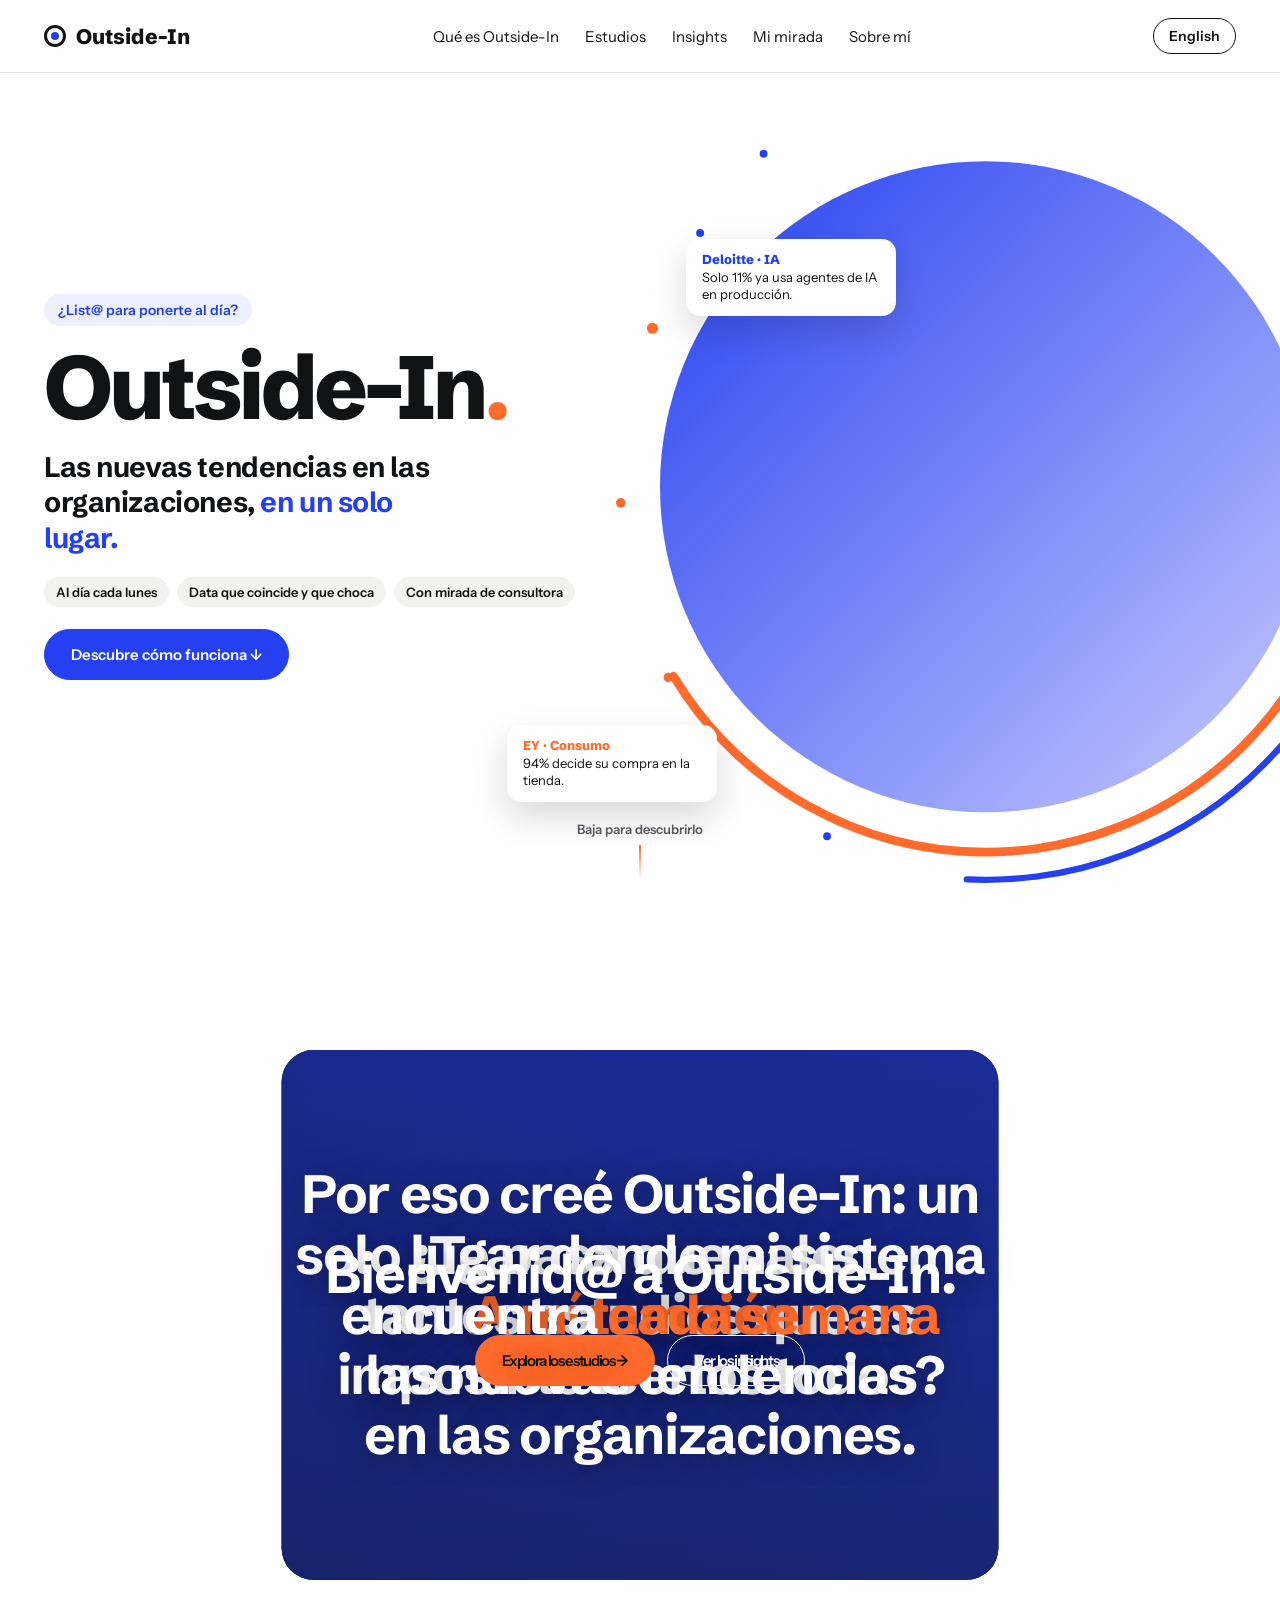
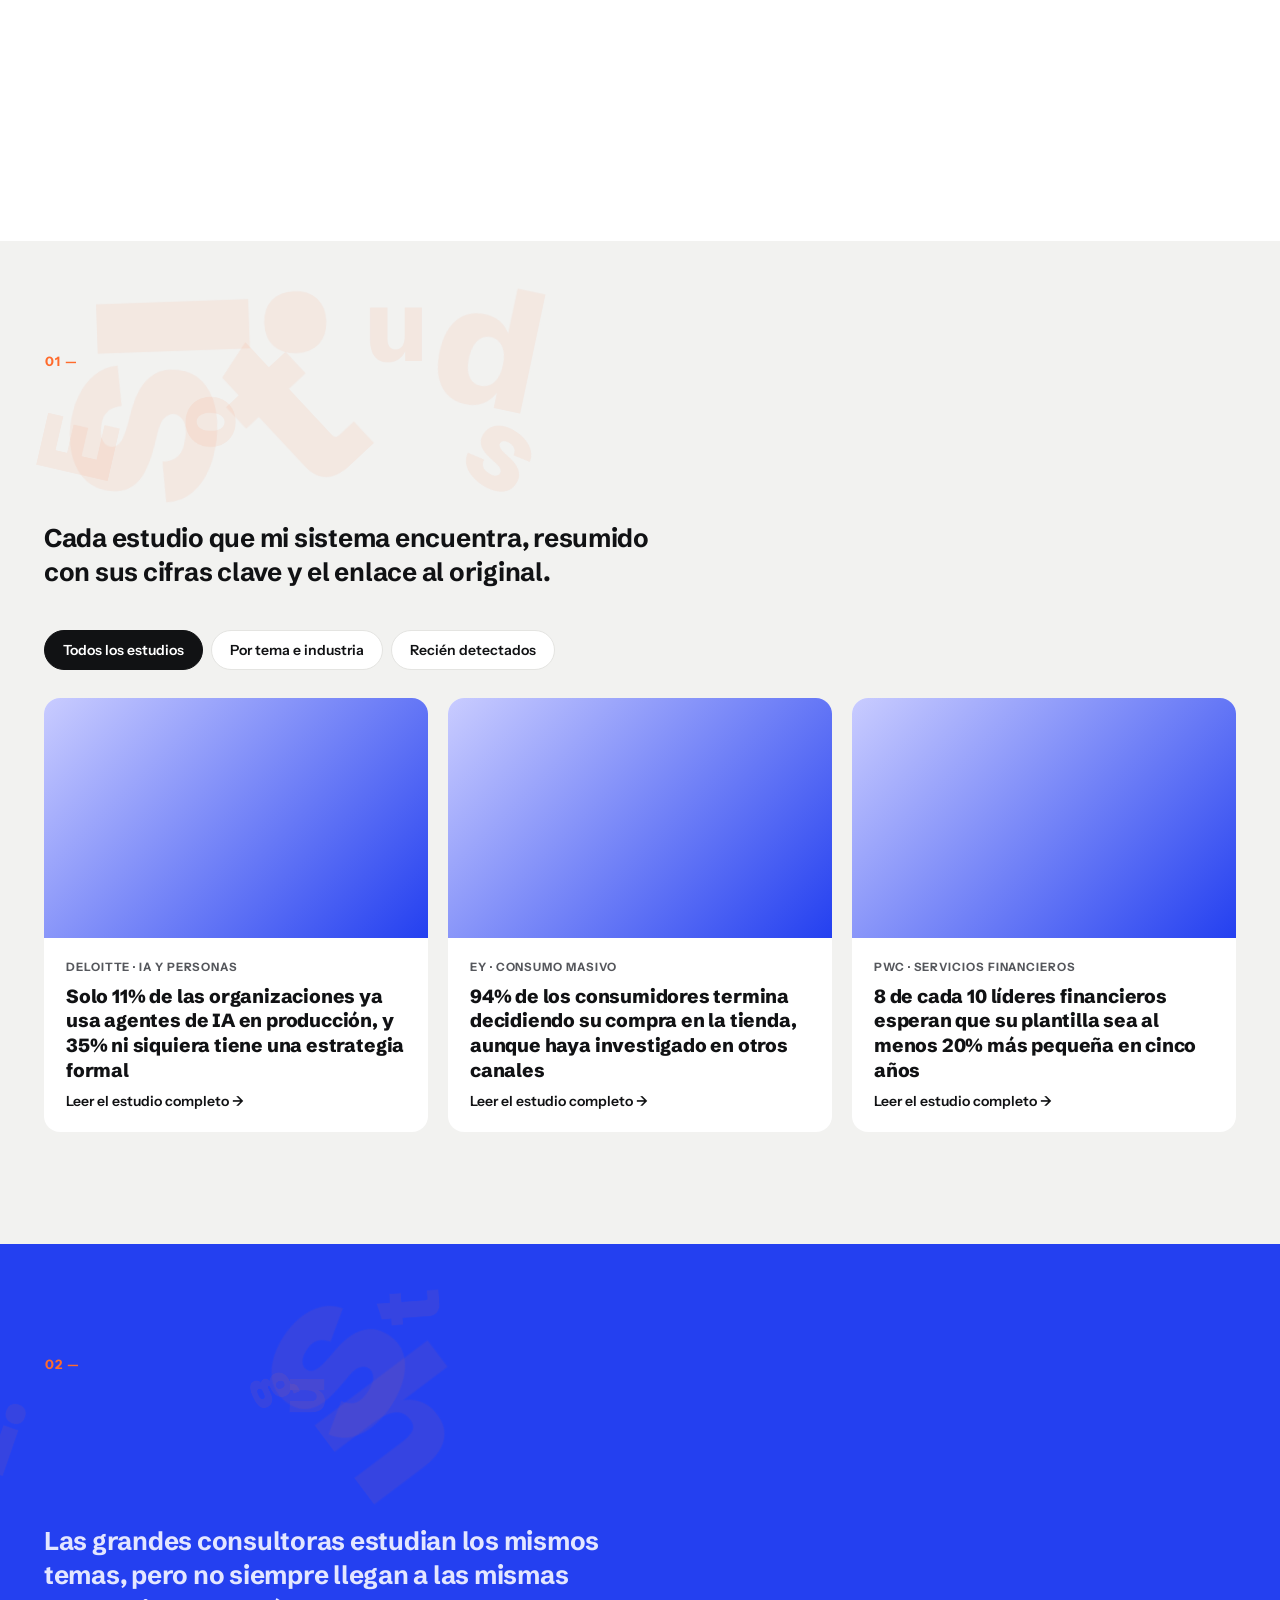
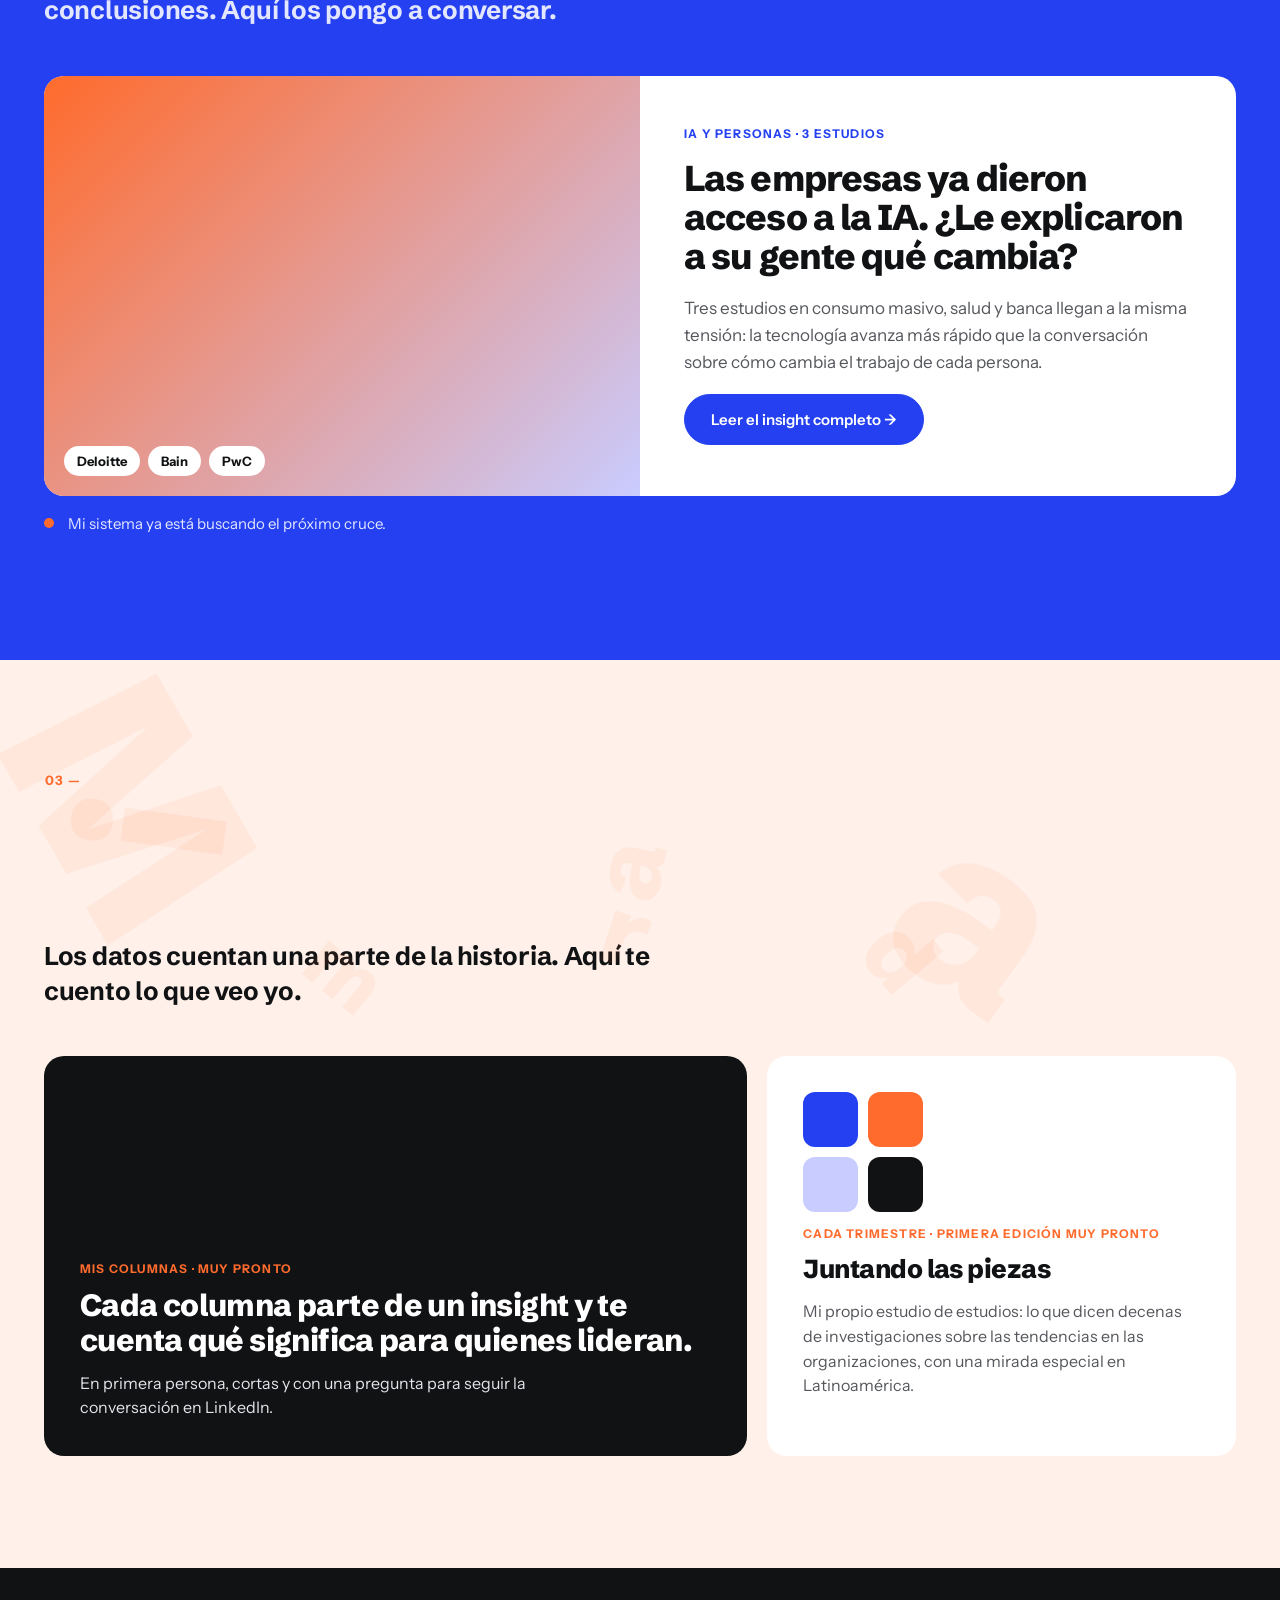
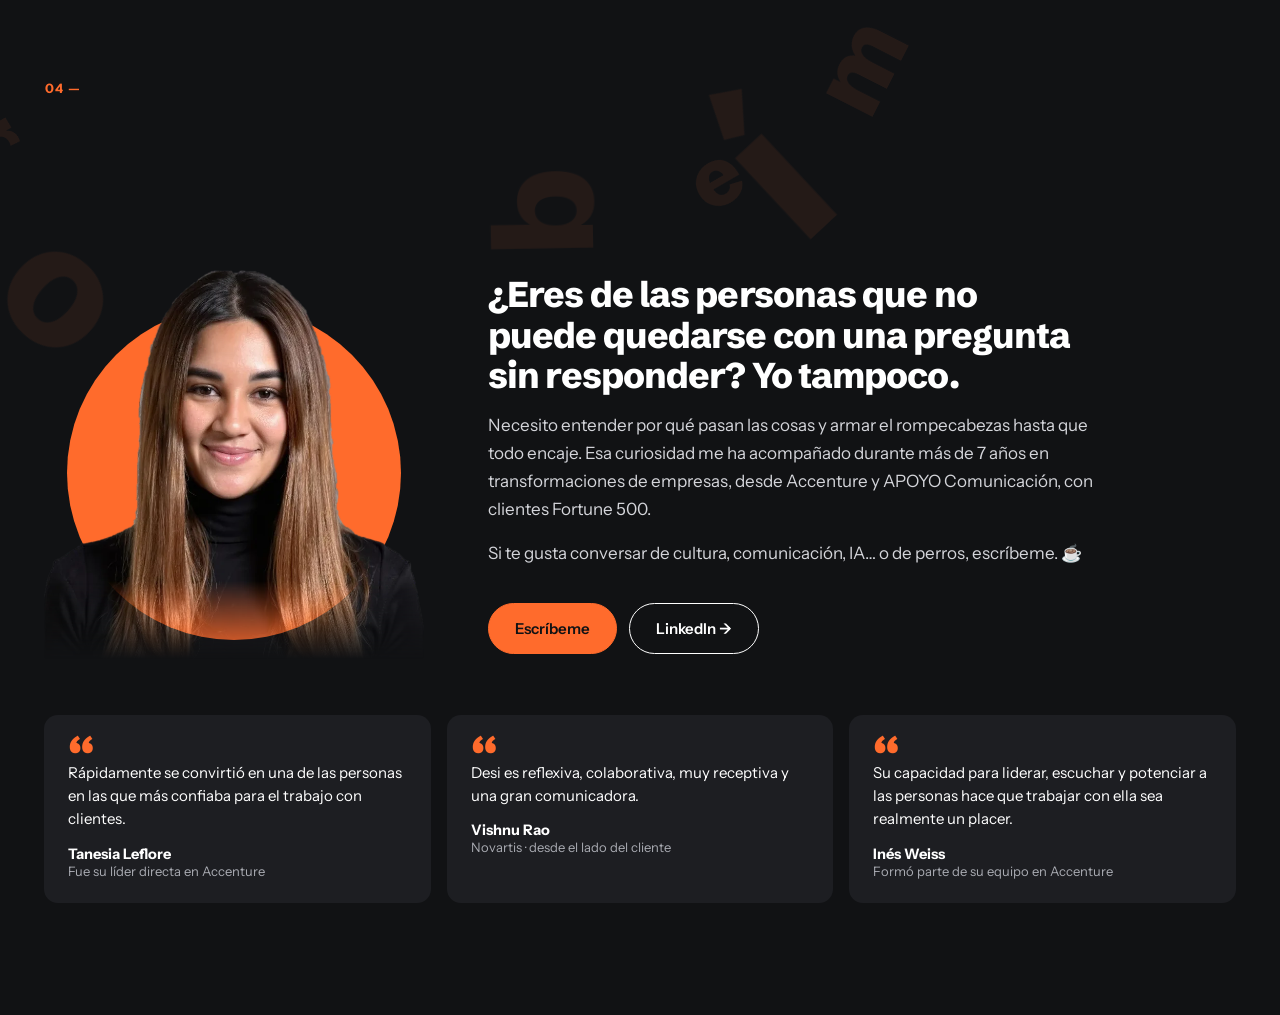
==== propuesta/index.html @ 36b150d9 "Propuesta de rediseño en /propuesta (historia que se construye al bajar) Co-Authored-By: Claude Opus" ====
<!doctype html>
<html lang="es">
<head>
<meta charset="UTF-8" />
<meta name="viewport" content="width=device-width, initial-scale=1.0" />
<meta name="robots" content="noindex, nofollow" />
<title>Propuesta · Outside-In</title>
<link rel="icon" href="../img/favicon.svg" type="image/svg+xml" />
<link rel="preconnect" href="https://fonts.googleapis.com" />
<link href="https://fonts.googleapis.com/css2?family=Schibsted+Grotesk:wght@500;700;800&family=Instrument+Sans:wght@400;500;600;700&display=swap" rel="stylesheet" />
<style>
/* Propuesta de rediseño. Bloques de color + una historia que se construye al bajar. */
:root{
  --azul:#2440F0;--negro:#111214;--naranja:#FF6B2C;--lila:#C9CCFF;--blanco:#FFFFFF;
  --alt:#F2F2F0;--borde:#E4E4E1;--gris:#55575C;--durazno:#FFF1EA;
  --t:"Schibsted Grotesk","Helvetica Neue",Arial,sans-serif;
  --x:"Instrument Sans","Helvetica Neue",Arial,sans-serif;
  color-scheme:light;
}
*{box-sizing:border-box}
html{scroll-behavior:smooth}
html,body{overflow-x:clip}
body{margin:0;background:var(--blanco);color:var(--negro);font-family:var(--x)}
img{max-width:100%;display:block}
.envoltura{max-width:1240px;margin:0 auto;padding-left:max(24px,env(safe-area-inset-left,0px));padding-right:max(24px,env(safe-area-inset-right,0px))}
.btn{display:inline-flex;align-items:center;gap:8px;padding:15px 26px;border-radius:999px;font:600 15px var(--x);border:1.5px solid currentColor;color:inherit;text-decoration:none;transition:transform .2s ease,background .2s ease}
.btn:hover{transform:translateY(-2px)}
.btn.p{background:var(--azul);border-color:var(--azul);color:var(--blanco)}
.btn.n{background:var(--naranja);border-color:var(--naranja);color:var(--negro)}

/* Encabezado */
.cab{position:sticky;top:0;z-index:50;background:rgba(255,255,255,.92);backdrop-filter:blur(10px);border-bottom:1px solid var(--borde)}
.cab .envoltura{display:flex;align-items:center;justify-content:space-between;gap:20px;height:72px}
.logo{display:flex;align-items:center;gap:10px;font:800 21px var(--t);white-space:nowrap;color:var(--negro);text-decoration:none}
.logo i{width:22px;height:22px;border:3.5px solid var(--negro);border-radius:50%;display:grid;place-items:center}
.logo i::after{content:"";width:8px;height:8px;border-radius:50%;background:var(--azul)}
.cab nav{display:flex;gap:26px;font-size:15px}
.cab nav a{color:var(--negro);text-decoration:none}
.cab nav a:hover{color:var(--azul)}
.cab .idioma{border:1.5px solid var(--negro);border-radius:999px;padding:8px 15px;font-weight:600;font-size:14px}

/* 1 · Portada: texto a la izquierda, imagen en un anillo a la derecha */
.portada{position:relative;overflow:hidden;min-height:calc(100svh - 72px);display:flex;align-items:center}
.portada .envoltura{position:relative;z-index:2;width:100%}
.portada-txt{max-width:560px;display:flex;flex-direction:column;gap:22px;padding-block:56px}
.pill{align-self:flex-start;margin:0;font:600 14px var(--x);color:var(--azul);background:#EEF0FF;padding:7px 14px;border-radius:999px}
.marca{margin:0;font:800 clamp(56px,7vw,112px)/.88 var(--t);letter-spacing:-.05em;white-space:nowrap}
.marca b{color:var(--naranja)}
.lema{margin:0;font:700 clamp(22px,2.2vw,30px)/1.25 var(--t);letter-spacing:-.015em;max-width:22ch}
.lema span{color:var(--azul)}
.sellos{list-style:none;margin:0;padding:0;display:flex;flex-wrap:wrap;gap:8px}
.sellos li{font:600 13px var(--x);padding:7px 12px;border-radius:999px;background:var(--alt)}
.anillo{position:absolute;right:-8vw;top:50%;width:min(62vw,820px);aspect-ratio:1;transform:translateY(-50%);z-index:1}
.anillo .foto{position:absolute;inset:9%;border-radius:50%;overflow:hidden;background:linear-gradient(135deg,var(--azul),var(--lila))}
.anillo .foto img{width:100%;height:100%;object-fit:cover;animation:respira 18s ease-in-out infinite alternate}
@keyframes respira{to{transform:scale(1.12)}}
.anillo svg{position:absolute;inset:0;width:100%;height:100%;overflow:visible}
.arco{fill:none;stroke-width:10;stroke-linecap:round;transform-origin:50% 50%}
.arco.a1{stroke:var(--naranja);animation:gira 26s linear infinite}
.arco.a2{stroke:var(--azul);animation:gira 34s linear infinite reverse}
.chispa{fill:var(--naranja);animation:titila 3s ease-in-out infinite}
.chispa:nth-child(even){fill:var(--azul);animation-delay:-1.5s}
@keyframes gira{to{transform:rotate(360deg)}}
@keyframes titila{50%{opacity:.2}}
.dato-flota{position:absolute;z-index:3;background:var(--blanco);border-radius:14px;padding:12px 16px;box-shadow:0 14px 34px rgba(17,18,20,.16);font-size:13px;line-height:1.35;max-width:210px;animation:flota 7s ease-in-out infinite}
.dato-flota b{display:block;font:800 13px var(--t);color:var(--azul);margin-bottom:2px}
.dato-flota.d1{left:6%;top:20%}
.dato-flota.d2{left:-2%;bottom:16%;animation-delay:-3.5s}
.dato-flota.d2 b{color:var(--naranja)}
@keyframes flota{50%{transform:translateY(-12px)}}
.bajar{position:absolute;left:50%;bottom:22px;transform:translateX(-50%);z-index:3;font:600 13px var(--x);color:var(--gris);display:flex;flex-direction:column;align-items:center;gap:8px}
.bajar::after{content:"";width:2px;height:34px;background:linear-gradient(var(--naranja),transparent);animation:baja 1.8s ease-in-out infinite}
@keyframes baja{0%{transform:scaleY(0);transform-origin:top}50%{transform:scaleY(1);transform-origin:top}51%{transform-origin:bottom}100%{transform:scaleY(0);transform-origin:bottom}}

/* 2 · La historia: una ventana que se agranda y cuenta qué es Outside-In */
.historia{position:relative;height:460vh;background:var(--blanco)}
.historia-fija{position:sticky;top:72px;height:calc(100svh - 72px);overflow:hidden}
.ventana{position:absolute;inset:0;clip-path:inset(var(--recorte,18%) var(--recorte-x,22%) round var(--radio,32px));background:var(--negro);will-change:clip-path}
.escena{position:absolute;inset:0;opacity:0;transition:opacity .9s ease}
.escena.activa{opacity:1}
.escena img{width:100%;height:100%;object-fit:cover;transform:scale(1.04);transition:transform 6s ease-out}
.escena.activa img{transform:scale(1.14)}
.escena::after{content:"";position:absolute;inset:0;background:linear-gradient(180deg,rgba(17,18,20,.25),rgba(17,18,20,.6))}
.escena .fallback{position:absolute;inset:0}
.frases{position:absolute;inset:0;display:grid;place-items:center;text-align:center;padding:0 8vw;pointer-events:none;z-index:3}
.frase{grid-area:1/1;margin:0;max-width:22ch;font:700 clamp(30px,4.2vw,62px)/1.12 var(--t);letter-spacing:-.025em;color:var(--blanco);opacity:0;transform:translateY(30px);transition:opacity .7s ease,transform .7s ease;text-wrap:balance;text-shadow:0 4px 30px rgba(0,0,0,.35)}
.frase.activa{opacity:1;transform:none}
.frase em{font-style:normal;color:var(--naranja)}
.frase .cta-final{display:flex;gap:12px;justify-content:center;margin-top:30px;pointer-events:auto;flex-wrap:wrap}
.puntos{position:absolute;bottom:28px;left:50%;transform:translateX(-50%);z-index:4;display:flex;gap:8px}
.puntos span{width:26px;height:4px;border-radius:2px;background:rgba(255,255,255,.35);transition:background .4s ease}
.puntos span.on{background:var(--naranja)}

/* Títulos de sección: la palabra gigante que se arma al bajar */
.sec{padding-block:112px;scroll-margin-top:72px}
.sec{overflow-x:clip}
.palabra{margin:0;font:800 clamp(64px,11vw,168px)/.85 var(--t);letter-spacing:-.05em;white-space:nowrap;color:var(--naranja);transition:color .6s ease}
.palabra::before{content:attr(data-numero) " —";display:block;font:700 max(13px,.075em) var(--x);letter-spacing:.12em;margin:0 0 .45em .06em;color:currentColor}
.palabra.armada{color:var(--final)}
.palabra .l{display:inline-block;will-change:transform,opacity}
.palabra.armada .l{transform:none!important;opacity:1!important}
.sub{margin:26px 0 0;font:700 clamp(20px,2vw,26px)/1.35 var(--t);letter-spacing:-.01em;max-width:40ch}

/* 3 · Estudios (gris) */
.estudios{background:var(--alt);--final:var(--azul)}
.pestanas{display:flex;gap:8px;flex-wrap:wrap;margin:40px 0 28px}
.pestanas span{font:600 14px var(--x);padding:10px 18px;border-radius:999px;border:1.5px solid var(--borde);background:var(--blanco)}
.pestanas span.on{background:var(--negro);color:var(--blanco);border-color:var(--negro)}
.tarjetas{display:grid;grid-template-columns:repeat(3,minmax(0,1fr));gap:20px}
.tarjeta{background:var(--blanco);border-radius:16px;overflow:hidden;display:flex;flex-direction:column;color:var(--negro);text-decoration:none;transition:transform .25s ease,box-shadow .25s ease}
.tarjeta:hover{transform:translateY(-4px);box-shadow:0 18px 40px rgba(17,18,20,.1)}
.tarjeta .img{aspect-ratio:16/10;overflow:hidden;background:linear-gradient(135deg,var(--lila),var(--azul))}
.tarjeta .img img{width:100%;height:100%;object-fit:cover;transition:transform .6s ease}
.tarjeta:hover .img img{transform:scale(1.06)}
.tarjeta .cuerpo{padding:22px;display:flex;flex-direction:column;gap:10px;flex:1}
.tarjeta small{font:700 11.5px var(--x);letter-spacing:.08em;text-transform:uppercase;color:var(--gris)}
.tarjeta h3{margin:0;font:800 19px/1.3 var(--t);letter-spacing:-.01em}
.tarjeta .ir{margin-top:auto;font-weight:600;font-size:14px}

/* 4 · Insights (azul) */
.insights{background:var(--azul);color:var(--blanco);--final:var(--blanco)}
.insights .sub{color:#E3E6FF}
.destacado{margin-top:48px;display:grid;grid-template-columns:minmax(0,1fr) minmax(0,1fr);border-radius:20px;overflow:hidden;background:var(--blanco);color:var(--negro)}
.destacado .img{position:relative;min-height:420px;background:linear-gradient(135deg,var(--naranja),var(--lila))}
.destacado .img img{position:absolute;inset:0;width:100%;height:100%;object-fit:cover}
.destacado .fuentes{position:absolute;left:20px;bottom:20px;display:flex;gap:8px;flex-wrap:wrap}
.destacado .fuentes span{background:var(--blanco);border-radius:999px;padding:7px 13px;font:700 13px var(--x)}
.destacado .txt{padding:44px;display:flex;flex-direction:column;gap:18px;justify-content:center}
.destacado small{font:700 12px var(--x);letter-spacing:.1em;text-transform:uppercase;color:var(--azul)}
.destacado h3{margin:0;font:800 clamp(26px,2.8vw,38px)/1.1 var(--t);letter-spacing:-.025em;text-wrap:balance}
.destacado p{margin:0;font-size:17px;line-height:1.6;color:var(--gris)}
.destacado .btn{align-self:flex-start}
.proximo{margin-top:18px;display:flex;align-items:center;gap:14px;font-size:15px;color:#E3E6FF}
.proximo::before{content:"";width:10px;height:10px;border-radius:50%;background:var(--naranja);animation:titila 1.6s ease-in-out infinite}

/* 5 · Mi mirada (durazno) */
.mi{background:var(--durazno);--final:var(--negro)}
.mirada{margin-top:48px;display:grid;grid-template-columns:minmax(0,1.2fr) minmax(0,.8fr);gap:20px}
.columna{position:relative;border-radius:20px;overflow:hidden;min-height:400px;background:var(--negro);color:var(--blanco);display:flex;align-items:flex-end}
.columna img{position:absolute;inset:0;width:100%;height:100%;object-fit:cover;opacity:.55}
.columna .txt{position:relative;padding:36px;display:flex;flex-direction:column;gap:12px}
.columna small{font:700 12px var(--x);letter-spacing:.1em;text-transform:uppercase;color:var(--naranja)}
.columna h3{margin:0;font:800 clamp(24px,2.4vw,32px)/1.15 var(--t);letter-spacing:-.02em}
.columna p{margin:0;font-size:16px;line-height:1.55;color:#E4E5EA;max-width:44ch}
.piezas-caja{border-radius:20px;background:var(--blanco);padding:36px;display:flex;flex-direction:column;gap:14px}
.piezas{display:grid;grid-template-columns:1fr 1fr;gap:10px;width:120px;height:120px}
.piezas span{border-radius:12px;animation:pieza 6s ease-in-out infinite}
.piezas span:nth-child(1){background:var(--azul)}.piezas span:nth-child(2){background:var(--naranja);animation-delay:-1.5s}.piezas span:nth-child(3){background:var(--lila);animation-delay:-3s}.piezas span:nth-child(4){background:var(--negro);animation-delay:-4.5s}
@keyframes pieza{50%{transform:translate(5px,-5px) rotate(4deg)}}
.piezas-caja small{font:700 12px var(--x);letter-spacing:.1em;text-transform:uppercase;color:var(--naranja)}
.piezas-caja h3{margin:0;font:800 26px/1.15 var(--t);letter-spacing:-.02em}
.piezas-caja p{margin:0;font-size:16px;line-height:1.55;color:var(--gris)}

/* 6 · Sobre mí (negro) */
.yo{background:var(--negro);color:var(--blanco);--final:var(--lila)}
.yo-grid{margin-top:48px;display:grid;grid-template-columns:minmax(0,380px) minmax(0,1fr);gap:64px;align-items:center}
.yo-foto{position:relative;display:grid;place-items:center}
.yo-foto .c{position:absolute;width:88%;aspect-ratio:1;border-radius:50%;background:var(--naranja);top:36px}
.yo-foto img{position:relative;width:100%;-webkit-mask-image:linear-gradient(#000 80%,transparent);mask-image:linear-gradient(#000 80%,transparent)}
.yo h3{margin:0;font:800 clamp(26px,2.8vw,40px)/1.12 var(--t);letter-spacing:-.025em;text-wrap:balance}
.yo p{margin:16px 0 0;font-size:17px;line-height:1.65;color:#D4D5DA;max-width:58ch}
.recos{margin-top:56px;display:grid;grid-template-columns:repeat(3,minmax(0,1fr));gap:16px}
.reco{margin:0;background:#1D1E22;border-radius:14px;padding:24px;display:flex;flex-direction:column;gap:14px}
.reco blockquote{margin:0;font-size:15px;line-height:1.55}
.reco blockquote::before{content:"“";display:block;font:800 48px/.6 var(--t);color:var(--naranja);height:22px}
.reco figcaption{font-size:13px;color:#A9ABB2}
.reco figcaption b{display:block;color:var(--blanco);font-size:14.5px}
.yo-ctas{margin-top:36px;display:flex;gap:12px;flex-wrap:wrap}

/* Entradas suaves */
.entra{opacity:0;transform:translateY(34px);transition:opacity .8s ease,transform .8s cubic-bezier(.2,.7,.2,1)}
.entra.visible{opacity:1;transform:none}

@media (max-width:900px){
  .cab nav{display:none}
  .portada{min-height:auto}
  .portada-txt{padding-block:40px 380px}
  .anillo{width:120vw;right:-30vw;top:auto;bottom:-18vw;transform:none}
  .dato-flota{display:none}
  .bajar{display:none}
  .historia{height:420vh}
  .ventana{--recorte-x:6%}
  .tarjetas,.destacado,.mirada,.yo-grid,.recos{grid-template-columns:1fr}
  .destacado .img{min-height:240px}
  .destacado .txt{padding:28px}
  .palabra{font-size:clamp(52px,16vw,96px)}
  .sec{padding-block:80px}
  .yo-foto{max-width:300px;margin:0 auto}
}
@media (prefers-reduced-motion:reduce){
  *{animation:none!important;transition:none!important}
  .entra{opacity:1;transform:none}
}
</style>
</head>
<body>

<header class="cab">
  <div class="envoltura">
    <a class="logo" href="#inicio"><i></i>Outside-In</a>
    <nav><a href="#inicio">Qué es Outside-In</a><a href="#estudios">Estudios</a><a href="#insights">Insights</a><a href="#mirada">Mi mirada</a><a href="#yo">Sobre mí</a></nav>
    <span class="idioma">English</span>
  </div>
</header>

<main>
  <!-- 1 · QUÉ ES OUTSIDE-IN: portada -->
  <section class="portada" id="inicio">
    <div class="envoltura">
      <div class="portada-txt">
        <p class="pill">¿List@ para ponerte al día?</p>
        <h1 class="marca">Outside-In<b>.</b></h1>
        <p class="lema">Las nuevas tendencias en las organizaciones, <span>en un solo lugar.</span></p>
        <ul class="sellos"><li>Al día cada lunes</li><li>Data que coincide y que choca</li><li>Con mirada de consultora</li></ul>
        <div><a class="btn p" href="#historia">Descubre cómo funciona ↓</a></div>
      </div>
    </div>
    <div class="anillo" aria-hidden="true">
      <div class="foto"><img src="https://images.unsplash.com/photo-1758691737543-09a1b2b715fa?auto=format&fit=crop&w=1400&q=70" alt="" /></div>
      <svg viewBox="0 0 100 100">
        <circle class="arco a1" cx="50" cy="50" r="46" stroke-dasharray="120 170" pathLength="290" style="stroke-width:1.1"></circle>
        <circle class="arco a2" cx="50" cy="50" r="49.5" stroke-dasharray="80 230" pathLength="310" style="stroke-width:.8"></circle>
        <g><circle class="chispa" cx="8" cy="30" r=".7"></circle><circle class="chispa" cx="14" cy="18" r=".5"></circle><circle class="chispa" cx="4" cy="52" r=".6"></circle><circle class="chispa" cx="22" cy="8" r=".5"></circle><circle class="chispa" cx="10" cy="74" r=".6"></circle><circle class="chispa" cx="30" cy="94" r=".5"></circle></g>
      </svg>
    </div>
    <div class="dato-flota d1" aria-hidden="true" style="left:auto;right:30%"><b>Deloitte · IA</b>Solo 11% ya usa agentes de IA en producción.</div>
    <div class="dato-flota d2" aria-hidden="true" style="left:auto;right:44%;bottom:12%"><b>EY · Consumo</b>94% decide su compra en la tienda.</div>
    <span class="bajar">Baja para descubrirlo</span>
  </section>

  <!-- La historia que se construye al bajar (es la bajada de la portada, contada en escenas) -->
  <section class="historia" id="historia" aria-label="Qué es Outside-In">
    <div class="historia-fija">
      <div class="ventana" id="ventana">
        <div class="escena activa"><div class="fallback" style="background:linear-gradient(135deg,#1b2fb8,#2440F0)"></div><img src="https://images.unsplash.com/photo-1486406146926-c627a92ad1ab?auto=format&fit=crop&w=2000&q=70" alt="" /></div>
        <div class="escena"><div class="fallback" style="background:linear-gradient(135deg,#2440F0,#C9CCFF)"></div><img src="https://images.unsplash.com/photo-1517048676732-d65bc937f952?auto=format&fit=crop&w=2000&q=70" alt="" /></div>
        <div class="escena"><div class="fallback" style="background:linear-gradient(135deg,#111214,#2440F0)"></div><img src="https://images.unsplash.com/photo-1542744173-8e7e53415bb0?auto=format&fit=crop&w=2000&q=70" alt="" /></div>
        <div class="escena"><div class="fallback" style="background:linear-gradient(135deg,#FF6B2C,#2440F0)"></div><img src="https://images.unsplash.com/photo-1758518731706-be5d5230e5a5?auto=format&fit=crop&w=2000&q=70" alt="" /></div>
        <div class="escena"><div class="fallback" style="background:linear-gradient(135deg,#2440F0,#111214)"></div><img src="https://images.unsplash.com/photo-1573164574572-cb89e39749b4?auto=format&fit=crop&w=2000&q=70" alt="" /></div>
      </div>
      <div class="frases">
        <p class="frase activa">¿Te pasa que salen tantos estudios que es imposible leerlos todos?</p>
        <p class="frase"><em>A mí también.</em></p>
        <p class="frase">Por eso creé Outside-In: un solo lugar donde mi sistema encuentra <em>cada semana</em> las nuevas tendencias en las organizaciones.</p>
        <p class="frase">Y donde yo cruzo la data para contarte dónde coinciden, dónde se contradicen <em>y qué significa para ti.</em></p>
        <div class="frase">Bienvenid@ a Outside-In.<div class="cta-final"><a class="btn n" href="#estudios">Explora los estudios →</a><a class="btn" style="color:#fff" href="#insights">Ver los insights</a></div></div>
      </div>
      <div class="puntos" aria-hidden="true"><span class="on"></span><span></span><span></span><span></span><span></span></div>
    </div>
  </section>

  <!-- 2 · ESTUDIOS -->
  <section class="sec estudios" id="estudios">
    <div class="envoltura">
      <h2 class="palabra" data-numero="01">Estudios</h2>
      <p class="sub">Cada estudio que mi sistema encuentra, resumido con sus cifras clave y el enlace al original.</p>
      <div class="pestanas"><span class="on">Todos los estudios</span><span>Por tema e industria</span><span>Recién detectados</span></div>
      <div class="tarjetas">
        <a class="tarjeta entra" href="../hallazgo.html?id=h-2026-10-deloitte-agentic"><div class="img"><img loading="lazy" src="https://images.unsplash.com/photo-1694903089438-bf28d4697d9a?auto=format&fit=crop&w=900&q=70" alt="" /></div><div class="cuerpo"><small>Deloitte · IA y personas</small><h3>Solo 11% de las organizaciones ya usa agentes de IA en producción, y 35% ni siquiera tiene una estrategia formal</h3><span class="ir">Leer el estudio completo →</span></div></a>
        <a class="tarjeta entra" href="../hallazgo.html?id=h-2026-10-ey-tiendas"><div class="img"><img loading="lazy" src="https://images.unsplash.com/photo-1670684684445-a4504dca0bbc?auto=format&fit=crop&w=900&q=70" alt="" /></div><div class="cuerpo"><small>EY · Consumo masivo</small><h3>94% de los consumidores termina decidiendo su compra en la tienda, aunque haya investigado en otros canales</h3><span class="ir">Leer el estudio completo →</span></div></a>
        <a class="tarjeta entra" href="../hallazgo.html?id=h-2026-10-pwc-fs-ia"><div class="img"><img loading="lazy" src="https://images.unsplash.com/photo-1563013544-824ae1b704d3?auto=format&fit=crop&w=900&q=70" alt="" /></div><div class="cuerpo"><small>PwC · Servicios financieros</small><h3>8 de cada 10 líderes financieros esperan que su plantilla sea al menos 20% más pequeña en cinco años</h3><span class="ir">Leer el estudio completo →</span></div></a>
      </div>
    </div>
  </section>

  <!-- 3 · INSIGHTS -->
  <section class="sec insights" id="insights">
    <div class="envoltura">
      <h2 class="palabra" data-numero="02">Insights</h2>
      <p class="sub">Las grandes consultoras estudian los mismos temas, pero no siempre llegan a las mismas conclusiones. Aquí los pongo a conversar.</p>
      <a class="destacado entra" href="../insight.html?id=i-2026-10-ia-roles" style="text-decoration:none">
        <div class="img"><img loading="lazy" src="https://images.unsplash.com/photo-1758519289074-9de36003622b?auto=format&fit=crop&w=1200&q=70" alt="" /><div class="fuentes"><span>Deloitte</span><span>Bain</span><span>PwC</span></div></div>
        <div class="txt">
          <small>IA y personas · 3 estudios</small>
          <h3>Las empresas ya dieron acceso a la IA. ¿Le explicaron a su gente qué cambia?</h3>
          <p>Tres estudios en consumo masivo, salud y banca llegan a la misma tensión: la tecnología avanza más rápido que la conversación sobre cómo cambia el trabajo de cada persona.</p>
          <span class="btn p">Leer el insight completo →</span>
        </div>
      </a>
      <p class="proximo">Mi sistema ya está buscando el próximo cruce.</p>
    </div>
  </section>

  <!-- 4 · MI MIRADA -->
  <section class="sec mi" id="mirada">
    <div class="envoltura">
      <h2 class="palabra" data-numero="03">Mi mirada</h2>
      <p class="sub">Los datos cuentan una parte de la historia. Aquí te cuento lo que veo yo.</p>
      <div class="mirada">
        <article class="columna entra">
          <img loading="lazy" src="https://images.unsplash.com/photo-1606836591695-4d58a73eba1e?auto=format&fit=crop&w=1200&q=70" alt="" />
          <div class="txt">
            <small>Mis columnas · Muy pronto</small>
            <h3>Cada columna parte de un insight y te cuenta qué significa para quienes lideran.</h3>
            <p>En primera persona, cortas y con una pregunta para seguir la conversación en LinkedIn.</p>
          </div>
        </article>
        <article class="piezas-caja entra">
          <div class="piezas" aria-hidden="true"><span></span><span></span><span></span><span></span></div>
          <small>Cada trimestre · Primera edición muy pronto</small>
          <h3>Juntando las piezas</h3>
          <p>Mi propio estudio de estudios: lo que dicen decenas de investigaciones sobre las tendencias en las organizaciones, con una mirada especial en Latinoamérica.</p>
        </article>
      </div>
    </div>
  </section>

  <!-- 5 · SOBRE MÍ -->
  <section class="sec yo" id="yo">
    <div class="envoltura">
      <h2 class="palabra" data-numero="04">Sobre mí</h2>
      <div class="yo-grid">
        <div class="yo-foto entra"><div class="c"></div><img src="../img/desiree-recorte.webp" alt="Desirée Solano" /></div>
        <div class="entra">
          <h3>¿Eres de las personas que no puede quedarse con una pregunta sin responder? Yo tampoco.</h3>
          <p>Necesito entender por qué pasan las cosas y armar el rompecabezas hasta que todo encaje. Esa curiosidad me ha acompañado durante más de 7 años en transformaciones de empresas, desde Accenture y APOYO Comunicación, con clientes Fortune 500.</p>
          <p>Si te gusta conversar de cultura, comunicación, IA… o de perros, escríbeme. ☕</p>
          <div class="yo-ctas"><a class="btn n" href="mailto:desireesolanochang27@gmail.com">Escríbeme</a><a class="btn" href="https://www.linkedin.com/in/desiree-solano-baba59131/" target="_blank" rel="noopener">LinkedIn →</a></div>
        </div>
      </div>
      <div class="recos">
        <figure class="reco entra"><blockquote>Rápidamente se convirtió en una de las personas en las que más confiaba para el trabajo con clientes.</blockquote><figcaption><b>Tanesia Leflore</b>Fue su líder directa en Accenture</figcaption></figure>
        <figure class="reco entra"><blockquote>Desi es reflexiva, colaborativa, muy receptiva y una gran comunicadora.</blockquote><figcaption><b>Vishnu Rao</b>Novartis · desde el lado del cliente</figcaption></figure>
        <figure class="reco entra"><blockquote>Su capacidad para liderar, escuchar y potenciar a las personas hace que trabajar con ella sea realmente un placer.</blockquote><figcaption><b>Inés Weiss</b>Formó parte de su equipo en Accenture</figcaption></figure>
      </div>
    </div>
  </section>
</main>

<script>
(function(){
  const reducido = window.matchMedia && matchMedia('(prefers-reduced-motion: reduce)').matches;
  // Imágenes que no cargan: se queda el degradado de marca detrás.
  document.querySelectorAll('img').forEach(i=>i.addEventListener('error',()=>{i.style.visibility='hidden';}));

  // La historia: la ventana se agranda hasta ocupar toda la pantalla y las escenas cambian.
  const historia=document.getElementById('historia');
  const ventana=document.getElementById('ventana');
  const escenas=[...document.querySelectorAll('.escena')];
  const frases=[...document.querySelectorAll('.frase')];
  const puntos=[...document.querySelectorAll('.puntos span')];
  function historiaAvance(){
    const r=historia.getBoundingClientRect();
    const total=historia.offsetHeight-innerHeight;
    const p=Math.min(1,Math.max(0,-r.top/total));
    const abre=reducido?1:Math.min(1,p/0.16);
    const movil=innerWidth<900;
    ventana.style.setProperty('--recorte',`${(18*(1-abre)).toFixed(2)}%`);
    ventana.style.setProperty('--recorte-x',`${((movil?6:22)*(1-abre)).toFixed(2)}%`);
    ventana.style.setProperty('--radio',`${(32*(1-abre)).toFixed(1)}px`);
    const n=Math.min(frases.length-1,Math.floor(Math.max(0,p-0.04)/(0.96/frases.length)));
    frases.forEach((f,i)=>f.classList.toggle('activa',i===n));
    escenas.forEach((e,i)=>e.classList.toggle('activa',i===n));
    puntos.forEach((d,i)=>d.classList.toggle('on',i<=n));
  }

  // Palabras gigantes: se arman letra por letra al llegar a cada sección.
  const palabras=[...document.querySelectorAll('.palabra')];
  palabras.forEach((el,n)=>{
    const texto=el.textContent; el.textContent='';
    let s=7+n*13; const az=()=>{s=(s*9301+49297)%233280;return s/233280;};
    [...texto].forEach((c,i)=>{const l=document.createElement('span');l.className='l';l.textContent=c===' '?' ':c;
      Object.assign(l.dataset,{i,dx:Math.round((az()-.5)*700),dy:Math.round((az()-.5)*260),r:Math.round((az()-.5)*200),e:(.3+az()*1.8).toFixed(2)});el.appendChild(l);});
    el.dataset.total=texto.length;
  });
  function palabrasAvance(){
    palabras.forEach(el=>{
      if(reducido){el.classList.add('armada');return;}
      const r=el.getBoundingClientRect();
      const p=Math.min(1,Math.max(0,(innerHeight-r.top)/(innerHeight*.7)));
      el.classList.toggle('armada',p>=1);
      const t=+el.dataset.total||1;
      el.querySelectorAll('.l').forEach(l=>{
        const loc=Math.min(1,Math.max(0,(p-(+l.dataset.i/t)*.35)/.6));const su=1-Math.pow(1-loc,3);const f=1-su;
        l.style.transform=`translate(${(l.dataset.dx*f).toFixed(1)}px,${(l.dataset.dy*f).toFixed(1)}px) rotate(${(l.dataset.r*f).toFixed(1)}deg) scale(${(1+(l.dataset.e-1)*f).toFixed(3)})`;
        l.style.opacity=(0.08+0.92*su).toFixed(2);
      });
    });
  }

  // Tarjetas que entran suave
  const io='IntersectionObserver' in window?new IntersectionObserver(es=>es.forEach(e=>{if(e.isIntersecting){e.target.classList.add('visible');io.unobserve(e.target);}}),{threshold:.15}):null;
  document.querySelectorAll('.entra').forEach((el,i)=>{el.style.transitionDelay=`${(i%3)*90}ms`;io?io.observe(el):el.classList.add('visible');});

  let tick=false;
  function todo(){historiaAvance();palabrasAvance();tick=false;}
  addEventListener('scroll',()=>{if(!tick){tick=true;requestAnimationFrame(todo);}},{passive:true});
  addEventListener('resize',todo);
  todo();
})();
</script>
</body>
</html>
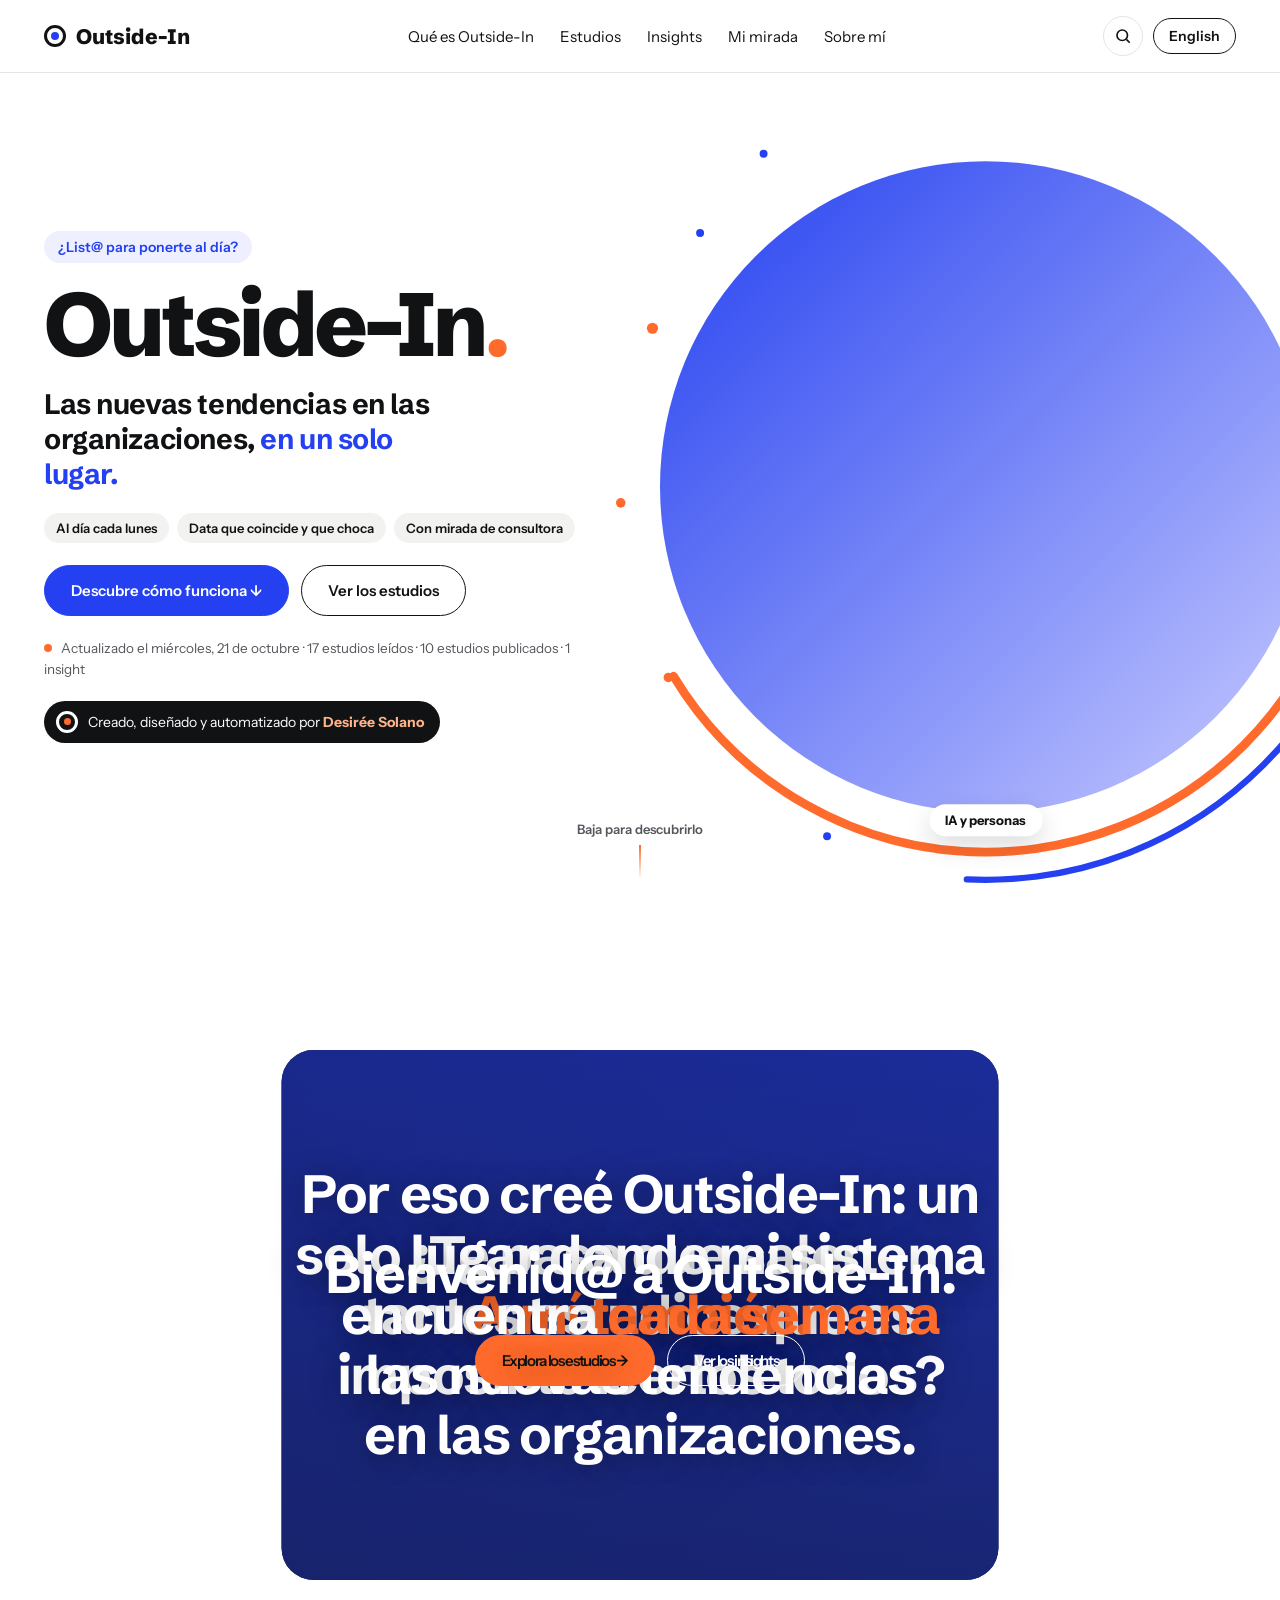
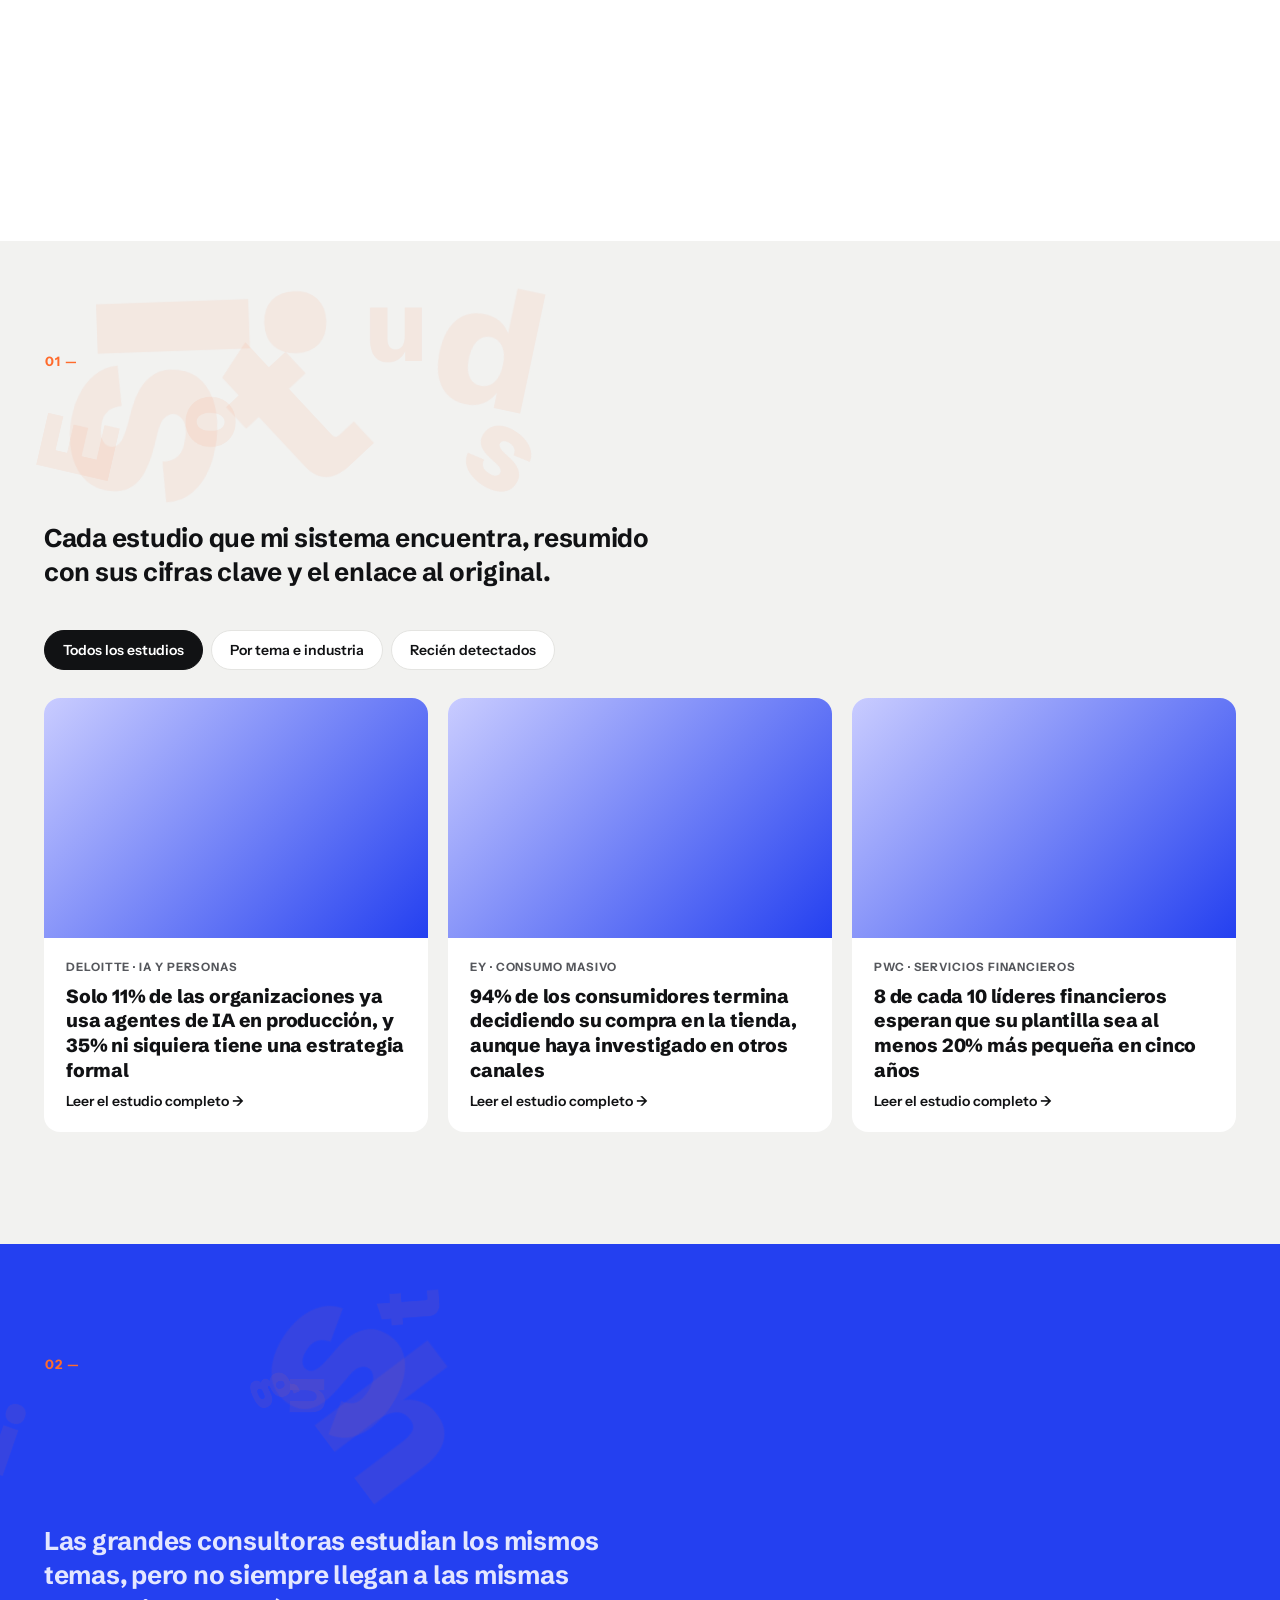
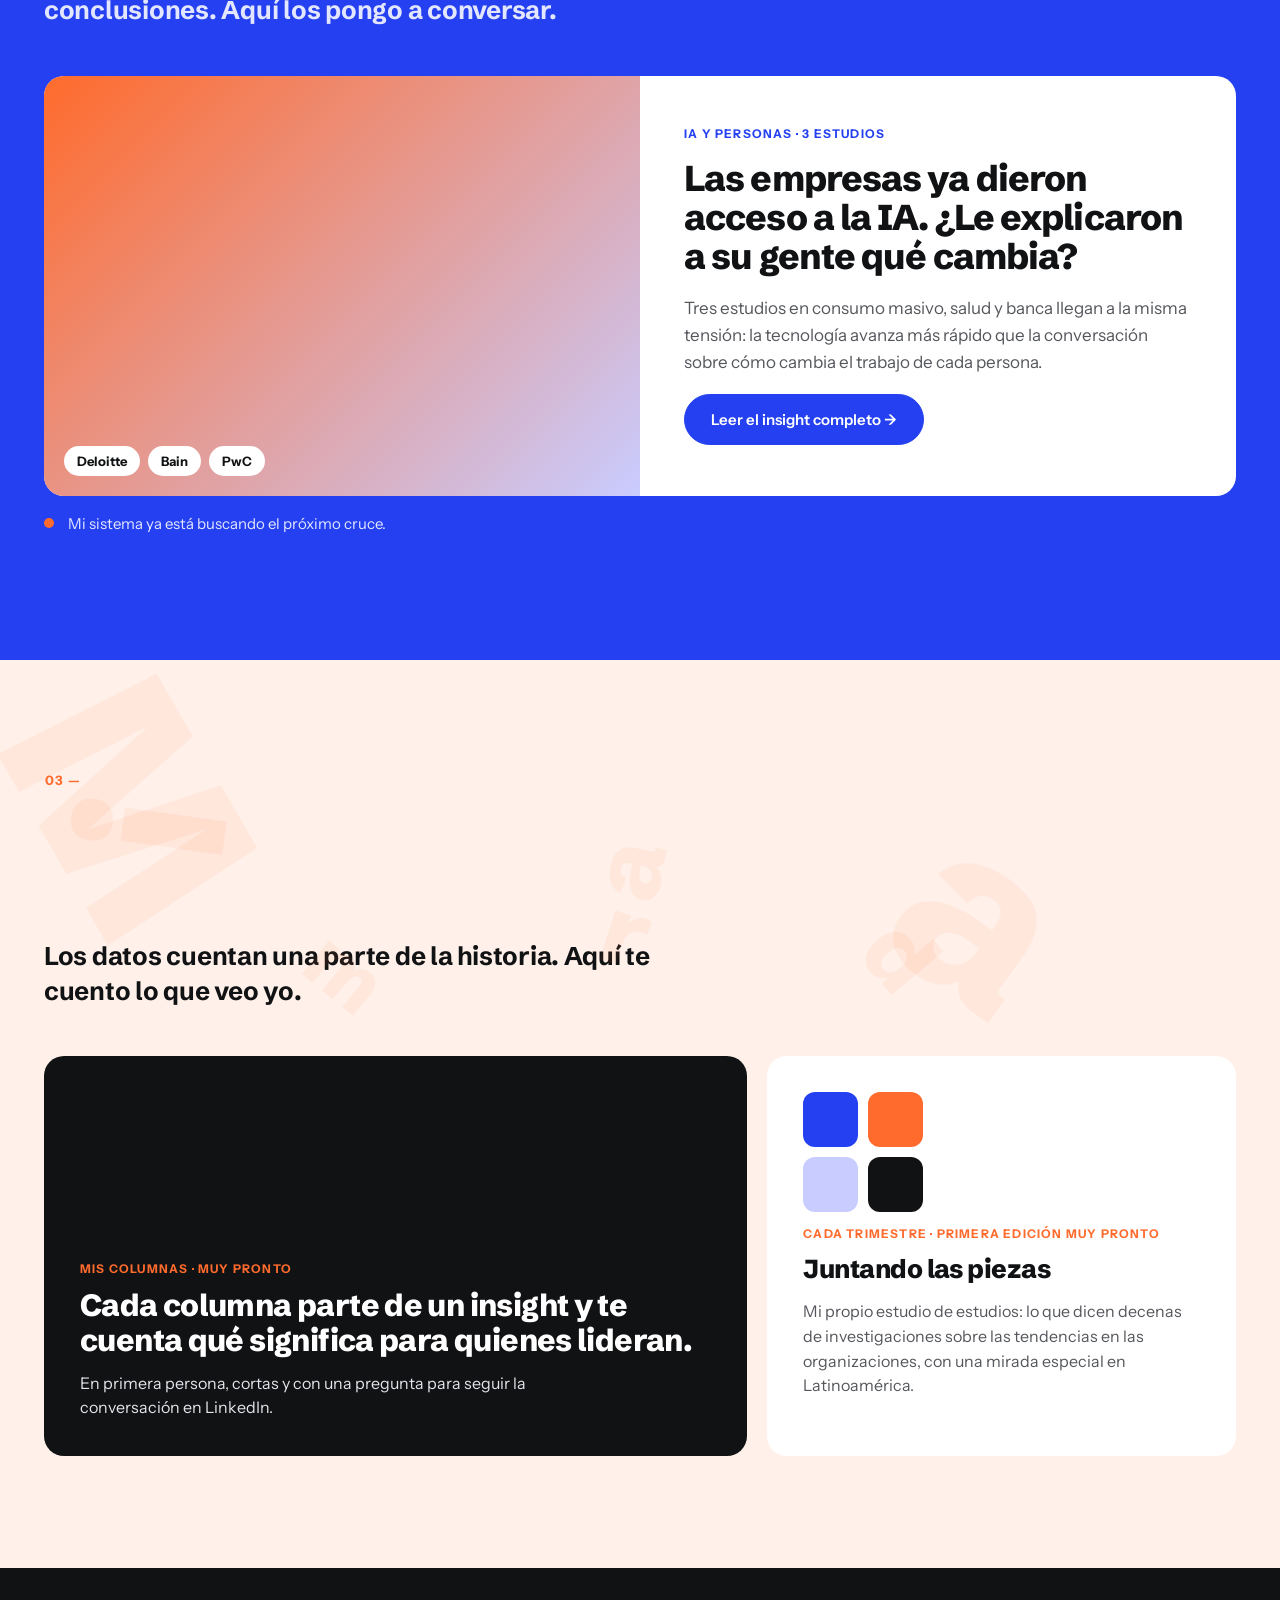
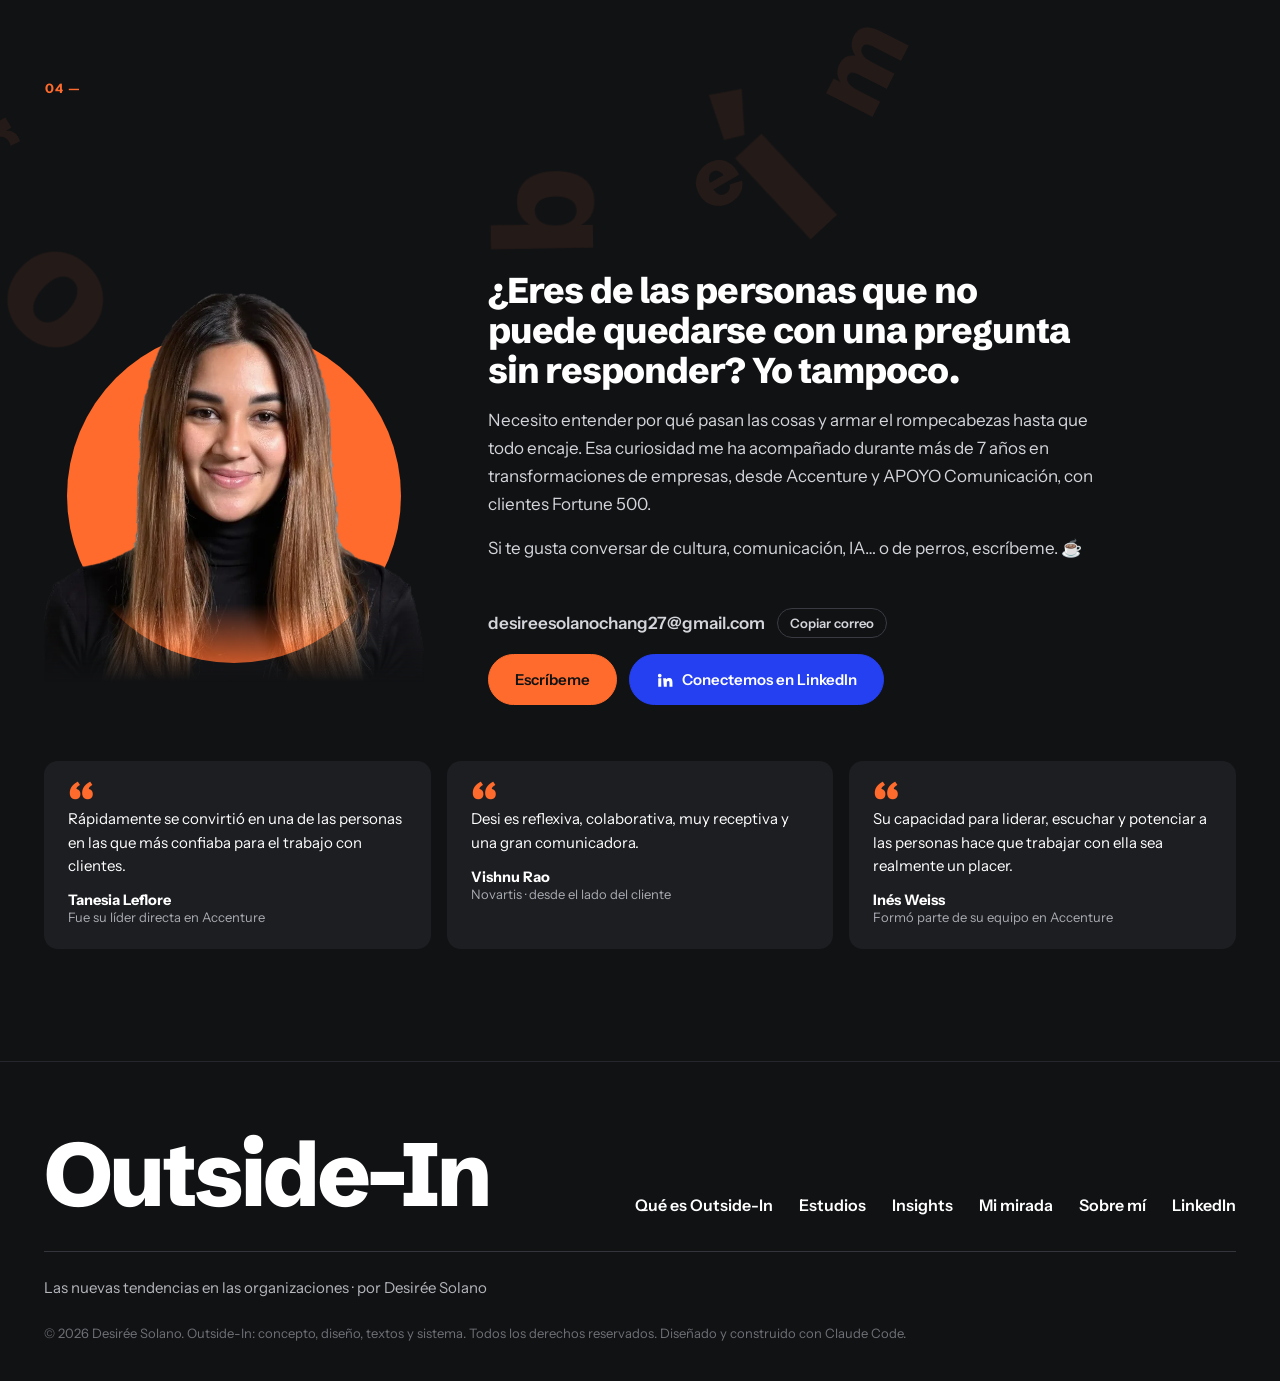
==== commit cefdeef4: "Propuesta: anillo con imágenes que cambian, firma, actualización, lupa, contacto y pie Co-Authored-B" ====
--- a/propuesta/index.html
+++ b/propuesta/index.html
@@ -37,6 +37,23 @@
 .cab nav{display:flex;gap:26px;font-size:15px}
 .cab nav a{color:var(--negro);text-decoration:none}
 .cab nav a:hover{color:var(--azul)}
+.acciones{display:flex;align-items:center;gap:10px}
+.lupa{width:40px;height:40px;border-radius:50%;border:1px solid var(--borde);background:var(--blanco);color:var(--negro);display:grid;place-items:center;cursor:pointer}
+.lupa:hover,.lupa[aria-expanded="true"]{border-color:var(--negro)}
+.lupa:focus-visible{outline:3px solid var(--azul);outline-offset:2px}
+.buscador{border-top:1px solid var(--borde);background:var(--blanco);box-shadow:0 18px 30px rgba(17,18,20,.12)}
+.cab .buscador .envoltura{display:block;height:auto;padding-block:22px 26px;max-width:820px}
+.atajos[hidden]{display:none}
+.caja-busca{display:flex;align-items:center;gap:12px;border-bottom:2px solid var(--negro);padding-bottom:10px}
+.caja-busca input{flex:1;min-width:0;border:0;outline:0;font:600 22px var(--t);background:transparent;color:var(--negro)}
+.atajos{display:flex;flex-wrap:wrap;gap:8px;margin-top:14px}
+.atajos button{font:600 13.5px var(--x);padding:7px 13px;border-radius:999px;border:1px solid var(--borde);background:var(--alt);cursor:pointer}
+.conteo{margin:12px 0 4px;font-size:13px;color:var(--gris)}
+.conteo:empty{display:none}
+.resultados{list-style:none;margin:0;padding:0;max-height:50vh;overflow:auto}
+.resultados a{display:flex;flex-direction:column;gap:3px;padding:12px 0;border-bottom:1px solid var(--borde);color:var(--negro);text-decoration:none}
+.resultados a small{font:700 11.5px var(--x);letter-spacing:.06em;text-transform:uppercase;color:var(--gris)}
+.resultados a:hover span{color:var(--azul)}
 .cab .idioma{border:1.5px solid var(--negro);border-radius:999px;padding:8px 15px;font-weight:600;font-size:14px}
 
 /* 1 · Portada: texto a la izquierda, imagen en un anillo a la derecha */
@@ -48,11 +65,20 @@
 .marca b{color:var(--naranja)}
 .lema{margin:0;font:700 clamp(22px,2.2vw,30px)/1.25 var(--t);letter-spacing:-.015em;max-width:22ch}
 .lema span{color:var(--azul)}
+.ctas-portada{display:flex;gap:12px;flex-wrap:wrap}
+.vivo{margin:0;font-size:13.5px;line-height:1.5;color:var(--gris)}
+.vivo::before{content:"";display:inline-block;width:8px;height:8px;border-radius:50%;background:var(--naranja);margin-right:9px;vertical-align:1px;animation:titila 1.6s ease-in-out infinite}
+.firma{align-self:flex-start;display:inline-flex;align-items:center;gap:10px;padding:10px 16px 10px 12px;border-radius:999px;background:var(--negro);color:var(--blanco);text-decoration:none;font-size:14px}
+.firma b{color:var(--naranja-claro,#FFB38A)}
+.firma-punto{width:22px;height:22px;border-radius:50%;border:3px solid var(--blanco);display:grid;place-items:center}
+.firma-punto::after{content:"";width:7px;height:7px;border-radius:50%;background:var(--naranja)}
 .sellos{list-style:none;margin:0;padding:0;display:flex;flex-wrap:wrap;gap:8px}
 .sellos li{font:600 13px var(--x);padding:7px 12px;border-radius:999px;background:var(--alt)}
 .anillo{position:absolute;right:-8vw;top:50%;width:min(62vw,820px);aspect-ratio:1;transform:translateY(-50%);z-index:1}
 .anillo .foto{position:absolute;inset:9%;border-radius:50%;overflow:hidden;background:linear-gradient(135deg,var(--azul),var(--lila))}
-.anillo .foto img{width:100%;height:100%;object-fit:cover;animation:respira 18s ease-in-out infinite alternate}
+.anillo .foto img{position:absolute;inset:0;width:100%;height:100%;object-fit:cover;opacity:0;transform:scale(1.04);transition:opacity 1.4s ease,transform 7s ease-out}
+.anillo .foto img.on{opacity:1;transform:scale(1.16)}
+.anillo .etiqueta-rota{position:absolute;left:50%;bottom:6%;transform:translateX(-50%);z-index:3;background:var(--blanco);border-radius:999px;padding:8px 16px;font:700 13px var(--x);white-space:nowrap;box-shadow:0 10px 26px rgba(17,18,20,.15);transition:opacity .5s ease}
 @keyframes respira{to{transform:scale(1.12)}}
 .anillo svg{position:absolute;inset:0;width:100%;height:100%;overflow:visible}
 .arco{fill:none;stroke-width:10;stroke-linecap:round;transform-origin:50% 50%}
@@ -62,11 +88,6 @@
 .chispa:nth-child(even){fill:var(--azul);animation-delay:-1.5s}
 @keyframes gira{to{transform:rotate(360deg)}}
 @keyframes titila{50%{opacity:.2}}
-.dato-flota{position:absolute;z-index:3;background:var(--blanco);border-radius:14px;padding:12px 16px;box-shadow:0 14px 34px rgba(17,18,20,.16);font-size:13px;line-height:1.35;max-width:210px;animation:flota 7s ease-in-out infinite}
-.dato-flota b{display:block;font:800 13px var(--t);color:var(--azul);margin-bottom:2px}
-.dato-flota.d1{left:6%;top:20%}
-.dato-flota.d2{left:-2%;bottom:16%;animation-delay:-3.5s}
-.dato-flota.d2 b{color:var(--naranja)}
 @keyframes flota{50%{transform:translateY(-12px)}}
 .bajar{position:absolute;left:50%;bottom:22px;transform:translateX(-50%);z-index:3;font:600 13px var(--x);color:var(--gris);display:flex;flex-direction:column;align-items:center;gap:8px}
 .bajar::after{content:"";width:2px;height:34px;background:linear-gradient(var(--naranja),transparent);animation:baja 1.8s ease-in-out infinite}
@@ -165,7 +186,23 @@
 .reco blockquote::before{content:"“";display:block;font:800 48px/.6 var(--t);color:var(--naranja);height:22px}
 .reco figcaption{font-size:13px;color:#A9ABB2}
 .reco figcaption b{display:block;color:var(--blanco);font-size:14.5px}
-.yo-ctas{margin-top:36px;display:flex;gap:12px;flex-wrap:wrap}
+.contacto{margin-top:30px;display:flex;flex-direction:column;gap:16px}
+.correo{margin:0;display:flex;align-items:center;gap:12px;flex-wrap:wrap;font:600 17px var(--x);color:var(--blanco)}
+.correo button{font:600 13px var(--x);background:transparent;border:1px solid #3a3b42;color:#D4D5DA;border-radius:999px;padding:6px 12px;cursor:pointer}
+.correo button:hover{border-color:var(--blanco);color:var(--blanco)}
+.yo-ctas{display:flex;gap:12px;flex-wrap:wrap}
+.btn.li{background:var(--azul);border-color:var(--azul);color:var(--blanco)}
+
+/* Pie */
+.pie{background:var(--negro);color:var(--blanco);border-top:1px solid #26272c}
+.pie .envoltura{padding-block:72px 40px}
+.pie-arriba{display:flex;justify-content:space-between;align-items:flex-end;gap:32px;flex-wrap:wrap;padding-bottom:36px;border-bottom:1px solid #34353b}
+.pie-marca{margin:0;font:800 clamp(56px,7vw,100px)/.9 var(--t);letter-spacing:-.045em}
+.pie nav{display:flex;gap:26px;flex-wrap:wrap;font:600 16px var(--x)}
+.pie nav a{color:var(--blanco);text-decoration:none}
+.pie nav a:hover{color:var(--naranja)}
+.pie-sub{margin:26px 0 0;font-size:15px;color:#B5B7BC}
+.pie-legal{margin:28px 0 0;font-size:13px;color:#6E7076}
 
 /* Entradas suaves */
 .entra{opacity:0;transform:translateY(34px);transition:opacity .8s ease,transform .8s cubic-bezier(.2,.7,.2,1)}
@@ -173,11 +210,11 @@
 
 @media (max-width:900px){
   .cab nav{display:none}
+  .vivo{font-size:12.5px}
   .portada{min-height:auto}
   .portada-txt{padding-block:40px 380px}
   .anillo{width:120vw;right:-30vw;top:auto;bottom:-18vw;transform:none}
-  .dato-flota{display:none}
-  .bajar{display:none}
+    .bajar{display:none}
   .historia{height:420vh}
   .ventana{--recorte-x:6%}
   .tarjetas,.destacado,.mirada,.yo-grid,.recos{grid-template-columns:1fr}
@@ -199,7 +236,15 @@
   <div class="envoltura">
     <a class="logo" href="#inicio"><i></i>Outside-In</a>
     <nav><a href="#inicio">Qué es Outside-In</a><a href="#estudios">Estudios</a><a href="#insights">Insights</a><a href="#mirada">Mi mirada</a><a href="#yo">Sobre mí</a></nav>
-    <span class="idioma">English</span>
+    <div class="acciones"><button type="button" class="lupa" id="lupa" aria-label="Buscar estudios" aria-expanded="false"><svg viewBox="0 0 24 24" width="18" height="18" fill="none" stroke="currentColor" stroke-width="2.2" aria-hidden="true"><circle cx="11" cy="11" r="7"></circle><line x1="16.5" y1="16.5" x2="21" y2="21"></line></svg></button><span class="idioma">English</span></div>
+  </div>
+  <div class="buscador" id="buscador" hidden>
+    <div class="envoltura">
+      <label class="caja-busca"><svg viewBox="0 0 24 24" width="20" height="20" fill="none" stroke="currentColor" stroke-width="2" aria-hidden="true"><circle cx="11" cy="11" r="7"></circle><line x1="16.5" y1="16.5" x2="21" y2="21"></line></svg><input id="busca" type="search" placeholder="Busca un tema: IA, banca, cultura…" autocomplete="off" /></label>
+      <div class="atajos" id="atajos"></div>
+      <p class="conteo" id="conteo"></p>
+      <ul class="resultados" id="resultados"></ul>
+    </div>
   </div>
 </header>
 
@@ -212,19 +257,20 @@
         <h1 class="marca">Outside-In<b>.</b></h1>
         <p class="lema">Las nuevas tendencias en las organizaciones, <span>en un solo lugar.</span></p>
         <ul class="sellos"><li>Al día cada lunes</li><li>Data que coincide y que choca</li><li>Con mirada de consultora</li></ul>
-        <div><a class="btn p" href="#historia">Descubre cómo funciona ↓</a></div>
+        <div class="ctas-portada"><a class="btn p" href="#historia">Descubre cómo funciona ↓</a><a class="btn" href="#estudios">Ver los estudios</a></div>
+        <p class="vivo" id="vivo">Actualizado el miércoles 21 de octubre · 17 estudios leídos · 10 estudios publicados · 1 insight</p>
+        <a class="firma" href="#yo"><span class="firma-punto" aria-hidden="true"></span><span>Creado, diseñado y automatizado por <b>Desirée Solano</b></span></a>
       </div>
     </div>
     <div class="anillo" aria-hidden="true">
-      <div class="foto"><img src="https://images.unsplash.com/photo-1758691737543-09a1b2b715fa?auto=format&fit=crop&w=1400&q=70" alt="" /></div>
+      <div class="foto"><img class="rota on" src="https://images.unsplash.com/photo-1758691737543-09a1b2b715fa?auto=format&fit=crop&w=1400&q=70" alt="" /><img class="rota" src="https://images.unsplash.com/photo-1614935151651-0bea6508db6b?auto=format&fit=crop&w=1400&q=70" alt="" /><img class="rota" src="https://images.unsplash.com/photo-1670684684445-a4504dca0bbc?auto=format&fit=crop&w=1400&q=70" alt="" /><img class="rota" src="https://images.unsplash.com/photo-1486406146926-c627a92ad1ab?auto=format&fit=crop&w=1400&q=70" alt="" /><img class="rota" src="https://images.unsplash.com/photo-1517245386807-bb43f82c33c4?auto=format&fit=crop&w=1400&q=70" alt="" /></div>
       <svg viewBox="0 0 100 100">
         <circle class="arco a1" cx="50" cy="50" r="46" stroke-dasharray="120 170" pathLength="290" style="stroke-width:1.1"></circle>
         <circle class="arco a2" cx="50" cy="50" r="49.5" stroke-dasharray="80 230" pathLength="310" style="stroke-width:.8"></circle>
         <g><circle class="chispa" cx="8" cy="30" r=".7"></circle><circle class="chispa" cx="14" cy="18" r=".5"></circle><circle class="chispa" cx="4" cy="52" r=".6"></circle><circle class="chispa" cx="22" cy="8" r=".5"></circle><circle class="chispa" cx="10" cy="74" r=".6"></circle><circle class="chispa" cx="30" cy="94" r=".5"></circle></g>
       </svg>
-    </div>
-    <div class="dato-flota d1" aria-hidden="true" style="left:auto;right:30%"><b>Deloitte · IA</b>Solo 11% ya usa agentes de IA en producción.</div>
-    <div class="dato-flota d2" aria-hidden="true" style="left:auto;right:44%;bottom:12%"><b>EY · Consumo</b>94% decide su compra en la tienda.</div>
+      <span class="etiqueta-rota" id="etiqueta-rota">IA y personas</span>
+    </div>
     <span class="bajar">Baja para descubrirlo</span>
   </section>
 
@@ -315,7 +361,10 @@
           <h3>¿Eres de las personas que no puede quedarse con una pregunta sin responder? Yo tampoco.</h3>
           <p>Necesito entender por qué pasan las cosas y armar el rompecabezas hasta que todo encaje. Esa curiosidad me ha acompañado durante más de 7 años en transformaciones de empresas, desde Accenture y APOYO Comunicación, con clientes Fortune 500.</p>
           <p>Si te gusta conversar de cultura, comunicación, IA… o de perros, escríbeme. ☕</p>
-          <div class="yo-ctas"><a class="btn n" href="mailto:desireesolanochang27@gmail.com">Escríbeme</a><a class="btn" href="https://www.linkedin.com/in/desiree-solano-baba59131/" target="_blank" rel="noopener">LinkedIn →</a></div>
+          <div class="contacto">
+            <p class="correo"><span>desireesolanochang27@gmail.com</span><button type="button" id="copiar">Copiar correo</button></p>
+            <div class="yo-ctas"><a class="btn n" href="mailto:desireesolanochang27@gmail.com">Escríbeme</a><a class="btn li" href="https://www.linkedin.com/in/desiree-solano-baba59131/" target="_blank" rel="noopener"><svg viewBox="0 0 24 24" width="18" height="18" fill="currentColor" aria-hidden="true"><path d="M4.98 3.5a2.5 2.5 0 1 1 0 5 2.5 2.5 0 0 1 0-5zM3 9.75h4V21H3zM9.5 9.75h3.8v1.6h.06c.53-1 1.84-2.05 3.78-2.05 4.04 0 4.79 2.66 4.79 6.12V21h-4v-4.9c0-1.17-.02-2.68-1.63-2.68-1.64 0-1.89 1.28-1.89 2.6V21h-4z"/></svg>Conectemos en LinkedIn</a></div>
+          </div>
         </div>
       </div>
       <div class="recos">
@@ -327,6 +376,22 @@
   </section>
 </main>
 
+<footer class="pie">
+  <div class="envoltura">
+    <div class="pie-arriba">
+      <p class="pie-marca">Outside-In</p>
+      <nav><a href="#inicio">Qué es Outside-In</a><a href="#estudios">Estudios</a><a href="#insights">Insights</a><a href="#mirada">Mi mirada</a><a href="#yo">Sobre mí</a><a href="https://www.linkedin.com/in/desiree-solano-baba59131/" target="_blank" rel="noopener">LinkedIn</a></nav>
+    </div>
+    <p class="pie-sub">Las nuevas tendencias en las organizaciones · por Desirée Solano</p>
+    <p class="pie-legal">© 2026 Desirée Solano. Outside-In: concepto, diseño, textos y sistema. Todos los derechos reservados. Diseñado y construido con Claude Code.</p>
+  </div>
+</footer>
+
+<script src="../js/config.js"></script>
+<script src="../js/textos.js"></script>
+<script src="../js/datos.js"></script>
+<script src="../js/contador.js"></script>
+<script src="../js/buscador.js"></script>
 <script>
 (function(){
   const reducido = window.matchMedia && matchMedia('(prefers-reduced-motion: reduce)').matches;
@@ -382,6 +447,40 @@
   const io='IntersectionObserver' in window?new IntersectionObserver(es=>es.forEach(e=>{if(e.isIntersecting){e.target.classList.add('visible');io.unobserve(e.target);}}),{threshold:.15}):null;
   document.querySelectorAll('.entra').forEach((el,i)=>{el.style.transitionDelay=`${(i%3)*90}ms`;io?io.observe(el):el.classList.add('visible');});
 
+  // Anillo de la portada: las imágenes cambian solas, con su tema
+  const rotas=[...document.querySelectorAll('.anillo img.rota')];
+  const temasRota=['IA y personas','Salud y farmacéutica','Consumo masivo','Servicios financieros','Liderazgo y cultura'];
+  const etq=document.getElementById('etiqueta-rota');
+  let ir=0;
+  if(!reducido&&rotas.length>1) setInterval(()=>{rotas[ir].classList.remove('on');ir=(ir+1)%rotas.length;rotas[ir].classList.add('on');etq.style.opacity=0;setTimeout(()=>{etq.textContent=temasRota[ir];etq.style.opacity=1;},400);},4200);
+
+  // Línea de actualización, con los números reales del sistema
+  try{
+    const reales=(typeof HALLAZGOS!=='undefined'?HALLAZGOS:[]).filter(h=>h.esEjemplo===false).length;
+    const f=new Date((CONTADOR.actualizado||'2026-10-21')+'T00:00:00');
+    const fecha=new Intl.DateTimeFormat('es-PE',{weekday:'long',day:'numeric',month:'long'}).format(f);
+    document.getElementById('vivo').textContent=`Actualizado el ${fecha} · ${CONTADOR.desdeInicio.revisados} estudios leídos · ${reales} estudios publicados · 1 insight`;
+  }catch(e){}
+
+  // Buscador (lupa)
+  const lupa=document.getElementById('lupa'),panel=document.getElementById('buscador'),entrada=document.getElementById('busca');
+  const lista=document.getElementById('resultados'),conteo=document.getElementById('conteo'),atajos=document.getElementById('atajos');
+  ['IA y personas','Gestión del cambio','Liderazgo','Salud','Banca','Consumo masivo'].forEach(t=>{const b=document.createElement('button');b.type='button';b.textContent=t;b.addEventListener('click',()=>{entrada.value=t;pinta();});atajos.appendChild(b);});
+  function pinta(){
+    lista.innerHTML='';const q=entrada.value.trim();
+    if(q.length<2||typeof buscarEstudios!=='function'){conteo.textContent='';atajos.hidden=false;return;}
+    atajos.hidden=true;const r=buscarEstudios(q);
+    conteo.textContent=r.length?`${r.length} ${r.length===1?'estudio':'estudios'}`:'No encontré estudios sobre eso todavía. Prueba con IA, cambio, cultura, banca, salud o consumo.';
+    r.slice(0,8).forEach(h=>{const li=document.createElement('li');const a=document.createElement('a');a.href=`../hallazgo.html?id=${encodeURIComponent(h.id)}`;const sm=document.createElement('small');sm.textContent=h.fuente;const sp=document.createElement('span');sp.textContent=h.hallazgo_es;a.append(sm,sp);li.appendChild(a);lista.appendChild(li);});
+  }
+  entrada.addEventListener('input',pinta);
+  lupa.addEventListener('click',()=>{const abre=panel.hidden;panel.hidden=!abre;lupa.setAttribute('aria-expanded',String(abre));if(abre)setTimeout(()=>entrada.focus(),30);});
+  document.addEventListener('keydown',e=>{if(e.key==='Escape'&&!panel.hidden){panel.hidden=true;lupa.setAttribute('aria-expanded','false');}});
+
+  // Copiar correo
+  const copiar=document.getElementById('copiar');
+  copiar.addEventListener('click',async()=>{const c='desireesolanochang27@gmail.com';try{await navigator.clipboard.writeText(c);}catch(e){const t=document.createElement('textarea');t.value=c;document.body.appendChild(t);t.select();document.execCommand('copy');t.remove();}copiar.textContent='¡Copiado!';setTimeout(()=>copiar.textContent='Copiar correo',1800);});
+
   let tick=false;
   function todo(){historiaAvance();palabrasAvance();tick=false;}
   addEventListener('scroll',()=>{if(!tick){tick=true;requestAnimationFrame(todo);}},{passive:true});
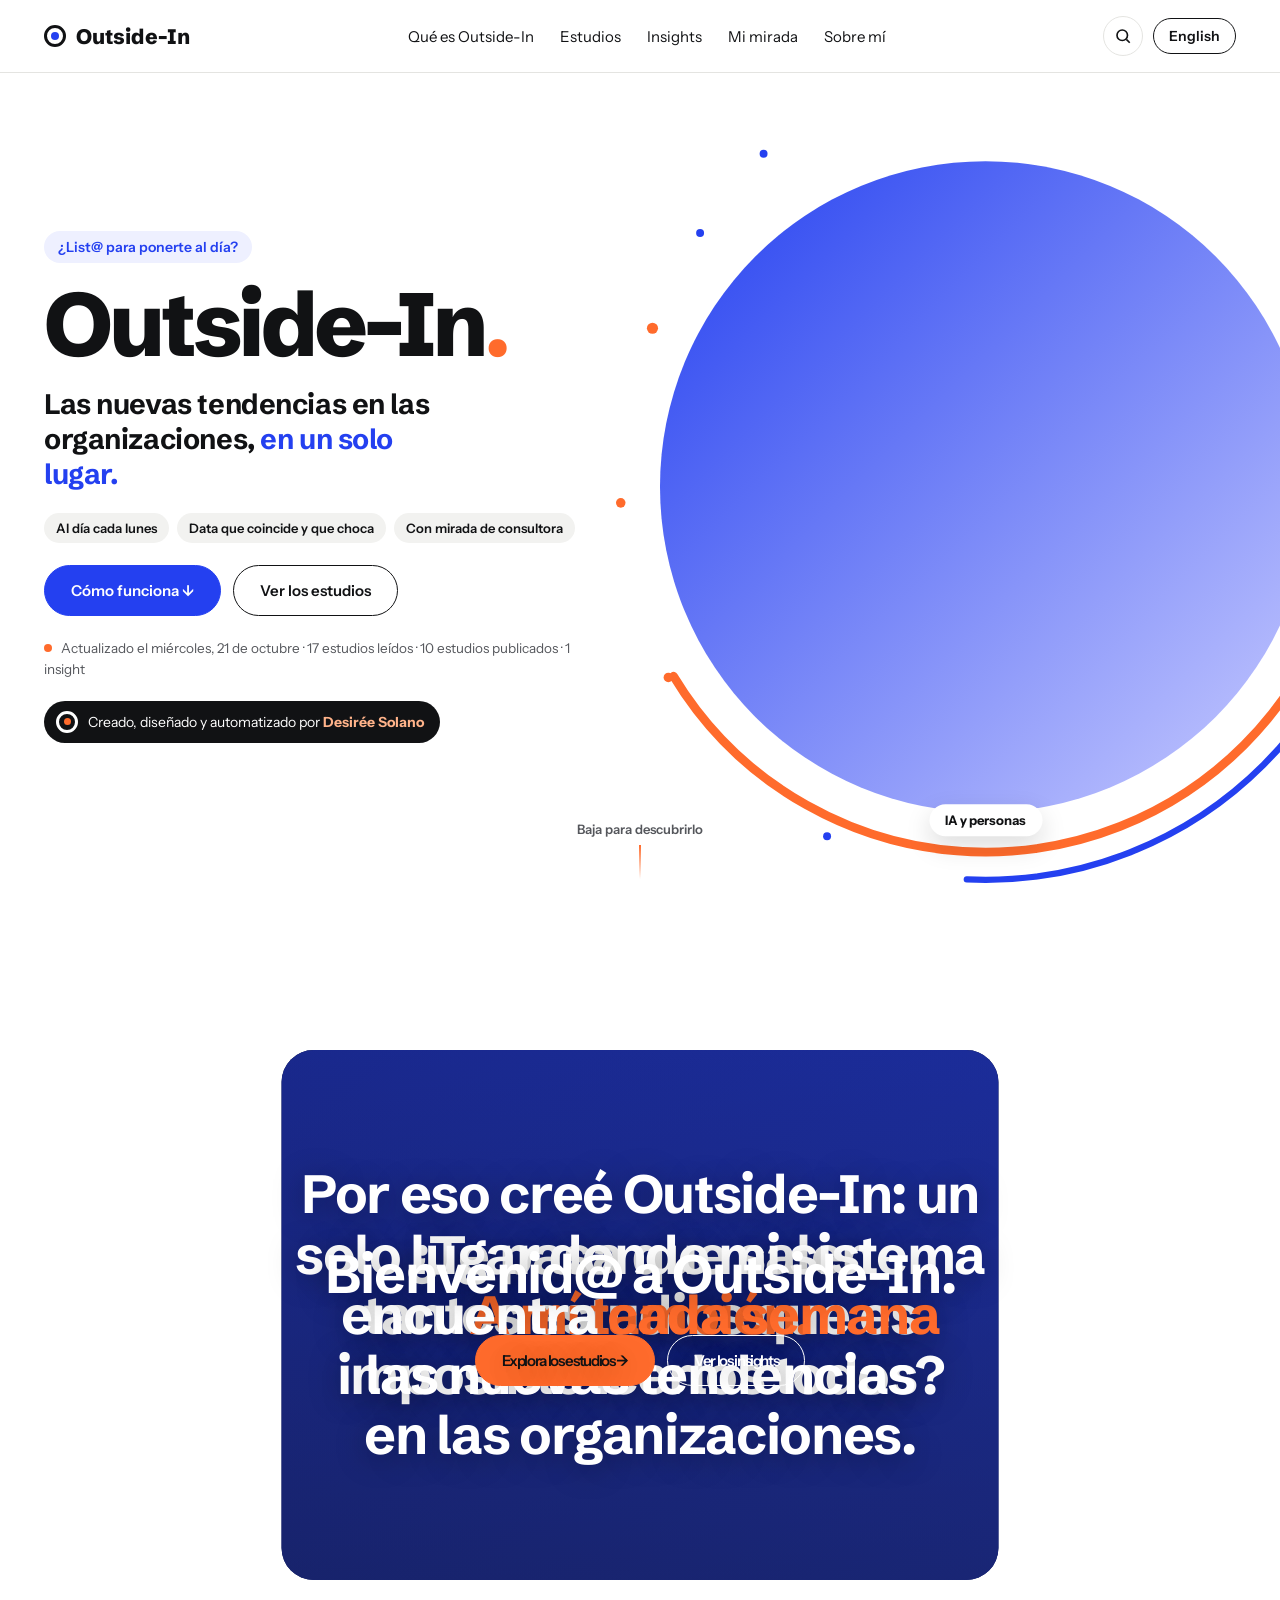
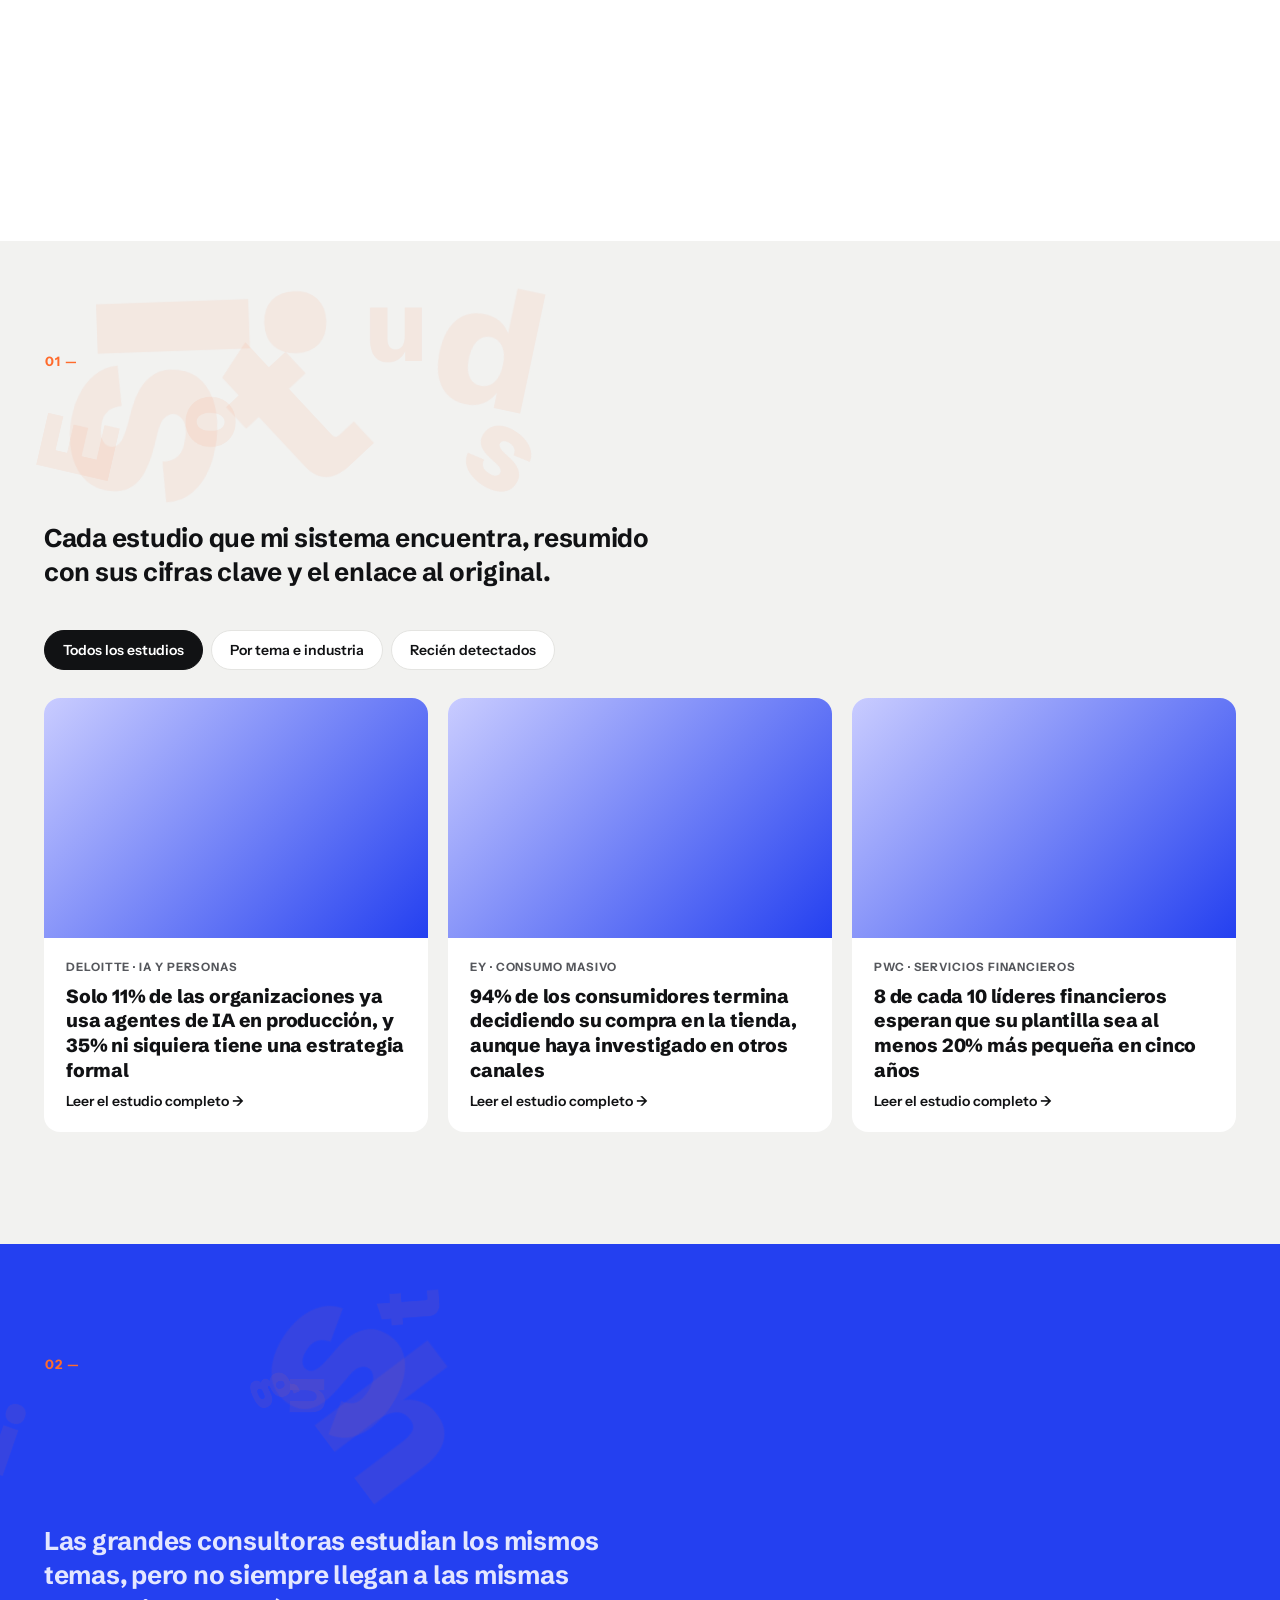
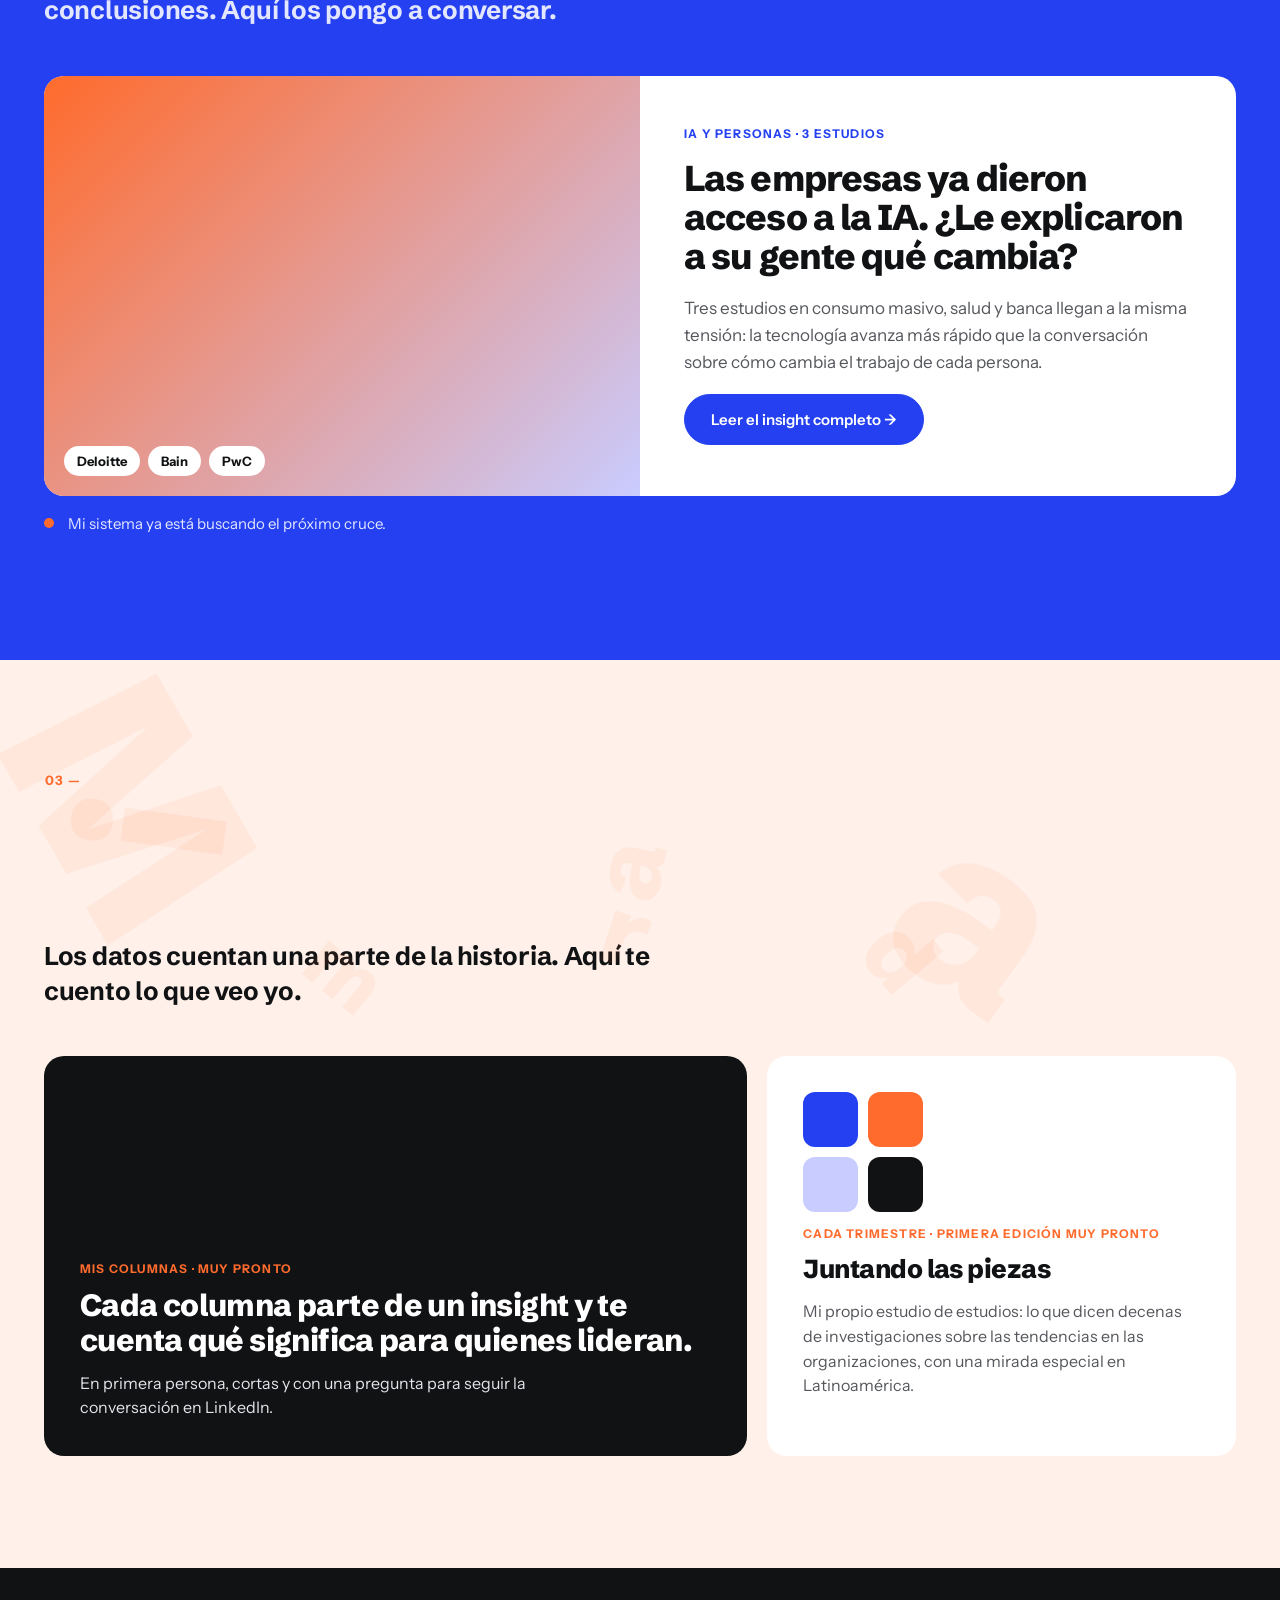
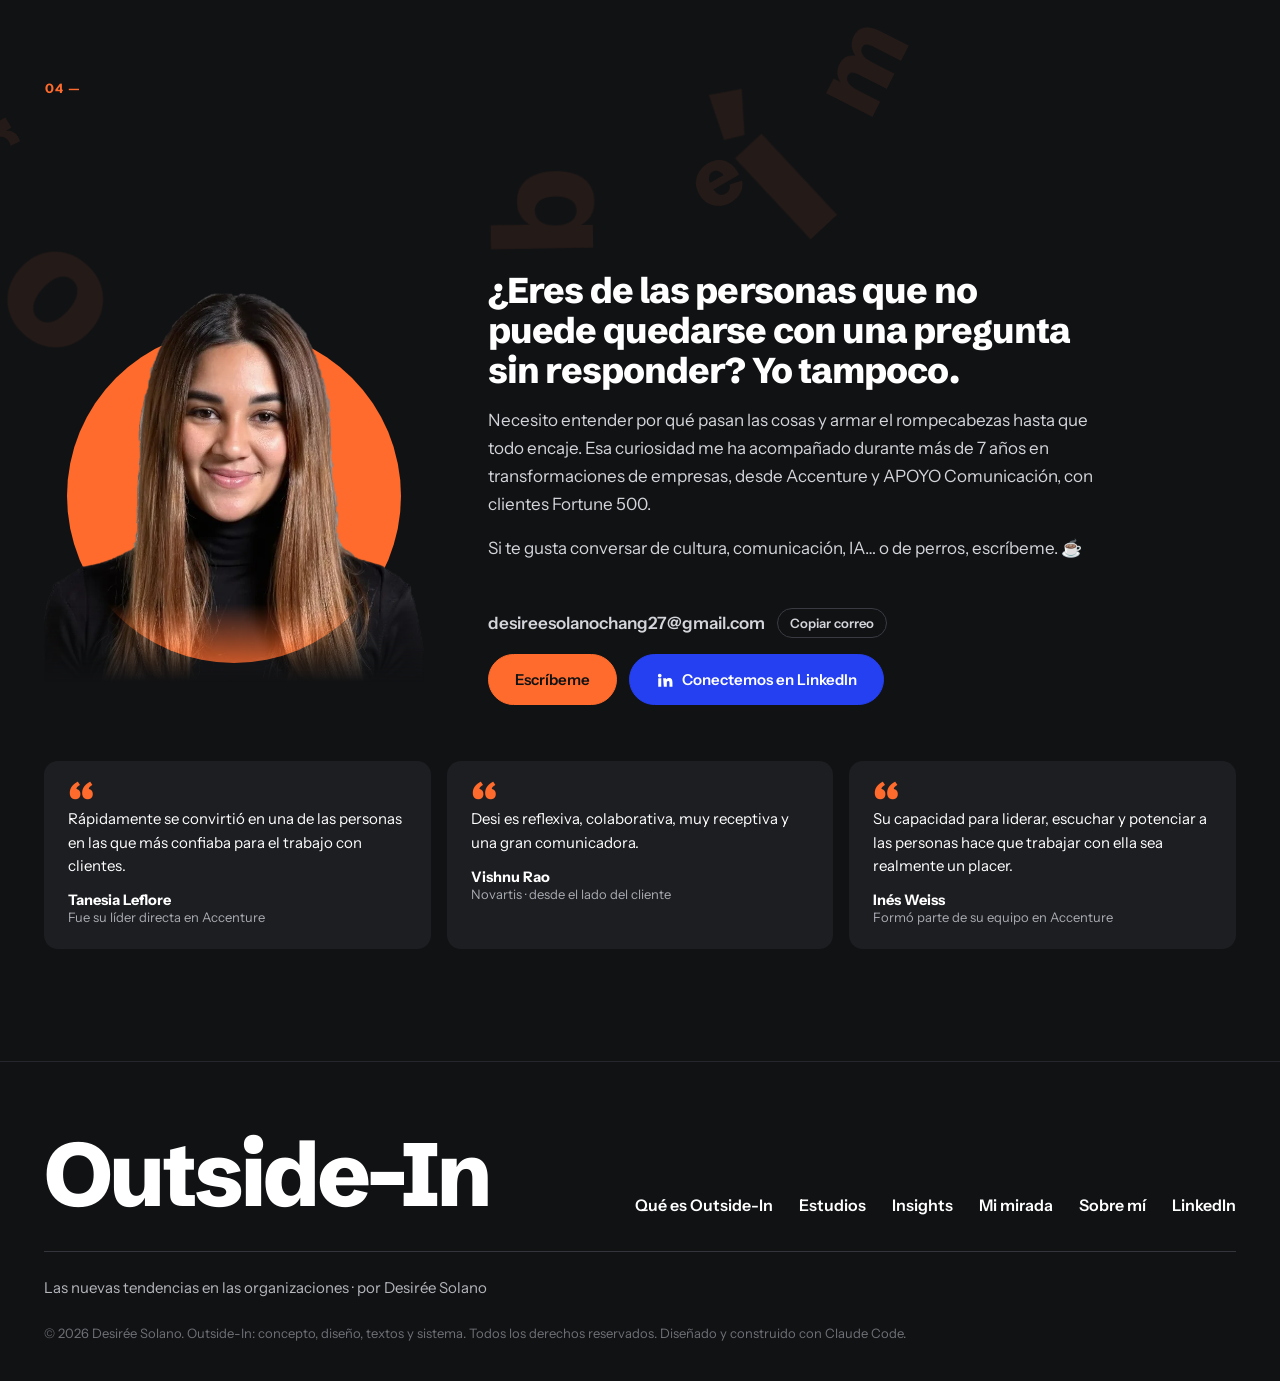
==== commit 937f4477: "Propuesta: portada pensada para celular Co-Authored-By: Claude Opus 5.5 <noreply@anthropic.com> Clau" ====
--- a/propuesta/index.html
+++ b/propuesta/index.html
@@ -211,9 +211,22 @@
 @media (max-width:900px){
   .cab nav{display:none}
   .vivo{font-size:12.5px}
-  .portada{min-height:auto}
-  .portada-txt{padding-block:40px 380px}
-  .anillo{width:120vw;right:-30vw;top:auto;bottom:-18vw;transform:none}
+  /* Celular: la imagen en círculo arriba y centrada, el texto debajo */
+  .portada{min-height:auto;flex-direction:column;align-items:stretch}
+  .anillo{position:relative;order:-1;width:min(62vw,300px);margin:22px auto 0;right:auto;top:auto;bottom:auto;transform:none}
+  .anillo .etiqueta-rota{bottom:2%;font-size:12px;padding:7px 13px}
+  .portada-txt{padding-block:18px 52px;gap:16px;align-items:center;text-align:center;max-width:none}
+  .portada-txt .pill,.firma{align-self:center}
+  .marca{font-size:clamp(52px,15vw,76px)}
+  .lema{font-size:21px;max-width:20ch;margin-inline:auto}
+  .sellos{display:none}
+  .ctas-portada{justify-content:center;flex-wrap:nowrap;gap:8px}
+  .ctas-portada .btn{padding:12px 16px;font-size:14px;white-space:nowrap}
+  .vivo{text-align:center}
+  .firma{font-size:12.5px;padding:8px 14px 8px 10px}
+  .firma b{white-space:nowrap}
+  .portada-txt{padding-block:14px 40px}
+  .marca{margin-top:2px}
     .bajar{display:none}
   .historia{height:420vh}
   .ventana{--recorte-x:6%}
@@ -257,7 +270,7 @@
         <h1 class="marca">Outside-In<b>.</b></h1>
         <p class="lema">Las nuevas tendencias en las organizaciones, <span>en un solo lugar.</span></p>
         <ul class="sellos"><li>Al día cada lunes</li><li>Data que coincide y que choca</li><li>Con mirada de consultora</li></ul>
-        <div class="ctas-portada"><a class="btn p" href="#historia">Descubre cómo funciona ↓</a><a class="btn" href="#estudios">Ver los estudios</a></div>
+        <div class="ctas-portada"><a class="btn p" href="#historia">Cómo funciona ↓</a><a class="btn" href="#estudios">Ver los estudios</a></div>
         <p class="vivo" id="vivo">Actualizado el miércoles 21 de octubre · 17 estudios leídos · 10 estudios publicados · 1 insight</p>
         <a class="firma" href="#yo"><span class="firma-punto" aria-hidden="true"></span><span>Creado, diseñado y automatizado por <b>Desirée Solano</b></span></a>
       </div>
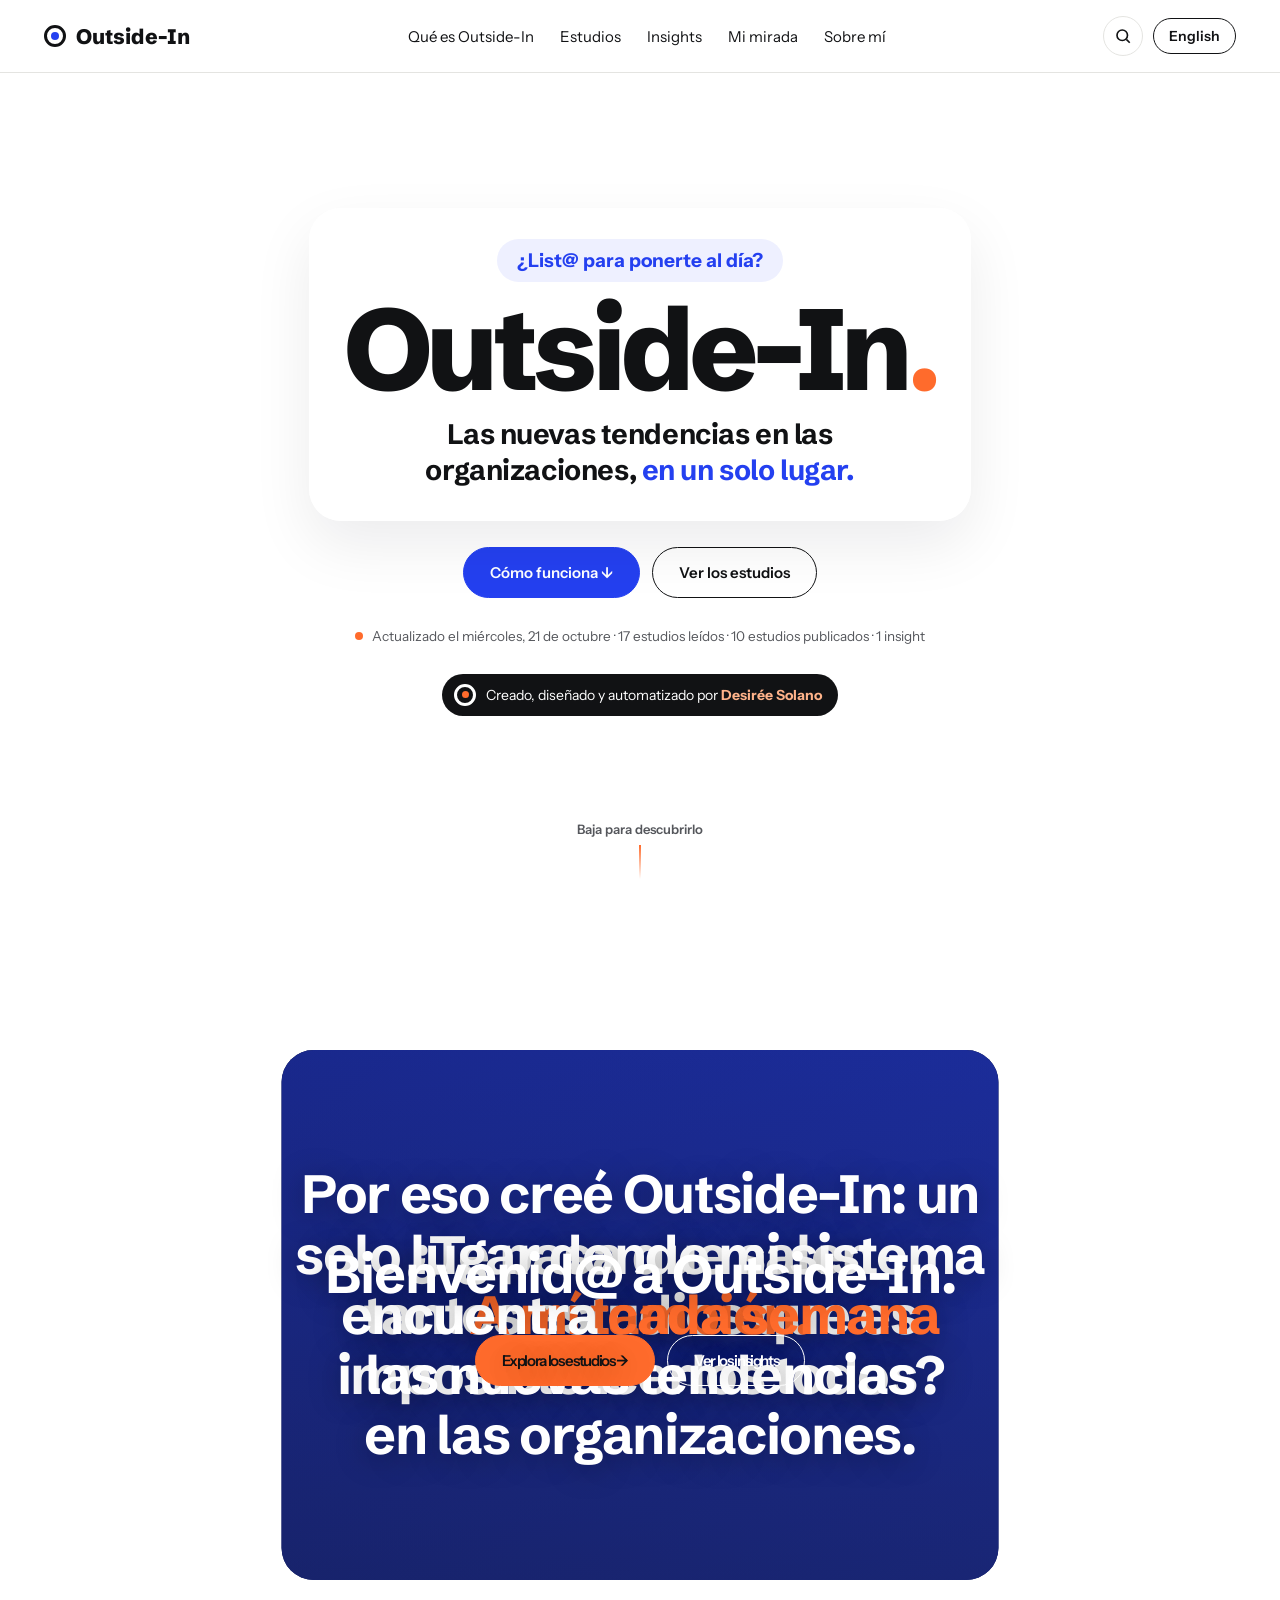
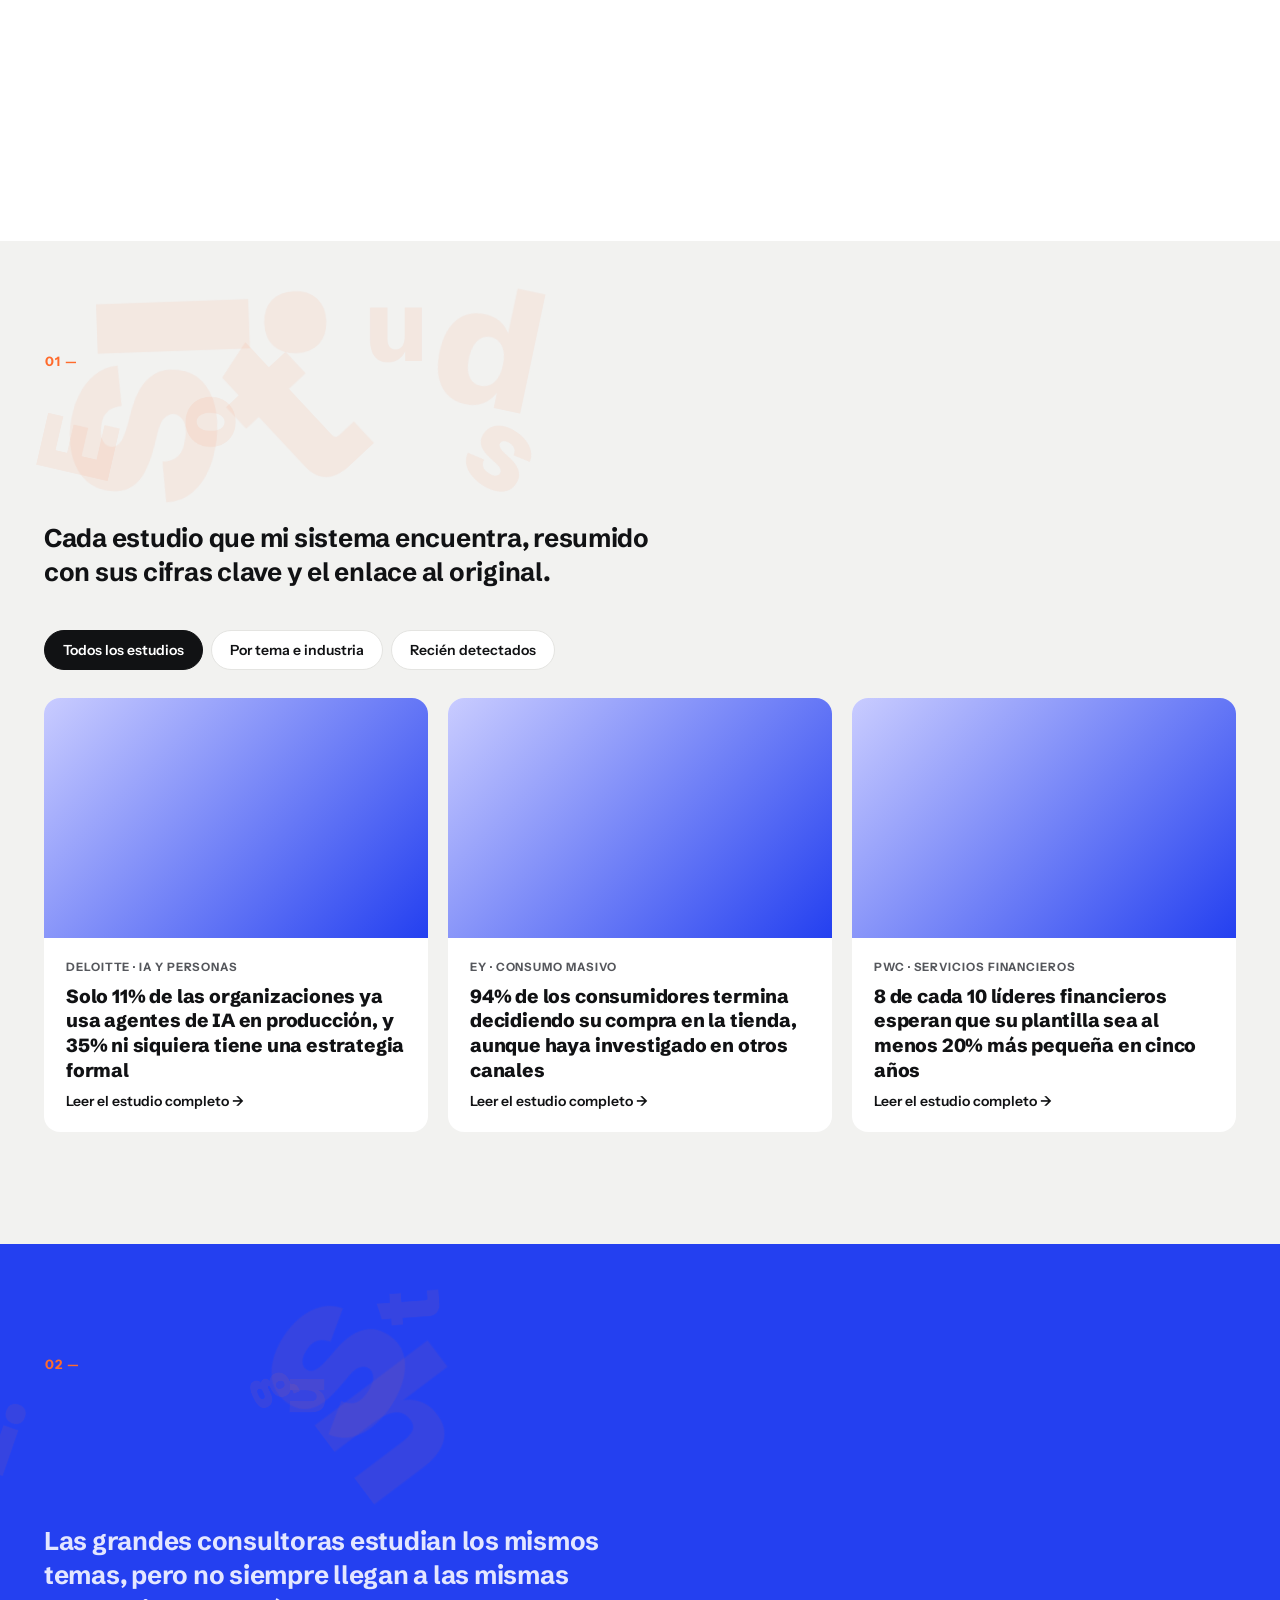
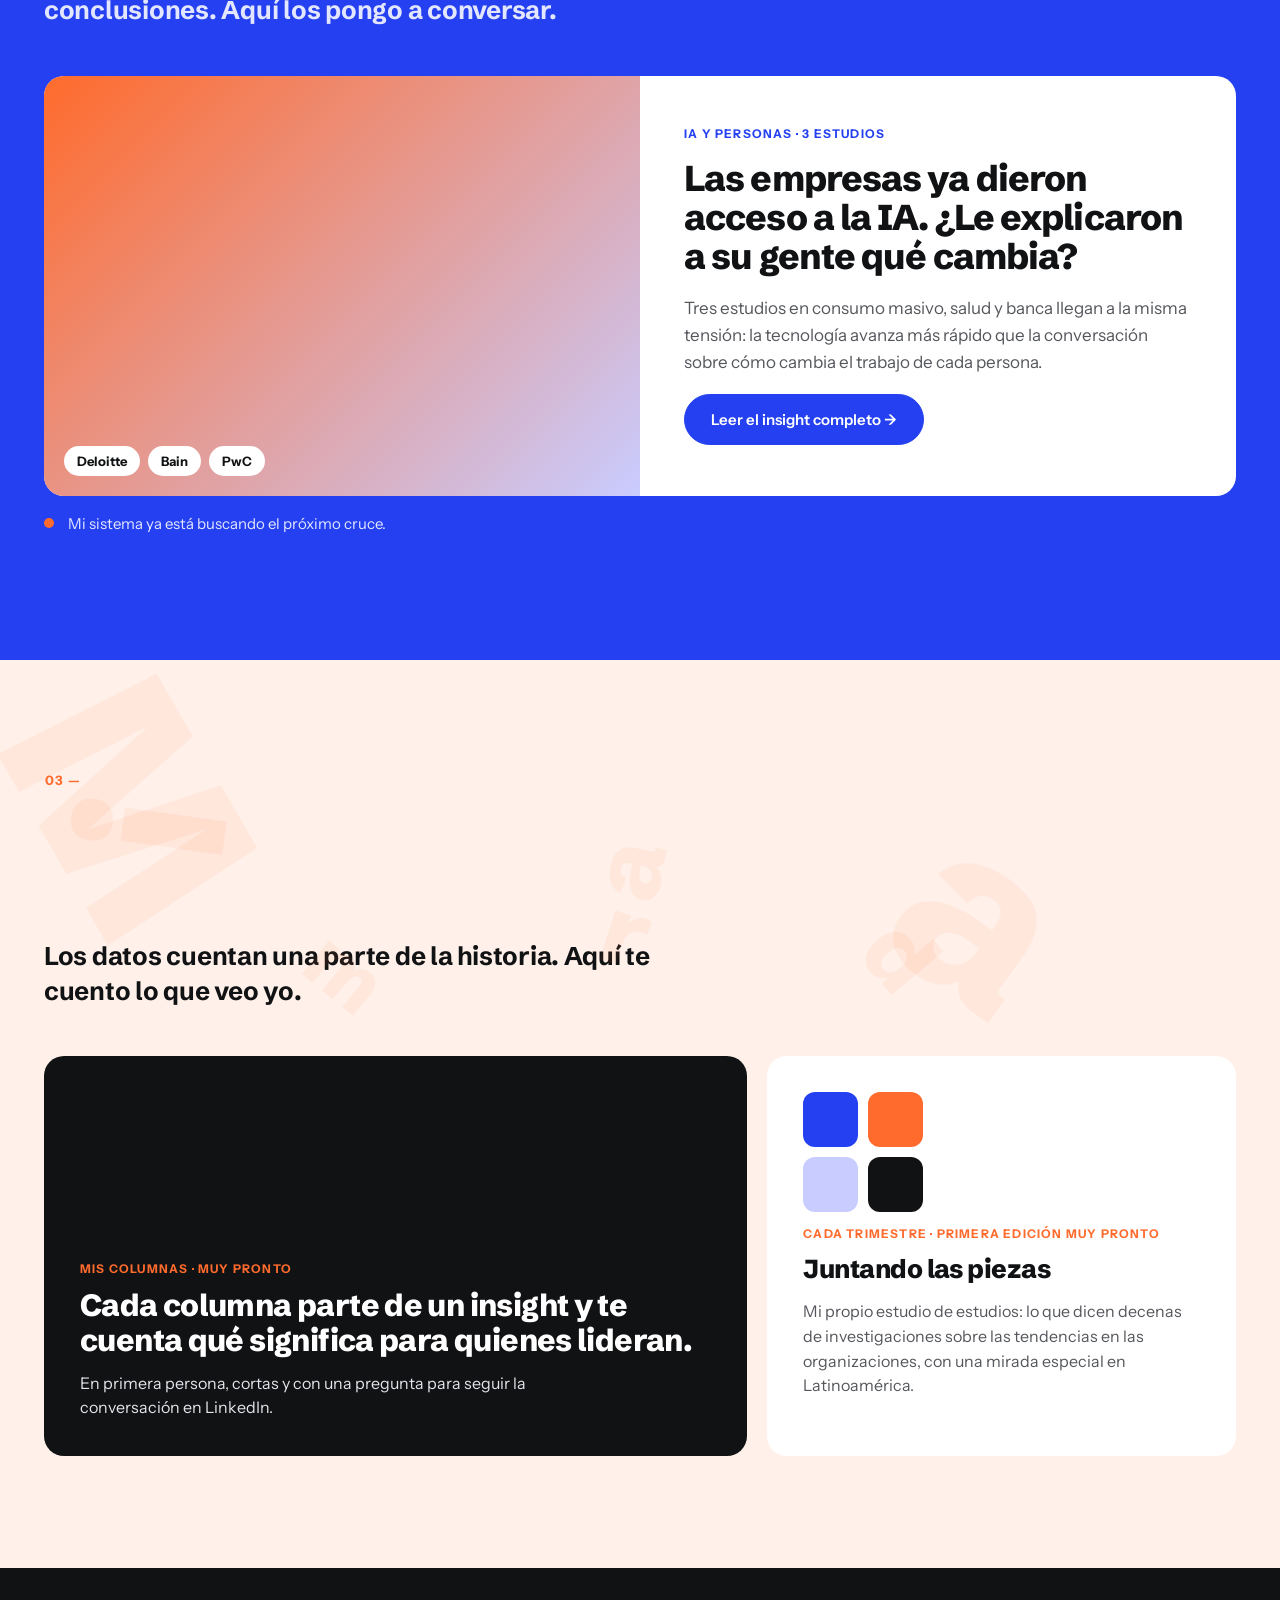
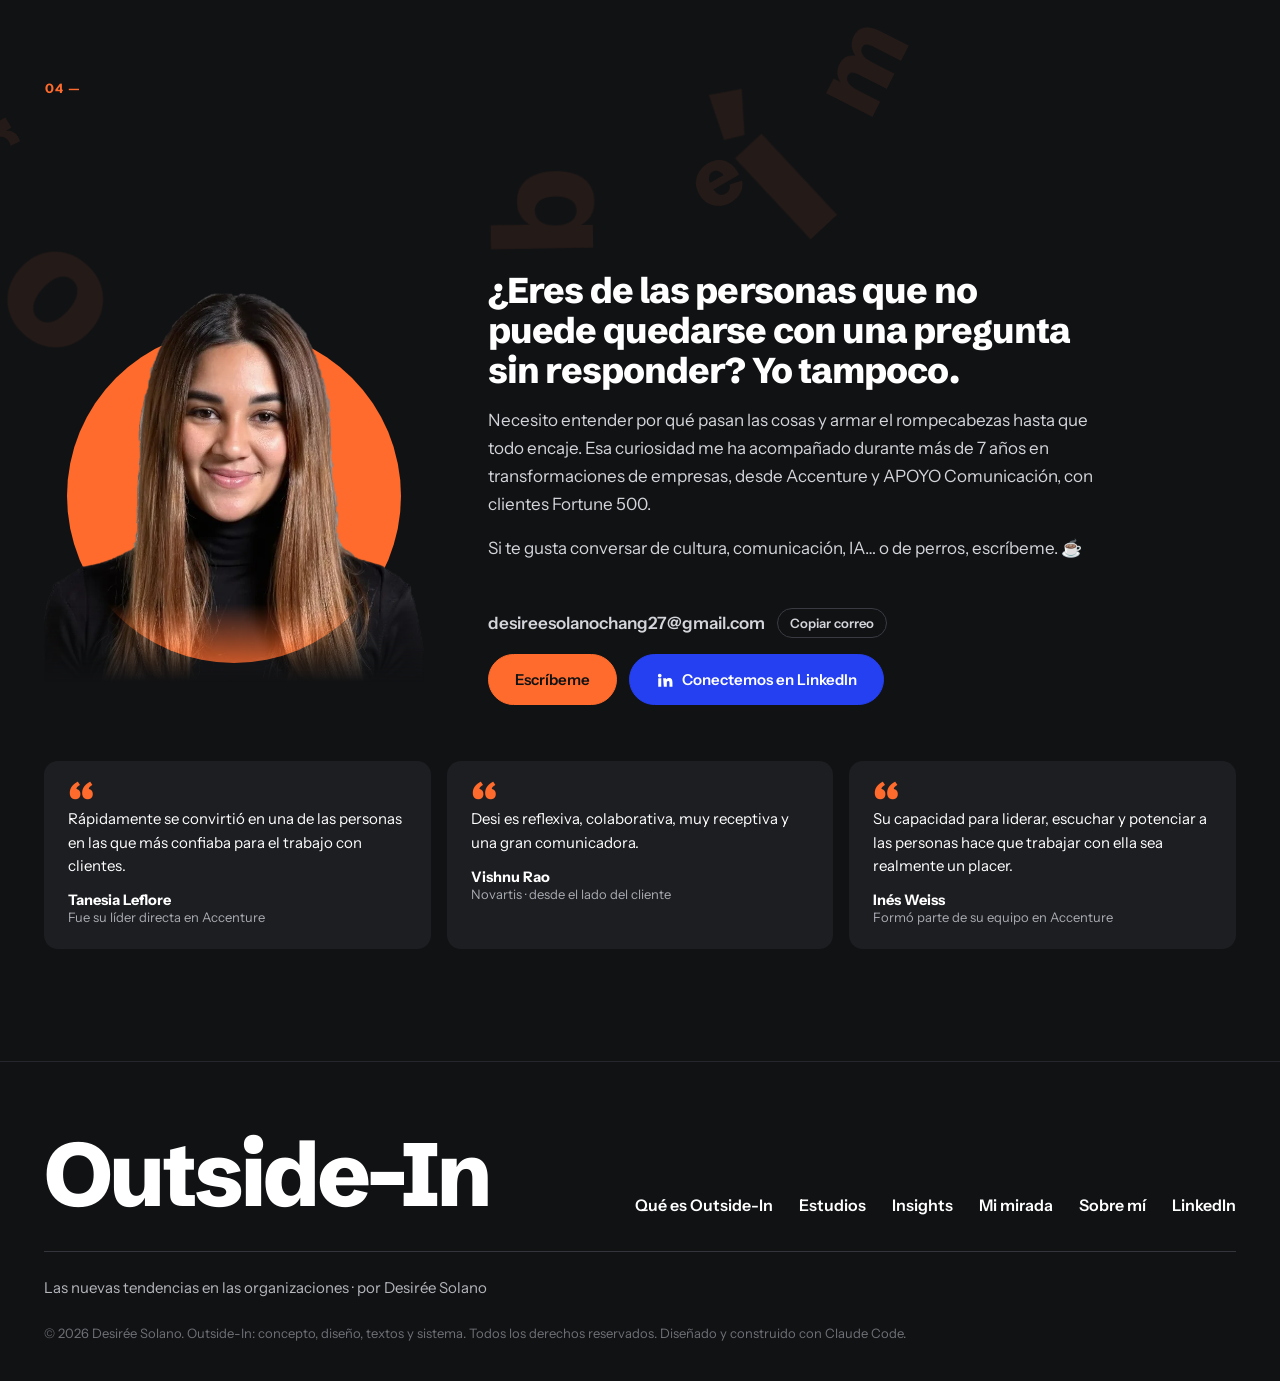
==== commit b96213a3: "Propuesta: portada A (de afuera hacia adentro) en la web completa Co-Authored-By: Claude Opus 5.5 <n" ====
--- a/propuesta/index.html
+++ b/propuesta/index.html
@@ -56,37 +56,29 @@
 .resultados a:hover span{color:var(--azul)}
 .cab .idioma{border:1.5px solid var(--negro);border-radius:999px;padding:8px 15px;font-weight:600;font-size:14px}
 
-/* 1 · Portada: texto a la izquierda, imagen en un anillo a la derecha */
-.portada{position:relative;overflow:hidden;min-height:calc(100svh - 72px);display:flex;align-items:center}
-.portada .envoltura{position:relative;z-index:2;width:100%}
-.portada-txt{max-width:560px;display:flex;flex-direction:column;gap:22px;padding-block:56px}
-.pill{align-self:flex-start;margin:0;font:600 14px var(--x);color:var(--azul);background:#EEF0FF;padding:7px 14px;border-radius:999px}
-.marca{margin:0;font:800 clamp(56px,7vw,112px)/.88 var(--t);letter-spacing:-.05em;white-space:nowrap}
+/* 1 · Portada A: de afuera hacia adentro */
+.portada{position:relative;overflow:hidden;min-height:calc(100svh - 72px);display:flex;flex-direction:column;align-items:center;justify-content:center;padding:40px 0 90px;background:var(--blanco)}
+.escena-afuera{position:absolute;inset:0;z-index:1;pointer-events:none}
+.flota{position:absolute;left:var(--cx,50%);top:var(--cy,44%);white-space:nowrap;font:600 14px var(--x);padding:7px 13px;border-radius:999px;border:1px solid var(--borde);background:var(--blanco);color:var(--gris);
+  transform:translate(-50%,-50%) translate(var(--dx),var(--dy));opacity:0;animation:llega var(--dur) cubic-bezier(.55,0,.3,1) var(--del) infinite}
+.flota.fuente{color:var(--azul);border-color:#D6DAFF;font-weight:700}
+.flota.industria{color:#9A3B12;border-color:#FFD9C6;background:#FFF6F1}
+@keyframes llega{0%{opacity:0;transform:translate(-50%,-50%) translate(var(--dx),var(--dy))}8%{opacity:1}78%{opacity:1}100%{opacity:0;transform:translate(-50%,-50%) translate(0,0) scale(.35)}}
+.portada-centro{position:relative;z-index:3;display:flex;flex-direction:column;align-items:center;gap:26px;padding:0 16px;text-align:center}
+.velo{display:flex;flex-direction:column;align-items:center;gap:16px;padding:30px 34px 32px;border-radius:32px;background:rgba(255,255,255,.74);-webkit-backdrop-filter:blur(10px) saturate(1.2);backdrop-filter:blur(10px) saturate(1.2);border:1px solid rgba(255,255,255,.9);box-shadow:0 24px 60px rgba(17,18,20,.08)}
+.pill{margin:0;font:700 clamp(16px,1.5vw,19px) var(--x);color:var(--azul);background:#EEF0FF;padding:10px 20px;border-radius:999px}
+.marca{margin:0;font:800 clamp(58px,9vw,140px)/.88 var(--t);letter-spacing:-.05em;white-space:nowrap}
 .marca b{color:var(--naranja)}
-.lema{margin:0;font:700 clamp(22px,2.2vw,30px)/1.25 var(--t);letter-spacing:-.015em;max-width:22ch}
+.lema{margin:0;font:700 clamp(21px,2.2vw,30px)/1.28 var(--t);letter-spacing:-.015em;max-width:27ch}
 .lema span{color:var(--azul)}
-.ctas-portada{display:flex;gap:12px;flex-wrap:wrap}
-.vivo{margin:0;font-size:13.5px;line-height:1.5;color:var(--gris)}
+.ctas-portada{display:flex;gap:12px;flex-wrap:wrap;justify-content:center}
+.ctas-portada .btn:not(.p){background:var(--blanco)}
+.vivo{margin:0;font-size:13.5px;line-height:1.5;color:var(--gris);background:rgba(255,255,255,.85);border-radius:999px;padding:2px 10px}
 .vivo::before{content:"";display:inline-block;width:8px;height:8px;border-radius:50%;background:var(--naranja);margin-right:9px;vertical-align:1px;animation:titila 1.6s ease-in-out infinite}
-.firma{align-self:flex-start;display:inline-flex;align-items:center;gap:10px;padding:10px 16px 10px 12px;border-radius:999px;background:var(--negro);color:var(--blanco);text-decoration:none;font-size:14px}
+.firma{display:inline-flex;align-items:center;gap:10px;padding:10px 16px 10px 12px;border-radius:999px;background:var(--negro);color:var(--blanco);text-decoration:none;font-size:14px}
 .firma b{color:var(--naranja-claro,#FFB38A)}
-.firma-punto{width:22px;height:22px;border-radius:50%;border:3px solid var(--blanco);display:grid;place-items:center}
+.firma-punto{width:22px;height:22px;border-radius:50%;border:3px solid var(--blanco);display:grid;place-items:center;flex-shrink:0}
 .firma-punto::after{content:"";width:7px;height:7px;border-radius:50%;background:var(--naranja)}
-.sellos{list-style:none;margin:0;padding:0;display:flex;flex-wrap:wrap;gap:8px}
-.sellos li{font:600 13px var(--x);padding:7px 12px;border-radius:999px;background:var(--alt)}
-.anillo{position:absolute;right:-8vw;top:50%;width:min(62vw,820px);aspect-ratio:1;transform:translateY(-50%);z-index:1}
-.anillo .foto{position:absolute;inset:9%;border-radius:50%;overflow:hidden;background:linear-gradient(135deg,var(--azul),var(--lila))}
-.anillo .foto img{position:absolute;inset:0;width:100%;height:100%;object-fit:cover;opacity:0;transform:scale(1.04);transition:opacity 1.4s ease,transform 7s ease-out}
-.anillo .foto img.on{opacity:1;transform:scale(1.16)}
-.anillo .etiqueta-rota{position:absolute;left:50%;bottom:6%;transform:translateX(-50%);z-index:3;background:var(--blanco);border-radius:999px;padding:8px 16px;font:700 13px var(--x);white-space:nowrap;box-shadow:0 10px 26px rgba(17,18,20,.15);transition:opacity .5s ease}
-@keyframes respira{to{transform:scale(1.12)}}
-.anillo svg{position:absolute;inset:0;width:100%;height:100%;overflow:visible}
-.arco{fill:none;stroke-width:10;stroke-linecap:round;transform-origin:50% 50%}
-.arco.a1{stroke:var(--naranja);animation:gira 26s linear infinite}
-.arco.a2{stroke:var(--azul);animation:gira 34s linear infinite reverse}
-.chispa{fill:var(--naranja);animation:titila 3s ease-in-out infinite}
-.chispa:nth-child(even){fill:var(--azul);animation-delay:-1.5s}
-@keyframes gira{to{transform:rotate(360deg)}}
 @keyframes titila{50%{opacity:.2}}
 @keyframes flota{50%{transform:translateY(-12px)}}
 .bajar{position:absolute;left:50%;bottom:22px;transform:translateX(-50%);z-index:3;font:600 13px var(--x);color:var(--gris);display:flex;flex-direction:column;align-items:center;gap:8px}
@@ -211,22 +203,18 @@
 @media (max-width:900px){
   .cab nav{display:none}
   .vivo{font-size:12.5px}
-  /* Celular: la imagen en círculo arriba y centrada, el texto debajo */
-  .portada{min-height:auto;flex-direction:column;align-items:stretch}
-  .anillo{position:relative;order:-1;width:min(62vw,300px);margin:22px auto 0;right:auto;top:auto;bottom:auto;transform:none}
-  .anillo .etiqueta-rota{bottom:2%;font-size:12px;padding:7px 13px}
-  .portada-txt{padding-block:18px 52px;gap:16px;align-items:center;text-align:center;max-width:none}
-  .portada-txt .pill,.firma{align-self:center}
-  .marca{font-size:clamp(52px,15vw,76px)}
-  .lema{font-size:21px;max-width:20ch;margin-inline:auto}
-  .sellos{display:none}
-  .ctas-portada{justify-content:center;flex-wrap:nowrap;gap:8px}
+  /* Celular: palabras alrededor, título con su capa al centro */
+  .portada{min-height:calc(100svh - 64px);padding:28px 0 40px}
+  .velo{padding:22px 18px 24px;border-radius:26px;gap:12px}
+  .pill{font-size:16px;padding:9px 17px}
+  .marca{font-size:clamp(50px,15vw,76px)}
+  .lema{font-size:20px;max-width:19ch}
+  .flota{font-size:12.5px;padding:6px 11px}
+  .ctas-portada{flex-wrap:nowrap;gap:8px}
   .ctas-portada .btn{padding:12px 16px;font-size:14px;white-space:nowrap}
-  .vivo{text-align:center}
+  .vivo{font-size:12.5px}
   .firma{font-size:12.5px;padding:8px 14px 8px 10px}
   .firma b{white-space:nowrap}
-  .portada-txt{padding-block:14px 40px}
-  .marca{margin-top:2px}
     .bajar{display:none}
   .historia{height:420vh}
   .ventana{--recorte-x:6%}
@@ -240,6 +228,7 @@
 @media (prefers-reduced-motion:reduce){
   *{animation:none!important;transition:none!important}
   .entra{opacity:1;transform:none}
+  .flota{opacity:.55}
 }
 </style>
 </head>
@@ -264,25 +253,16 @@
 <main>
   <!-- 1 · QUÉ ES OUTSIDE-IN: portada -->
   <section class="portada" id="inicio">
-    <div class="envoltura">
-      <div class="portada-txt">
+    <div class="escena-afuera" id="escena-afuera" aria-hidden="true"></div>
+    <div class="portada-centro">
+      <div class="velo">
         <p class="pill">¿List@ para ponerte al día?</p>
         <h1 class="marca">Outside-In<b>.</b></h1>
         <p class="lema">Las nuevas tendencias en las organizaciones, <span>en un solo lugar.</span></p>
-        <ul class="sellos"><li>Al día cada lunes</li><li>Data que coincide y que choca</li><li>Con mirada de consultora</li></ul>
-        <div class="ctas-portada"><a class="btn p" href="#historia">Cómo funciona ↓</a><a class="btn" href="#estudios">Ver los estudios</a></div>
-        <p class="vivo" id="vivo">Actualizado el miércoles 21 de octubre · 17 estudios leídos · 10 estudios publicados · 1 insight</p>
-        <a class="firma" href="#yo"><span class="firma-punto" aria-hidden="true"></span><span>Creado, diseñado y automatizado por <b>Desirée Solano</b></span></a>
-      </div>
-    </div>
-    <div class="anillo" aria-hidden="true">
-      <div class="foto"><img class="rota on" src="https://images.unsplash.com/photo-1758691737543-09a1b2b715fa?auto=format&fit=crop&w=1400&q=70" alt="" /><img class="rota" src="https://images.unsplash.com/photo-1614935151651-0bea6508db6b?auto=format&fit=crop&w=1400&q=70" alt="" /><img class="rota" src="https://images.unsplash.com/photo-1670684684445-a4504dca0bbc?auto=format&fit=crop&w=1400&q=70" alt="" /><img class="rota" src="https://images.unsplash.com/photo-1486406146926-c627a92ad1ab?auto=format&fit=crop&w=1400&q=70" alt="" /><img class="rota" src="https://images.unsplash.com/photo-1517245386807-bb43f82c33c4?auto=format&fit=crop&w=1400&q=70" alt="" /></div>
-      <svg viewBox="0 0 100 100">
-        <circle class="arco a1" cx="50" cy="50" r="46" stroke-dasharray="120 170" pathLength="290" style="stroke-width:1.1"></circle>
-        <circle class="arco a2" cx="50" cy="50" r="49.5" stroke-dasharray="80 230" pathLength="310" style="stroke-width:.8"></circle>
-        <g><circle class="chispa" cx="8" cy="30" r=".7"></circle><circle class="chispa" cx="14" cy="18" r=".5"></circle><circle class="chispa" cx="4" cy="52" r=".6"></circle><circle class="chispa" cx="22" cy="8" r=".5"></circle><circle class="chispa" cx="10" cy="74" r=".6"></circle><circle class="chispa" cx="30" cy="94" r=".5"></circle></g>
-      </svg>
-      <span class="etiqueta-rota" id="etiqueta-rota">IA y personas</span>
+      </div>
+      <div class="ctas-portada"><a class="btn p" href="#historia">Cómo funciona ↓</a><a class="btn" href="#estudios">Ver los estudios</a></div>
+      <p class="vivo" id="vivo">Actualizado el miércoles 21 de octubre · 17 estudios leídos · 10 estudios publicados · 1 insight</p>
+      <a class="firma" href="#yo"><span class="firma-punto" aria-hidden="true"></span><span>Creado, diseñado y automatizado por <b>Desirée Solano</b></span></a>
     </div>
     <span class="bajar">Baja para descubrirlo</span>
   </section>
@@ -460,12 +440,35 @@
   const io='IntersectionObserver' in window?new IntersectionObserver(es=>es.forEach(e=>{if(e.isIntersecting){e.target.classList.add('visible');io.unobserve(e.target);}}),{threshold:.15}):null;
   document.querySelectorAll('.entra').forEach((el,i)=>{el.style.transitionDelay=`${(i%3)*90}ms`;io?io.observe(el):el.classList.add('visible');});
 
-  // Anillo de la portada: las imágenes cambian solas, con su tema
-  const rotas=[...document.querySelectorAll('.anillo img.rota')];
-  const temasRota=['IA y personas','Salud y farmacéutica','Consumo masivo','Servicios financieros','Liderazgo y cultura'];
-  const etq=document.getElementById('etiqueta-rota');
-  let ir=0;
-  if(!reducido&&rotas.length>1) setInterval(()=>{rotas[ir].classList.remove('on');ir=(ir+1)%rotas.length;rotas[ir].classList.add('on');etq.style.opacity=0;setTimeout(()=>{etq.textContent=temasRota[ir];etq.style.opacity=1;},400);},4200);
+  // Portada A: fuentes, temas e industrias llegan desde afuera y se juntan en Outside-In
+  (function(){
+    const esc=document.getElementById('escena-afuera'); if(!esc) return;
+    const reales=(typeof HALLAZGOS!=='undefined'?HALLAZGOS:[]).filter(h=>h.esEjemplo===false);
+    // Fuentes: solo las que tienen estudios publicados (se actualiza sola cada semana)
+    const fuentes=[...new Set(reales.map(h=>h.fuente.replace(' AI Institute','')))];
+    const temas=['Gestión del cambio','IA y personas','Liderazgo','Cultura','Comunicación interna','Propósito','Adopción'];
+    const industrias=['Salud y farma','Banca y seguros','Consumo masivo'];
+    // Se intercalan para que nunca vayan dos del mismo tipo seguidas
+    const grupos=[fuentes.map(t=>[t,'fuente']),temas.map(t=>[t,'tema']),industrias.map(t=>[t,'industria'])];
+    const todas=[]; for(let i=0;todas.length<fuentes.length+temas.length+industrias.length;i++) grupos.forEach(g=>{if(g[i]) todas.push(g[i]);});
+    const n=todas.length, movil=window.innerWidth<700;
+    // El punto de llegada es el centro del título (no el centro de la pantalla)
+    const velo=document.querySelector('.velo'), caja=esc.getBoundingClientRect(), v=velo.getBoundingClientRect();
+    esc.style.setProperty('--cx',`${v.left+v.width/2-caja.left}px`); esc.style.setProperty('--cy',`${v.top+v.height/2-caja.top}px`);
+    const alto=caja.height;
+    // Dos rondas desfasadas, para que siempre haya varias palabras en camino
+    const lista=[...todas,...todas.slice(Math.floor(n/2)),...todas.slice(0,Math.floor(n/2))];
+    const total=lista.length;
+    lista.forEach(([t,tipo],i)=>{
+      const el=document.createElement('span'); el.className='flota'+(tipo==='tema'?'':' '+tipo); el.textContent=t;
+      const ang=(i/total)*Math.PI*2*2+(i>=n?Math.PI/n:0);
+      const rx=movil?window.innerWidth*.62:Math.min(window.innerWidth*.52,720);
+      const ry=Math.min(alto*.46,420);
+      el.style.setProperty('--dx',`${Math.cos(ang)*rx}px`); el.style.setProperty('--dy',`${Math.sin(ang)*ry}px`);
+      const dur=12; el.style.setProperty('--dur',`${dur}s`); el.style.setProperty('--del',`${-(i*dur/total)}s`);
+      esc.appendChild(el);
+    });
+  })();
 
   // Línea de actualización, con los números reales del sistema
   try{
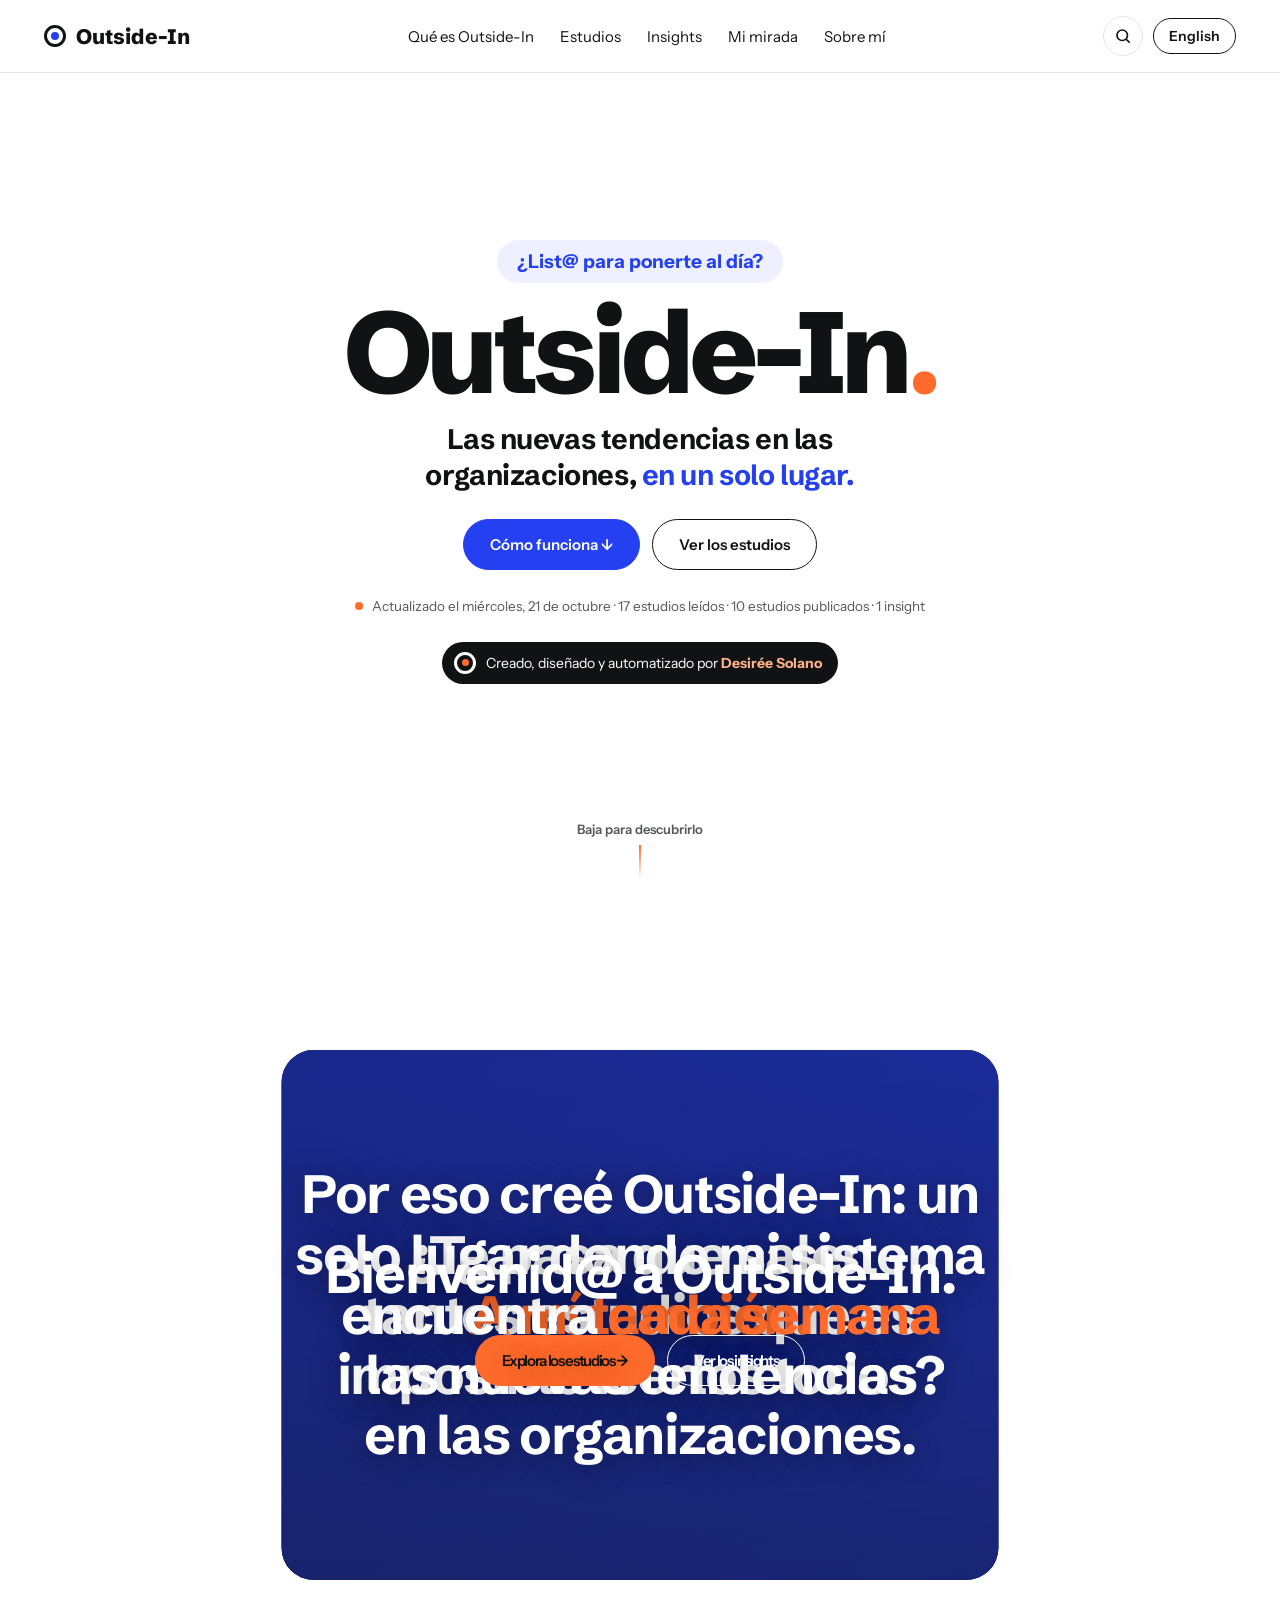
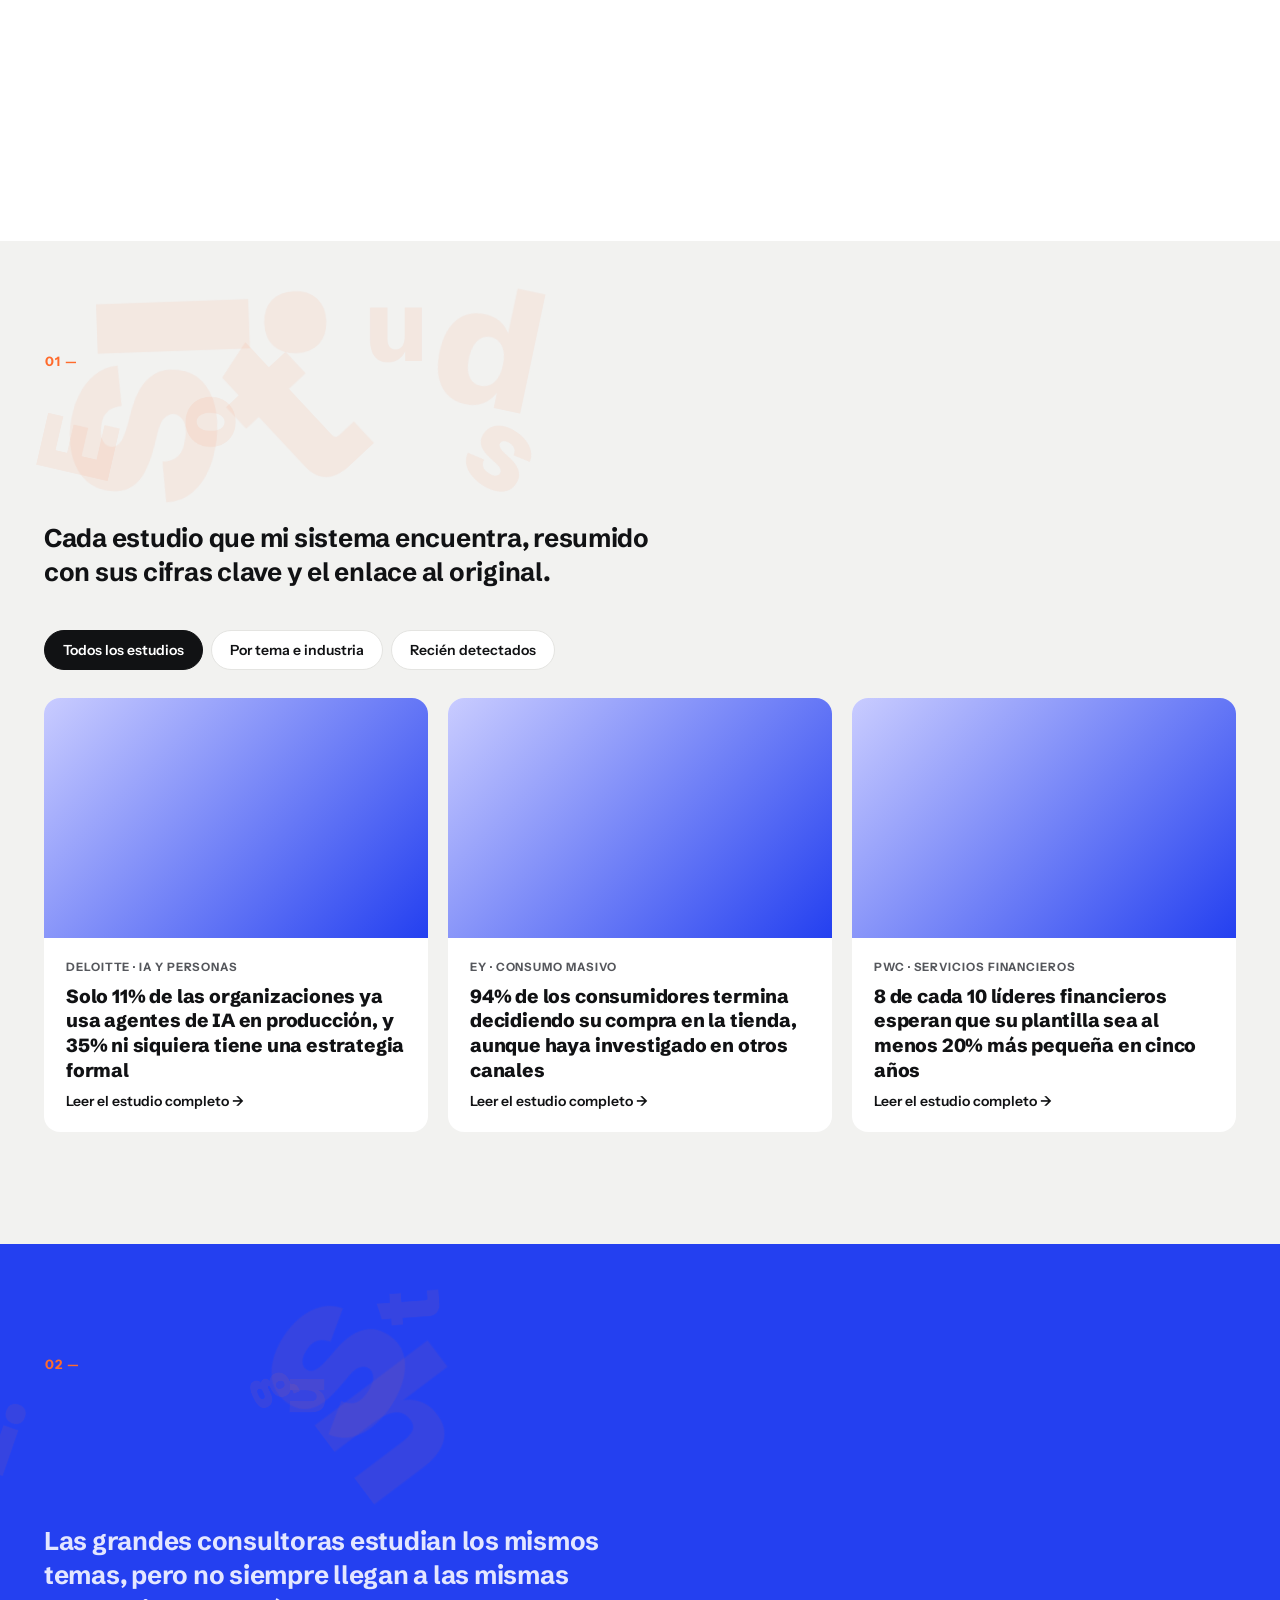
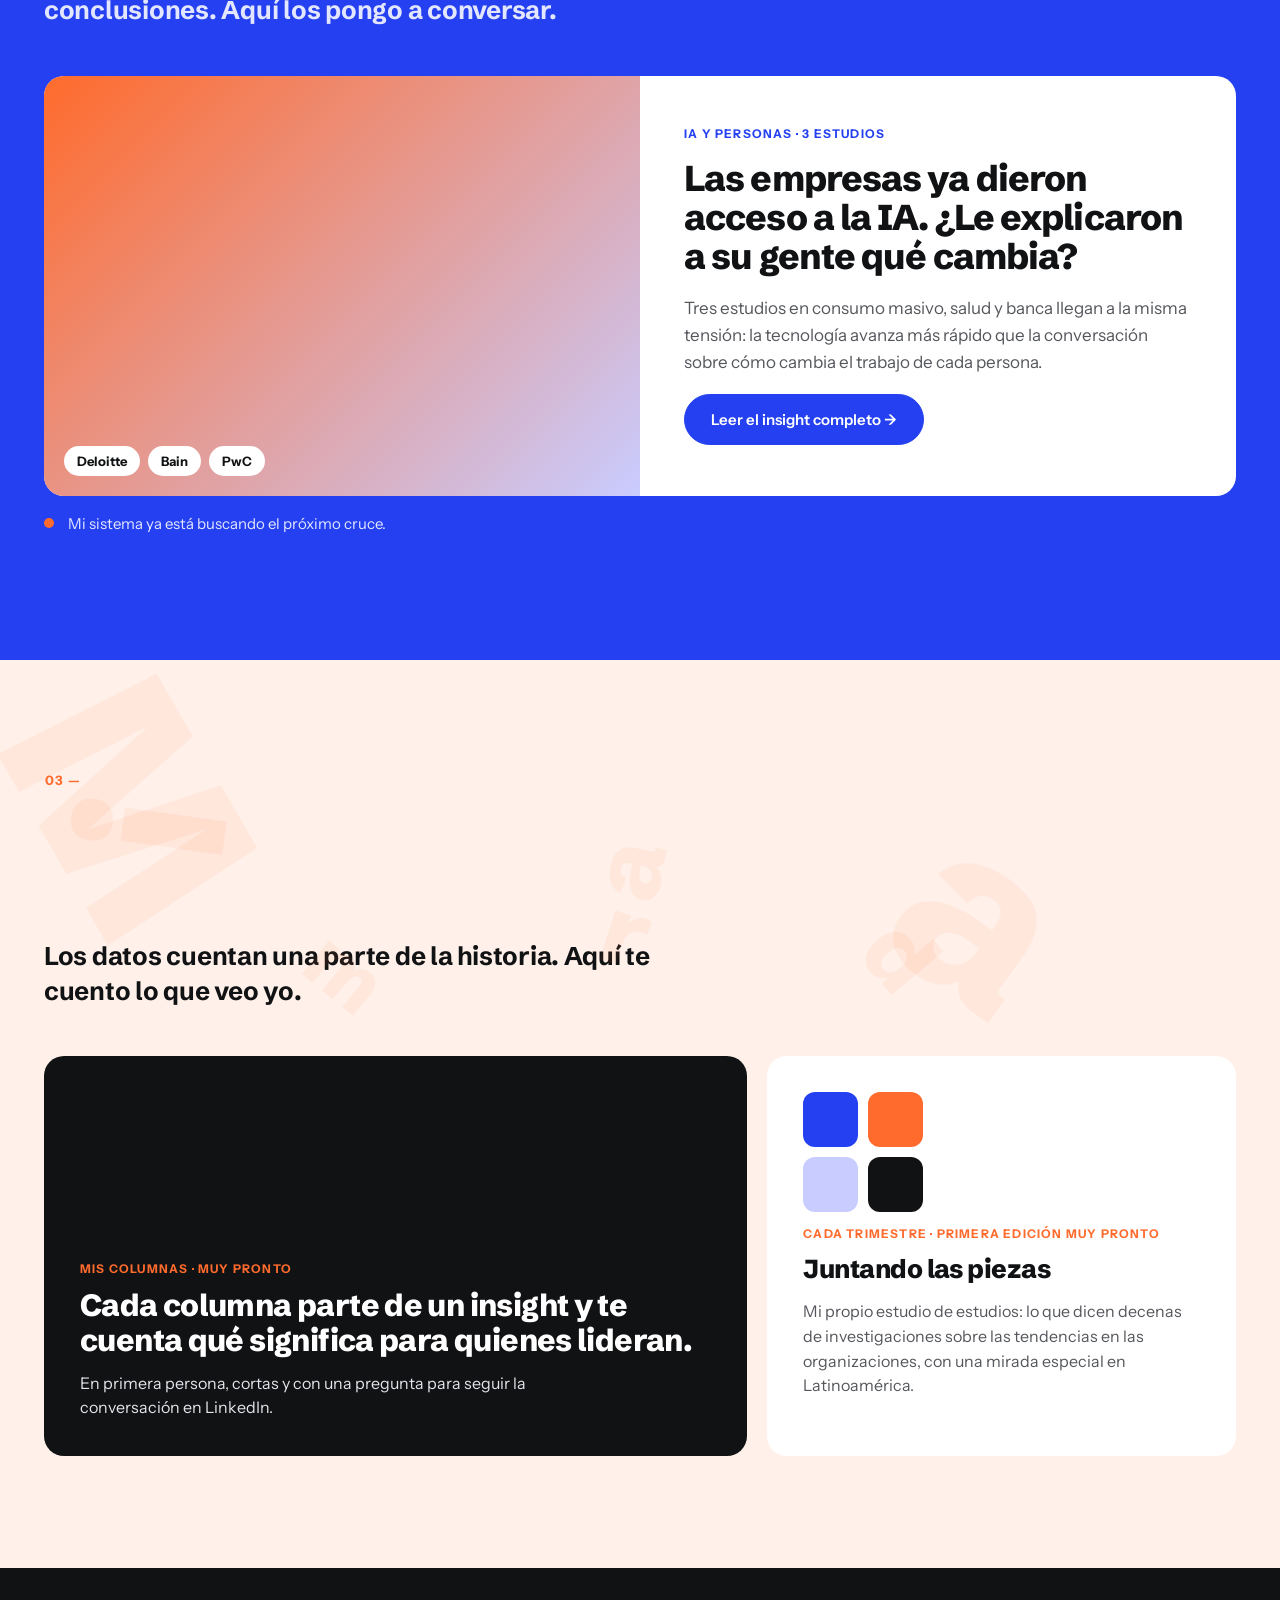
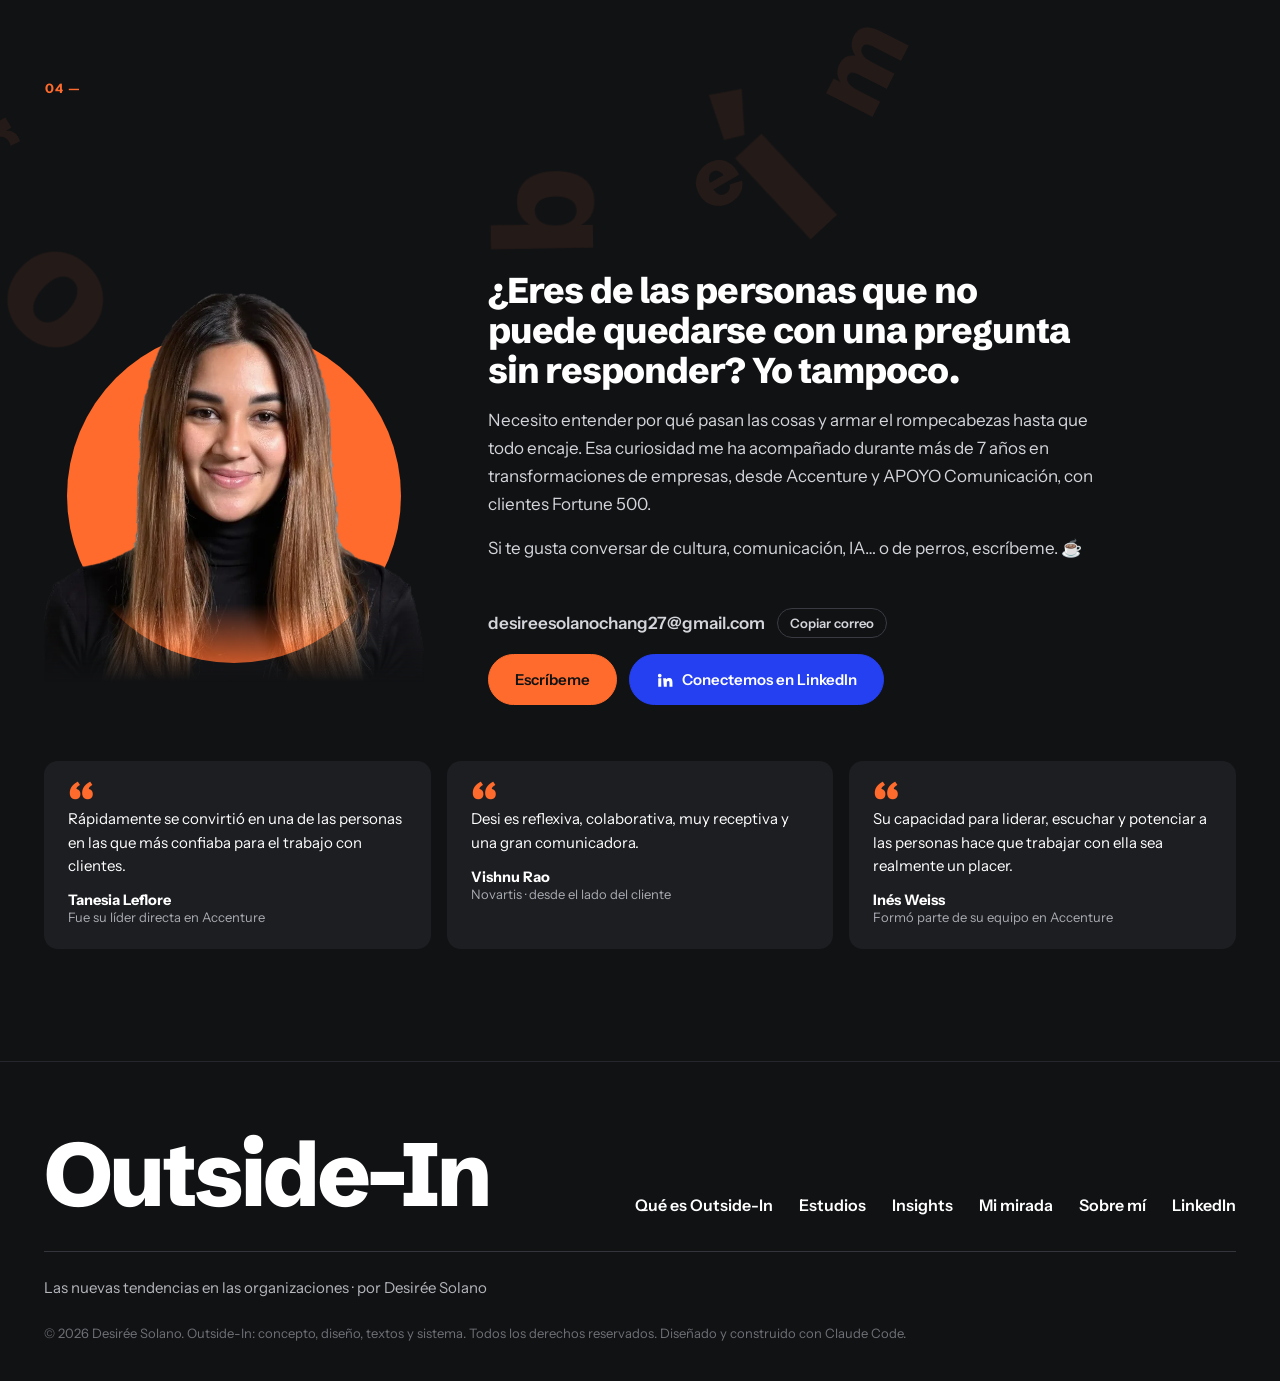
==== commit 186ae3f2: "Propuesta: palabras más profesionales, fondo opaco y página Qué es Outside-In Co-Authored-By: Claude" ====
--- a/propuesta/index.html
+++ b/propuesta/index.html
@@ -59,13 +59,14 @@
 /* 1 · Portada A: de afuera hacia adentro */
 .portada{position:relative;overflow:hidden;min-height:calc(100svh - 72px);display:flex;flex-direction:column;align-items:center;justify-content:center;padding:40px 0 90px;background:var(--blanco)}
 .escena-afuera{position:absolute;inset:0;z-index:1;pointer-events:none}
-.flota{position:absolute;left:var(--cx,50%);top:var(--cy,44%);white-space:nowrap;font:600 14px var(--x);padding:7px 13px;border-radius:999px;border:1px solid var(--borde);background:var(--blanco);color:var(--gris);
+.flota{position:absolute;left:var(--cx,50%);top:var(--cy,44%);white-space:nowrap;font:700 clamp(18px,2vw,26px) var(--t);letter-spacing:-.01em;color:var(--negro);
   transform:translate(-50%,-50%) translate(var(--dx),var(--dy));opacity:0;animation:llega var(--dur) cubic-bezier(.55,0,.3,1) var(--del) infinite}
-.flota.fuente{color:var(--azul);border-color:#D6DAFF;font-weight:700}
-.flota.industria{color:#9A3B12;border-color:#FFD9C6;background:#FFF6F1}
+.flota.acento{color:var(--azul)}
+/* Capa opaca sobre TODO el fondo: las palabras se ven suaves y el título queda adelante */
+.portada::before{content:"";position:absolute;inset:0;z-index:2;background:rgba(255,255,255,.55);-webkit-backdrop-filter:blur(3px);backdrop-filter:blur(3px);pointer-events:none}
 @keyframes llega{0%{opacity:0;transform:translate(-50%,-50%) translate(var(--dx),var(--dy))}8%{opacity:1}78%{opacity:1}100%{opacity:0;transform:translate(-50%,-50%) translate(0,0) scale(.35)}}
 .portada-centro{position:relative;z-index:3;display:flex;flex-direction:column;align-items:center;gap:26px;padding:0 16px;text-align:center}
-.velo{display:flex;flex-direction:column;align-items:center;gap:16px;padding:30px 34px 32px;border-radius:32px;background:rgba(255,255,255,.74);-webkit-backdrop-filter:blur(10px) saturate(1.2);backdrop-filter:blur(10px) saturate(1.2);border:1px solid rgba(255,255,255,.9);box-shadow:0 24px 60px rgba(17,18,20,.08)}
+.velo{display:flex;flex-direction:column;align-items:center;gap:18px}
 .pill{margin:0;font:700 clamp(16px,1.5vw,19px) var(--x);color:var(--azul);background:#EEF0FF;padding:10px 20px;border-radius:999px}
 .marca{margin:0;font:800 clamp(58px,9vw,140px)/.88 var(--t);letter-spacing:-.05em;white-space:nowrap}
 .marca b{color:var(--naranja)}
@@ -73,7 +74,7 @@
 .lema span{color:var(--azul)}
 .ctas-portada{display:flex;gap:12px;flex-wrap:wrap;justify-content:center}
 .ctas-portada .btn:not(.p){background:var(--blanco)}
-.vivo{margin:0;font-size:13.5px;line-height:1.5;color:var(--gris);background:rgba(255,255,255,.85);border-radius:999px;padding:2px 10px}
+.vivo{margin:0;font-size:13.5px;line-height:1.5;color:var(--gris)}
 .vivo::before{content:"";display:inline-block;width:8px;height:8px;border-radius:50%;background:var(--naranja);margin-right:9px;vertical-align:1px;animation:titila 1.6s ease-in-out infinite}
 .firma{display:inline-flex;align-items:center;gap:10px;padding:10px 16px 10px 12px;border-radius:999px;background:var(--negro);color:var(--blanco);text-decoration:none;font-size:14px}
 .firma b{color:var(--naranja-claro,#FFB38A)}
@@ -205,11 +206,11 @@
   .vivo{font-size:12.5px}
   /* Celular: palabras alrededor, título con su capa al centro */
   .portada{min-height:calc(100svh - 64px);padding:28px 0 40px}
-  .velo{padding:22px 18px 24px;border-radius:26px;gap:12px}
+  .velo{gap:14px}
   .pill{font-size:16px;padding:9px 17px}
   .marca{font-size:clamp(50px,15vw,76px)}
   .lema{font-size:20px;max-width:19ch}
-  .flota{font-size:12.5px;padding:6px 11px}
+  .flota{font-size:17px}
   .ctas-portada{flex-wrap:nowrap;gap:8px}
   .ctas-portada .btn{padding:12px 16px;font-size:14px;white-space:nowrap}
   .vivo{font-size:12.5px}
@@ -237,7 +238,7 @@
 <header class="cab">
   <div class="envoltura">
     <a class="logo" href="#inicio"><i></i>Outside-In</a>
-    <nav><a href="#inicio">Qué es Outside-In</a><a href="#estudios">Estudios</a><a href="#insights">Insights</a><a href="#mirada">Mi mirada</a><a href="#yo">Sobre mí</a></nav>
+    <nav><a href="que-es.html">Qué es Outside-In</a><a href="#estudios">Estudios</a><a href="#insights">Insights</a><a href="#mirada">Mi mirada</a><a href="#yo">Sobre mí</a></nav>
     <div class="acciones"><button type="button" class="lupa" id="lupa" aria-label="Buscar estudios" aria-expanded="false"><svg viewBox="0 0 24 24" width="18" height="18" fill="none" stroke="currentColor" stroke-width="2.2" aria-hidden="true"><circle cx="11" cy="11" r="7"></circle><line x1="16.5" y1="16.5" x2="21" y2="21"></line></svg></button><span class="idioma">English</span></div>
   </div>
   <div class="buscador" id="buscador" hidden>
@@ -373,7 +374,7 @@
   <div class="envoltura">
     <div class="pie-arriba">
       <p class="pie-marca">Outside-In</p>
-      <nav><a href="#inicio">Qué es Outside-In</a><a href="#estudios">Estudios</a><a href="#insights">Insights</a><a href="#mirada">Mi mirada</a><a href="#yo">Sobre mí</a><a href="https://www.linkedin.com/in/desiree-solano-baba59131/" target="_blank" rel="noopener">LinkedIn</a></nav>
+      <nav><a href="que-es.html">Qué es Outside-In</a><a href="#estudios">Estudios</a><a href="#insights">Insights</a><a href="#mirada">Mi mirada</a><a href="#yo">Sobre mí</a><a href="https://www.linkedin.com/in/desiree-solano-baba59131/" target="_blank" rel="noopener">LinkedIn</a></nav>
     </div>
     <p class="pie-sub">Las nuevas tendencias en las organizaciones · por Desirée Solano</p>
     <p class="pie-legal">© 2026 Desirée Solano. Outside-In: concepto, diseño, textos y sistema. Todos los derechos reservados. Diseñado y construido con Claude Code.</p>
@@ -443,14 +444,8 @@
   // Portada A: fuentes, temas e industrias llegan desde afuera y se juntan en Outside-In
   (function(){
     const esc=document.getElementById('escena-afuera'); if(!esc) return;
-    const reales=(typeof HALLAZGOS!=='undefined'?HALLAZGOS:[]).filter(h=>h.esEjemplo===false);
-    // Fuentes: solo las que tienen estudios publicados (se actualiza sola cada semana)
-    const fuentes=[...new Set(reales.map(h=>h.fuente.replace(' AI Institute','')))];
-    const temas=['Gestión del cambio','IA y personas','Liderazgo','Cultura','Comunicación interna','Propósito','Adopción'];
-    const industrias=['Salud y farma','Banca y seguros','Consumo masivo'];
-    // Se intercalan para que nunca vayan dos del mismo tipo seguidas
-    const grupos=[fuentes.map(t=>[t,'fuente']),temas.map(t=>[t,'tema']),industrias.map(t=>[t,'industria'])];
-    const todas=[]; for(let i=0;todas.length<fuentes.length+temas.length+industrias.length;i++) grupos.forEach(g=>{if(g[i]) todas.push(g[i]);});
+    // Palabras generales y profesionales (las de azul son las industrias)
+    const todas=[['Tendencias'],['Banca','acento'],['Estudios'],['Transformación'],['Salud y farmacéutica','acento'],['Reportes'],['Organizaciones'],['Consumo masivo','acento'],['Data'],['Liderazgo'],['Insights'],['Cultura'],['Inteligencia artificial'],['Gestión del cambio']];
     const n=todas.length, movil=window.innerWidth<700;
     // El punto de llegada es el centro del título (no el centro de la pantalla)
     const velo=document.querySelector('.velo'), caja=esc.getBoundingClientRect(), v=velo.getBoundingClientRect();
@@ -460,7 +455,7 @@
     const lista=[...todas,...todas.slice(Math.floor(n/2)),...todas.slice(0,Math.floor(n/2))];
     const total=lista.length;
     lista.forEach(([t,tipo],i)=>{
-      const el=document.createElement('span'); el.className='flota'+(tipo==='tema'?'':' '+tipo); el.textContent=t;
+      const el=document.createElement('span'); el.className='flota'+(tipo?' '+tipo:''); el.textContent=t;
       const ang=(i/total)*Math.PI*2*2+(i>=n?Math.PI/n:0);
       const rx=movil?window.innerWidth*.62:Math.min(window.innerWidth*.52,720);
       const ry=Math.min(alto*.46,420);
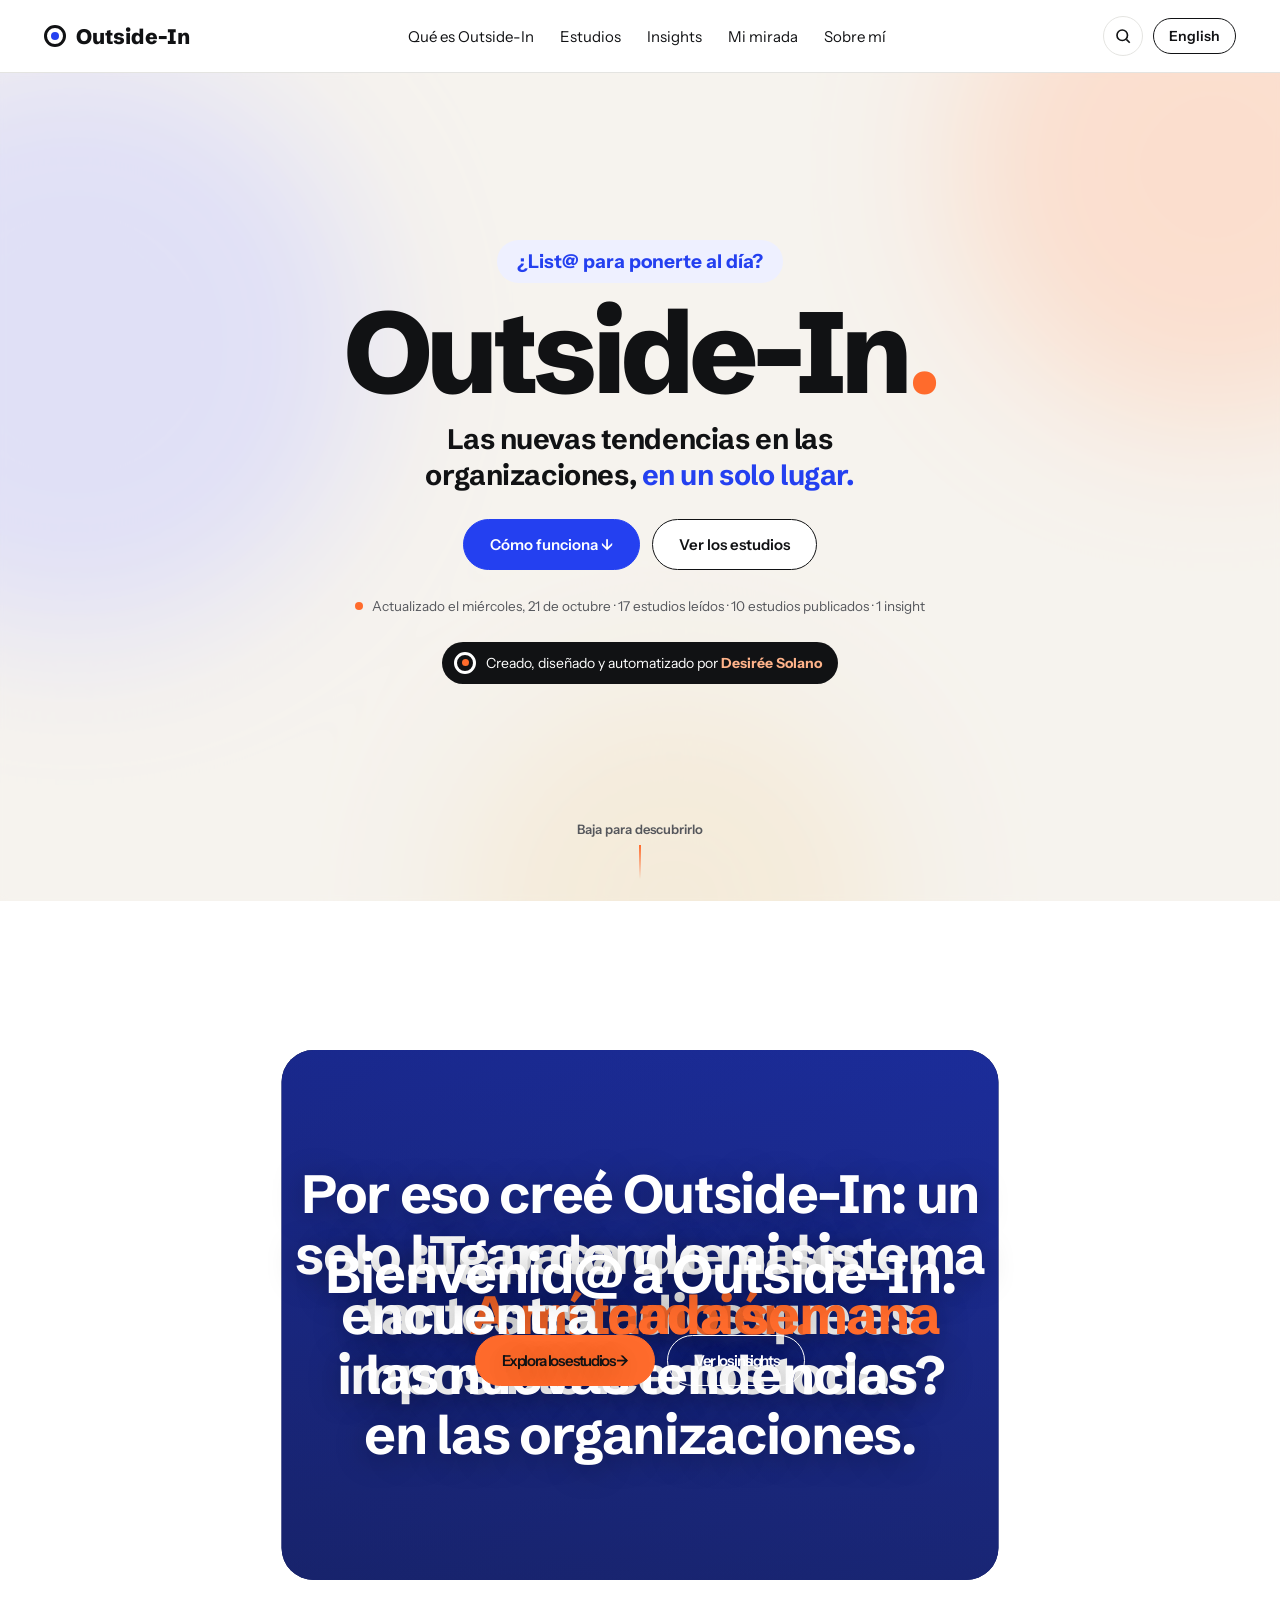
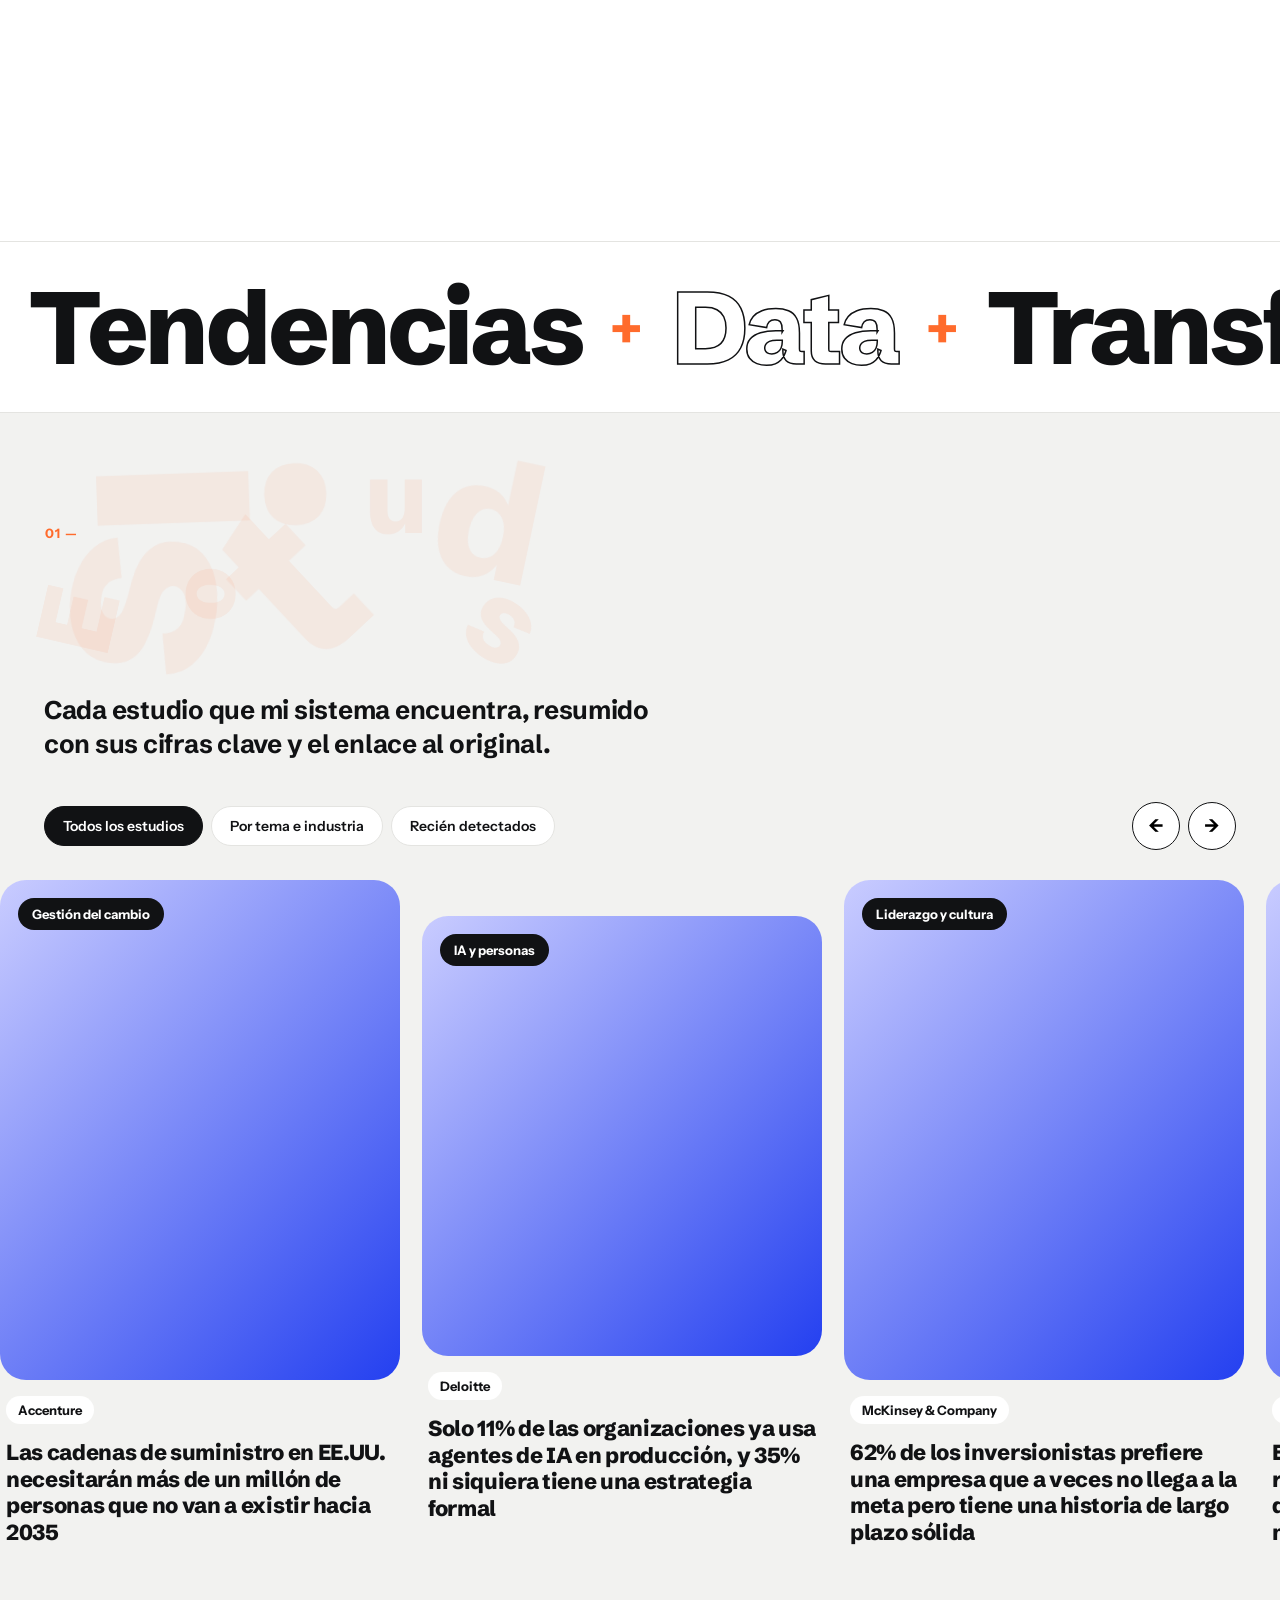
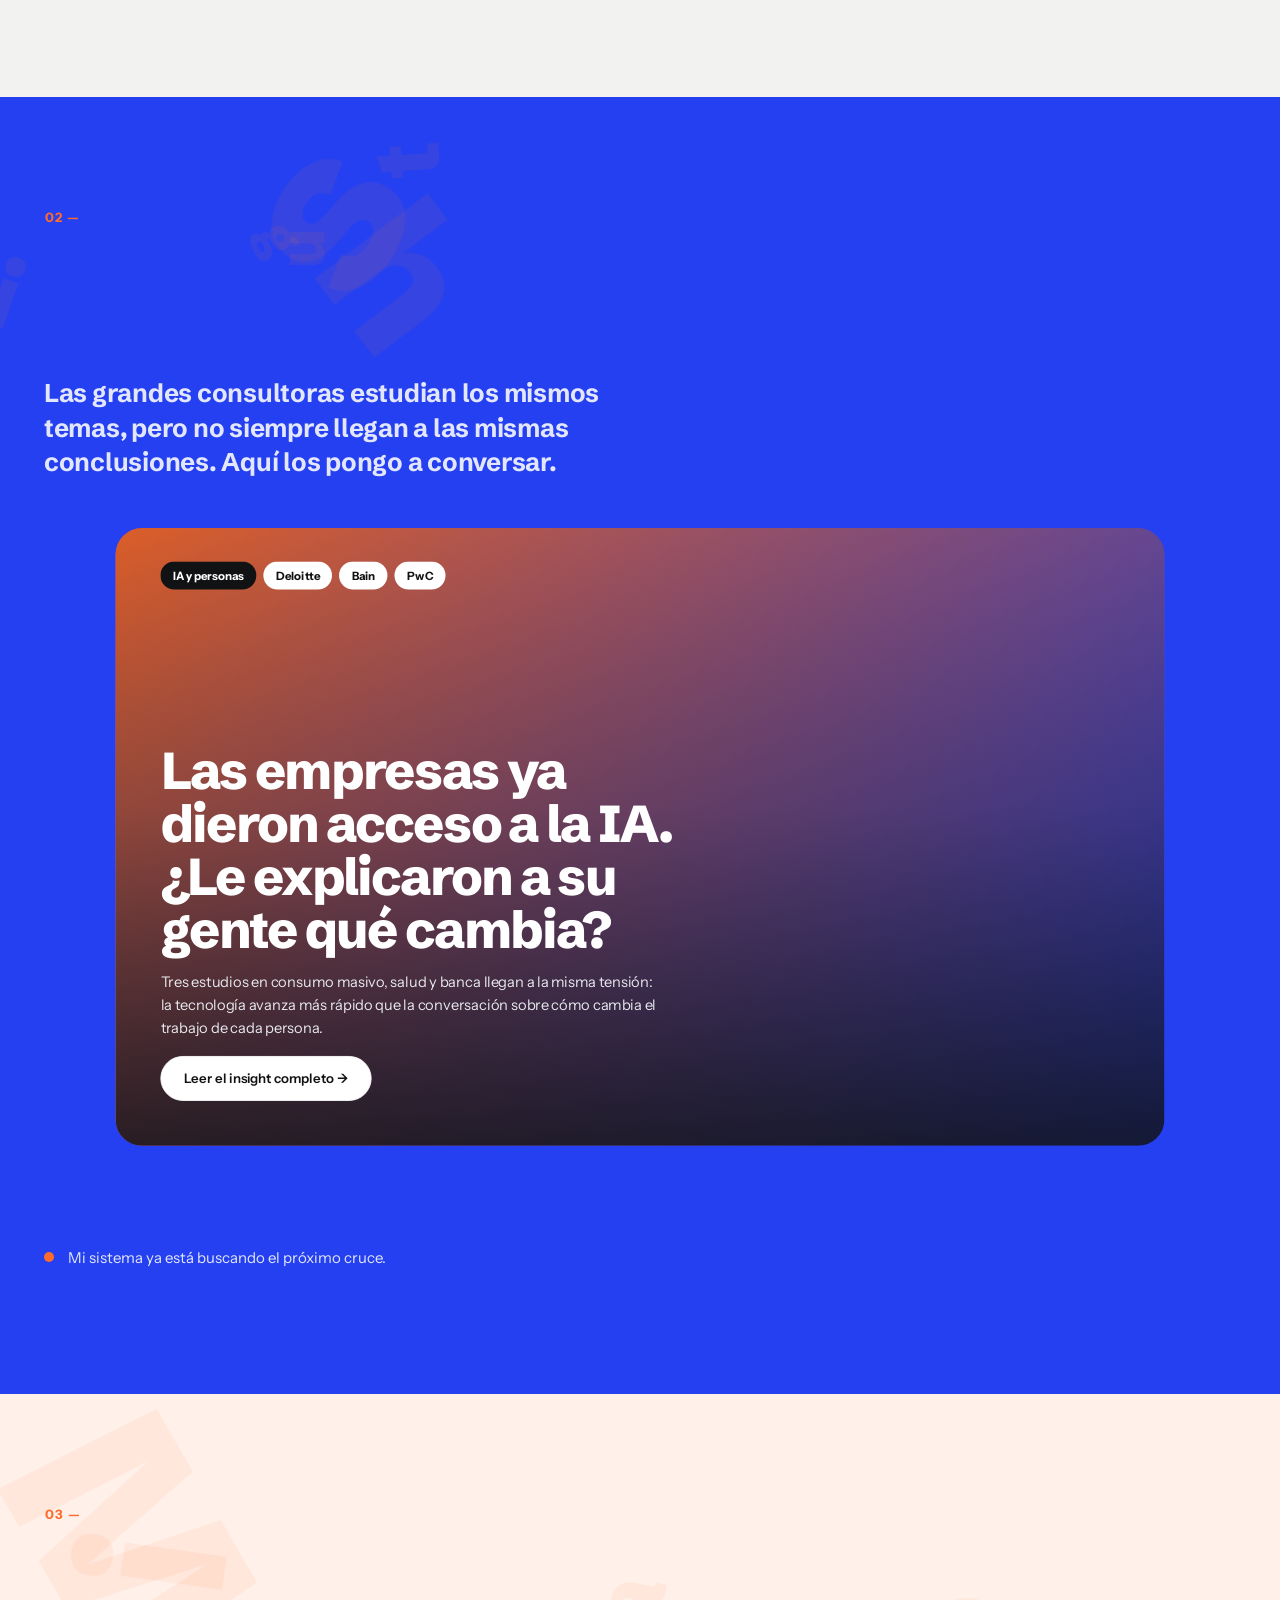
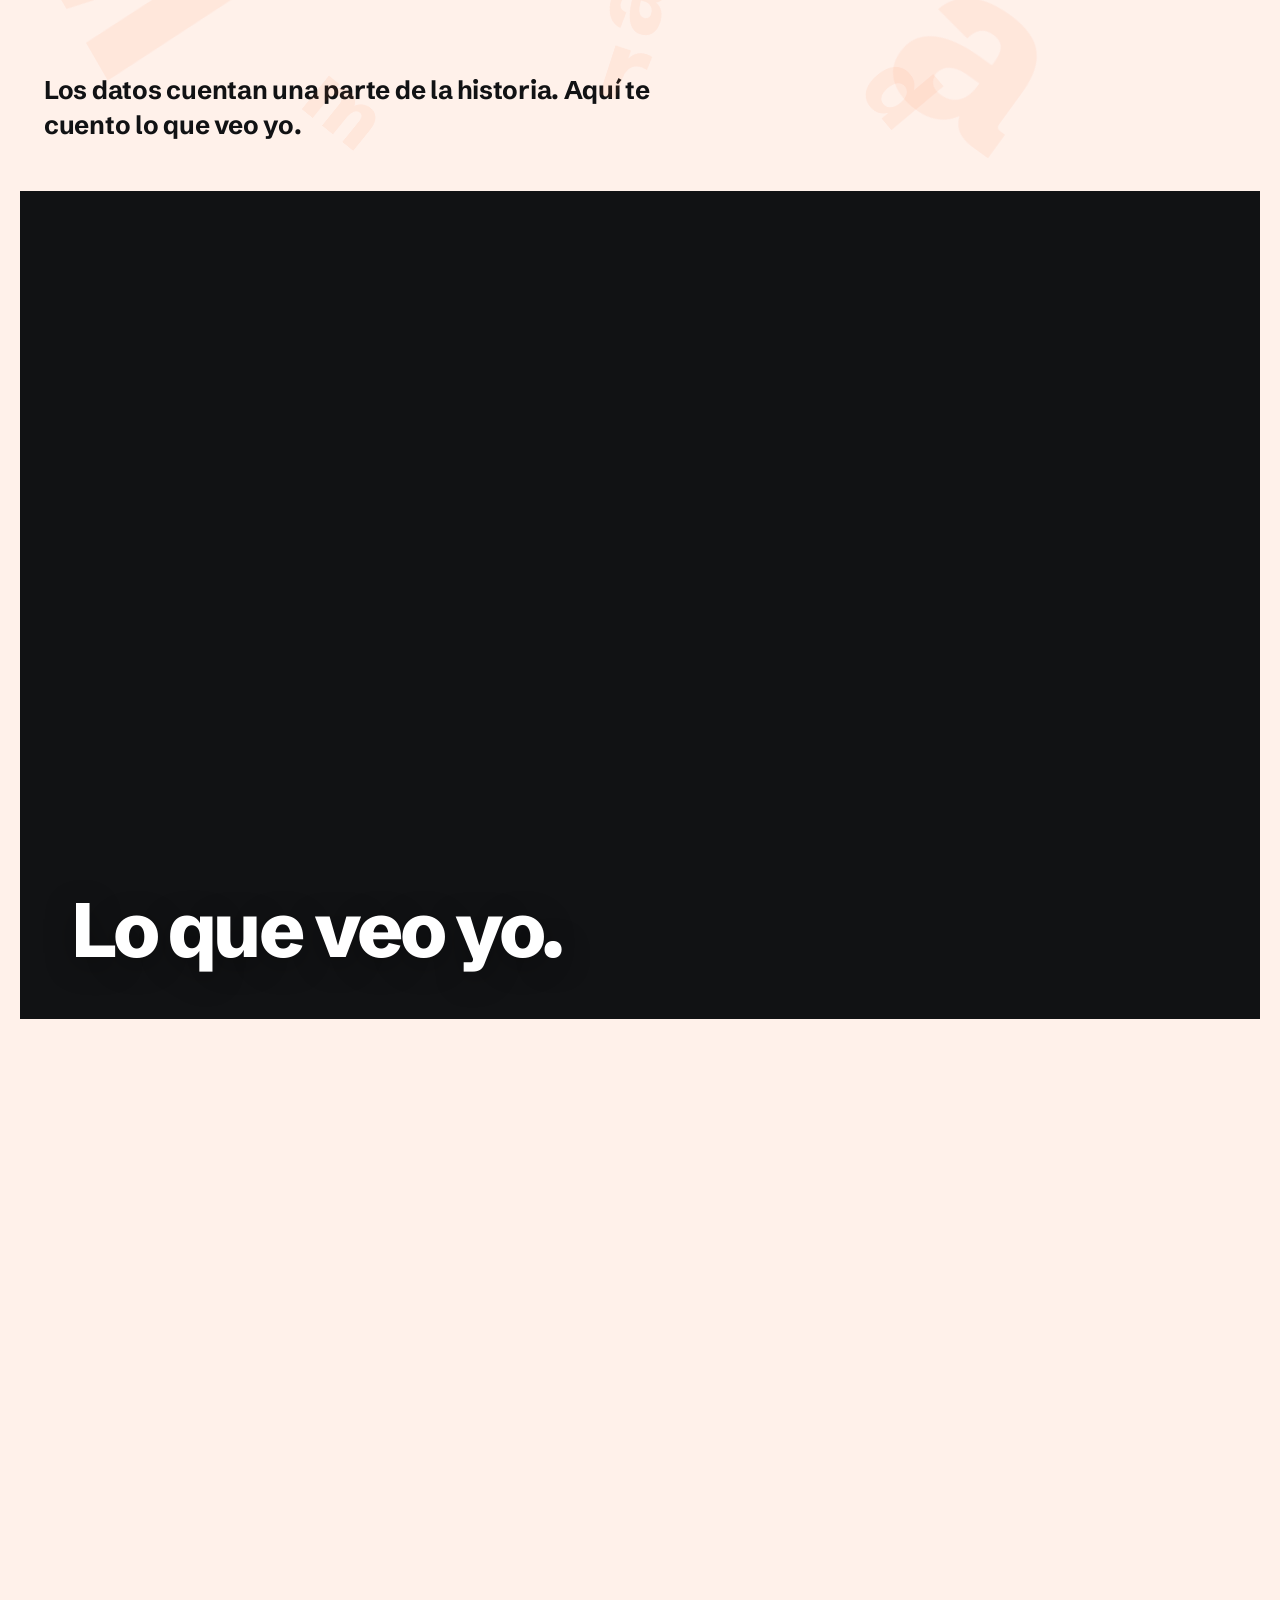
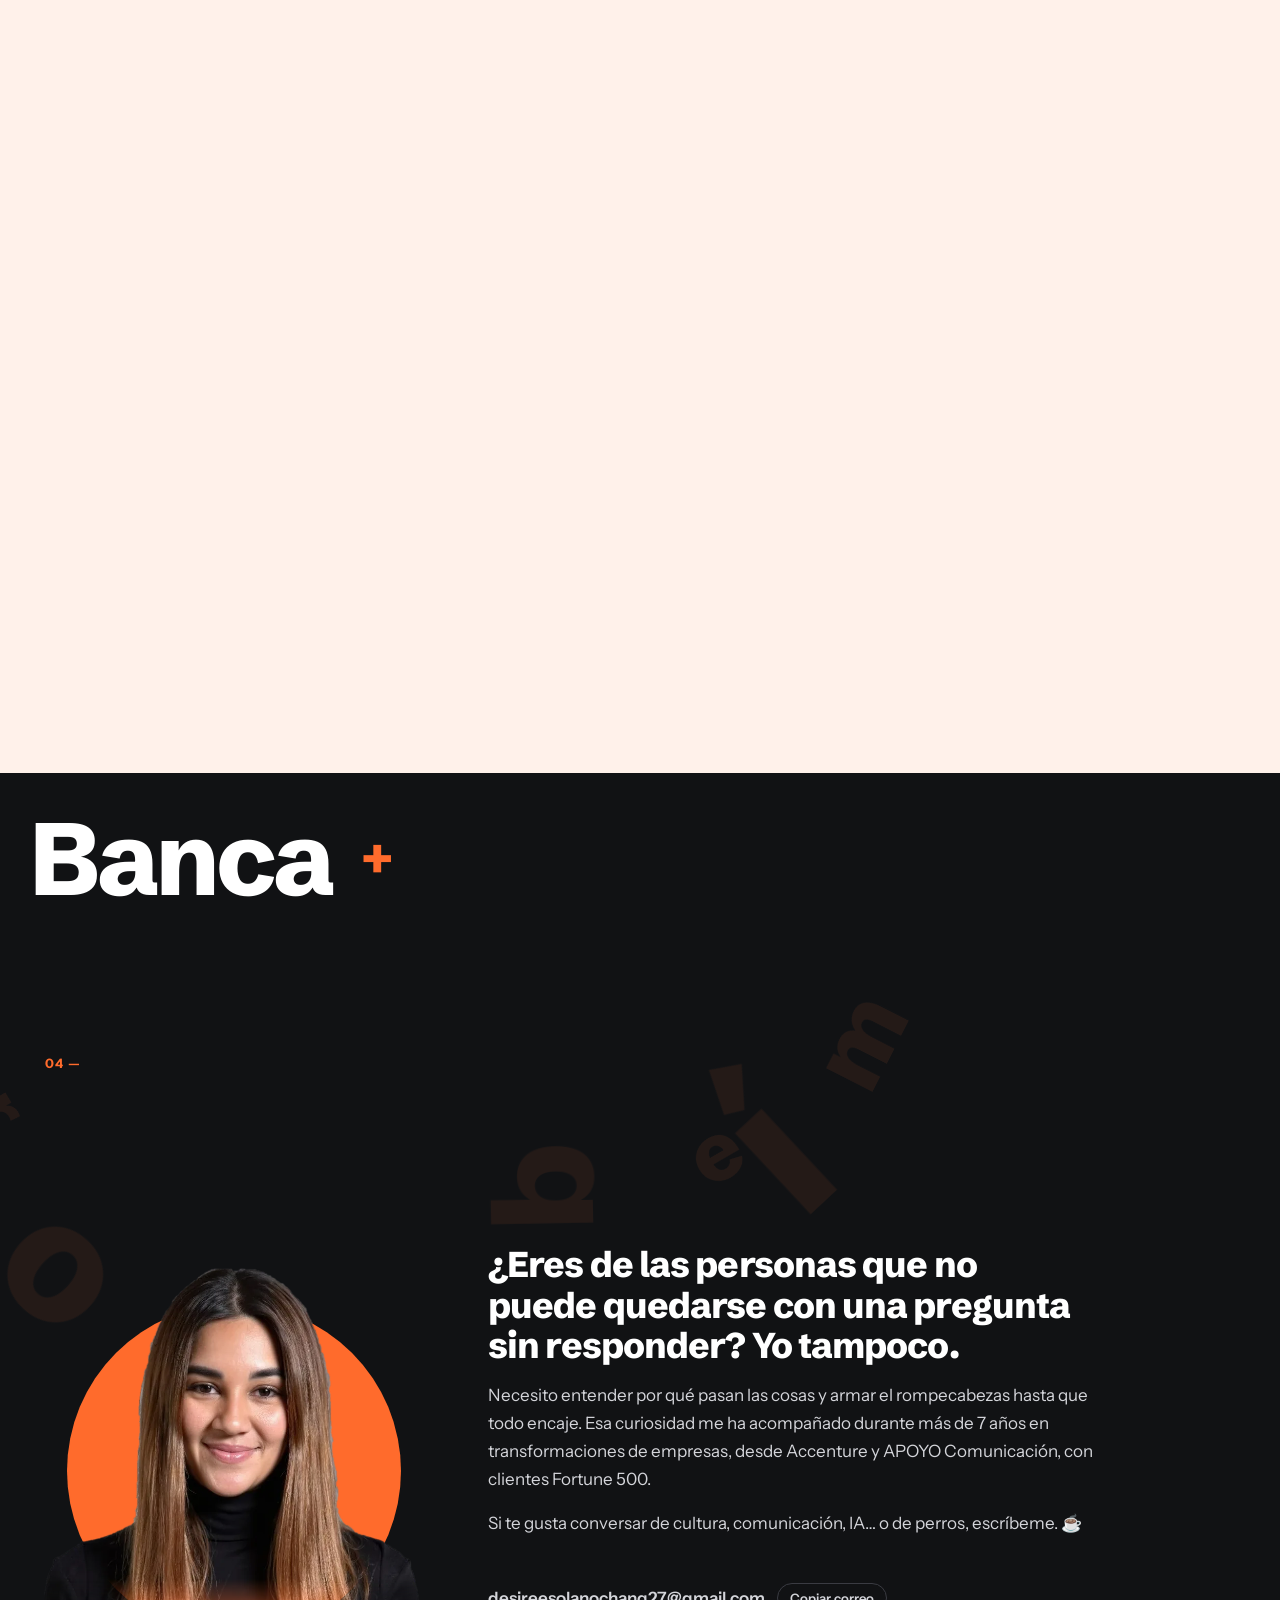
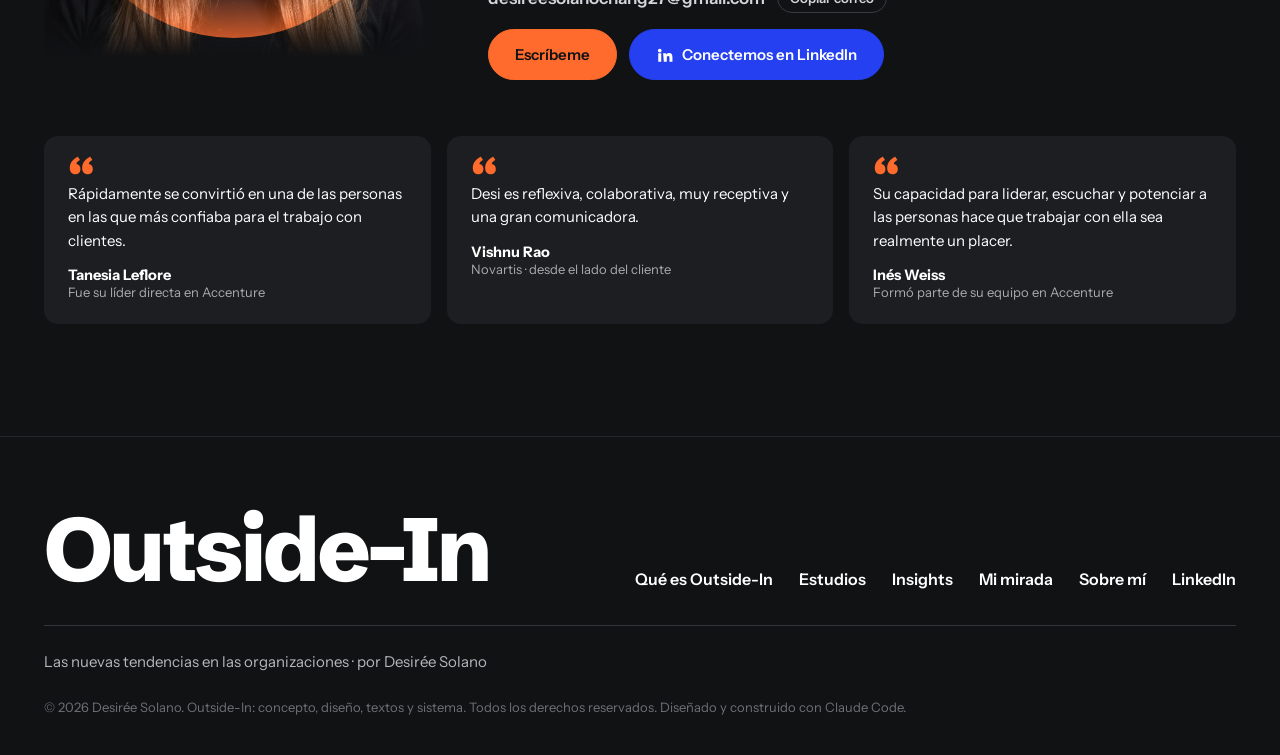
==== commit 110e9a52: "Propuesta: recursos de las referencias (fondo difuminado, franjas de palabras, carrusel, tarjeta que" ====
--- a/propuesta/index.html
+++ b/propuesta/index.html
@@ -197,6 +197,70 @@
 .pie-sub{margin:26px 0 0;font-size:15px;color:#B5B7BC}
 .pie-legal{margin:28px 0 0;font-size:13px;color:#6E7076}
 
+
+/* ===== Recursos nuevos (referencias Coca-Cola, Bluepoint, Accenture) ===== */
+/* Portada: fondo suave con manchas de color difuminadas que se mueven */
+.portada{background:#F6F3EE}
+.manchas{position:absolute;inset:-10%;z-index:0;filter:blur(70px);opacity:.75;pointer-events:none}
+.manchas span{position:absolute;border-radius:50%;animation:deriva 18s ease-in-out infinite alternate}
+.manchas span:nth-child(1){width:46vw;height:46vw;left:-6%;top:6%;background:#C9CCFF}
+.manchas span:nth-child(2){width:40vw;height:40vw;right:-4%;top:-8%;background:#FFC9AE;animation-duration:22s}
+.manchas span:nth-child(3){width:34vw;height:34vw;left:38%;bottom:-14%;background:#F2E3C6;animation-duration:26s}
+@keyframes deriva{to{transform:translate(6vw,4vh) scale(1.12)}}
+.portada::before{background:rgba(246,243,238,.35)!important}
+
+/* Franja de palabras grandes que corre */
+.cinta-palabras{overflow:hidden;padding:34px 0;background:var(--blanco);border-block:1px solid var(--borde)}
+.cinta-palabras.oscura{background:var(--negro);color:var(--blanco);border:0}
+.pista{display:flex;align-items:center;width:max-content;animation:corre 46s linear infinite}
+.pista span{font:800 clamp(46px,8vw,124px)/1 var(--t);letter-spacing:-.04em;padding:0 .28em;white-space:nowrap}
+.pista span.hueca{color:transparent;-webkit-text-stroke:1.5px currentColor}
+.cinta-palabras:not(.oscura) .pista span.hueca{-webkit-text-stroke-color:var(--negro)}
+.pista i{font-style:normal;color:var(--naranja);font:800 clamp(28px,4vw,56px) var(--t)}
+@keyframes corre{to{transform:translateX(-50%)}}
+
+/* Estudios: carrusel horizontal de tarjetas con foto */
+.carrusel-cab{display:flex;justify-content:space-between;align-items:center;gap:16px;flex-wrap:wrap;margin:40px 0 26px}
+.carrusel-cab .pestanas{margin:0}
+.flechas-c{display:flex;gap:8px}
+.flechas-c button{width:48px;height:48px;border-radius:50%;border:1.5px solid var(--negro);background:var(--blanco);font:700 18px var(--x);cursor:pointer}
+.flechas-c button:hover{background:var(--negro);color:var(--blanco)}
+.carrusel{display:flex;gap:22px;overflow-x:auto;scroll-snap-type:x mandatory;scrollbar-width:none;padding:4px max(24px,calc((100vw - 1240px)/2 + 24px)) 12px;margin:0}
+.carrusel::-webkit-scrollbar{display:none}
+.ficha{flex:0 0 min(400px,80vw);scroll-snap-align:start;color:var(--negro);text-decoration:none;display:flex;flex-direction:column;gap:16px}
+.ficha .foto{position:relative;aspect-ratio:4/5;border-radius:26px;overflow:hidden;background:linear-gradient(135deg,var(--lila),var(--azul))}
+.ficha:nth-child(3n+2) .foto{aspect-ratio:4/4.4;margin-top:36px}
+.ficha .foto img{width:100%;height:100%;object-fit:cover;transition:transform .8s cubic-bezier(.2,.7,.2,1)}
+.ficha:hover .foto img{transform:scale(1.07)}
+.ficha .tag{position:absolute;left:18px;top:18px;background:var(--negro);color:var(--blanco);font:700 13px var(--x);padding:8px 14px;border-radius:999px}
+.ficha .chips{display:flex;gap:8px;align-items:center;padding-inline:6px}
+.ficha .chips span{background:var(--blanco);border-radius:999px;padding:6px 12px;font:700 13px var(--x)}
+.ficha h3{margin:0;padding-inline:6px;font:800 clamp(20px,1.7vw,24px)/1.22 var(--t);letter-spacing:-.015em}
+
+/* Insights: tarjeta gigante con foto que crece al bajar */
+.gigante-card{display:block;position:relative;margin-top:48px;border-radius:30px;overflow:hidden;min-height:min(78vh,720px);color:var(--blanco);text-decoration:none;transform:scale(var(--crece,.9));transform-origin:center top;transition:transform .1s linear;background:linear-gradient(135deg,var(--naranja),var(--azul))}
+.gigante-card img{position:absolute;inset:0;width:100%;height:100%;object-fit:cover}
+.gigante-card::after{content:"";position:absolute;inset:0;background:linear-gradient(180deg,rgba(17,18,20,.15) 0%,rgba(17,18,20,.35) 45%,rgba(17,18,20,.85) 100%)}
+.gigante-card .dentro{position:absolute;inset:auto 0 0 0;z-index:2;padding:clamp(26px,4vw,56px);display:flex;flex-direction:column;gap:18px}
+.gigante-card .arriba{position:absolute;left:clamp(26px,4vw,56px);top:clamp(22px,3vw,40px);z-index:2;display:flex;gap:8px;flex-wrap:wrap}
+.gigante-card .arriba span{background:var(--negro);color:var(--blanco);border-radius:999px;padding:8px 14px;font:700 13px var(--x)}
+.gigante-card .arriba span.b{background:var(--blanco);color:var(--negro)}
+.gigante-card h3{margin:0;font:800 clamp(32px,4.6vw,72px)/1.02 var(--t);letter-spacing:-.035em;max-width:18ch;text-wrap:balance}
+.gigante-card p{margin:0;font-size:clamp(16px,1.3vw,19px);line-height:1.55;color:#E7E8EE;max-width:52ch}
+.gigante-card .btn{align-self:flex-start;background:var(--blanco);color:var(--negro);border-color:var(--blanco)}
+
+/* Mi mirada: la foto empieza a pantalla completa y se achica para dejar lugar al texto */
+.encoge{position:relative;height:230vh;margin-top:48px}
+.encoge-fija{position:sticky;top:72px;height:calc(100svh - 72px);overflow:hidden}
+.encoge .foto{position:absolute;left:0;top:0;bottom:0;width:var(--ancho,100%);border-radius:var(--radio-f,0px);overflow:hidden;background:var(--negro)}
+.encoge .foto img{width:100%;height:100%;object-fit:cover;opacity:.8}
+.encoge .foto .sobre{position:absolute;left:clamp(24px,4vw,56px);bottom:clamp(24px,4vw,56px);color:var(--blanco);font:800 clamp(40px,6vw,96px)/.95 var(--t);letter-spacing:-.045em;opacity:var(--sobre,1);text-shadow:0 6px 30px rgba(0,0,0,.35)}
+.encoge .lado{position:absolute;right:0;top:0;bottom:0;width:44%;display:flex;flex-direction:column;justify-content:center;gap:34px;padding-left:24px;opacity:var(--lado,0);transform:translateY(calc((1 - var(--lado,0)) * 40px))}
+.encoge .item small{font:700 12px var(--x);letter-spacing:.1em;text-transform:uppercase;color:var(--naranja)}
+.encoge .item h3{margin:8px 0 10px;font:800 clamp(26px,2.6vw,38px)/1.1 var(--t);letter-spacing:-.025em}
+.encoge .item p{margin:0;font-size:16.5px;line-height:1.6;color:var(--gris);max-width:44ch}
+.encoge .item + .item{border-top:1px solid #E8D8CE;padding-top:30px}
+
 /* Entradas suaves */
 .entra{opacity:0;transform:translateY(34px);transition:opacity .8s ease,transform .8s cubic-bezier(.2,.7,.2,1)}
 .entra.visible{opacity:1;transform:none}
@@ -218,6 +282,19 @@
   .firma b{white-space:nowrap}
     .bajar{display:none}
   .historia{height:420vh}
+  .carrusel-cab{margin:30px 0 20px}
+  .flechas-c{display:none}
+  .ficha:nth-child(3n+2) .foto{aspect-ratio:4/5;margin-top:0}
+  .gigante-card{min-height:72svh;border-radius:22px}
+  .encoge{height:200vh}
+  .encoge .foto{right:0;width:auto;bottom:auto;height:var(--alto-m,100%)}
+  .encoge .lado{left:0;right:0;width:auto;top:auto;bottom:0;height:calc(100% - 38%);padding:22px 24px 10px;gap:20px;justify-content:flex-start}
+  .encoge .item p{font-size:15px}
+  .encoge .item h3{font-size:24px}
+  .manchas span:nth-child(1){width:90vw;height:90vw}
+  .manchas span:nth-child(2){width:80vw;height:80vw}
+  .manchas span:nth-child(3){width:70vw;height:70vw}
+
   .ventana{--recorte-x:6%}
   .tarjetas,.destacado,.mirada,.yo-grid,.recos{grid-template-columns:1fr}
   .destacado .img{min-height:240px}
@@ -231,6 +308,18 @@
   .entra{opacity:1;transform:none}
   .flota{opacity:.55}
 }
+
+/* Menú del celular */
+.menu-btn{display:none;width:40px;height:40px;border-radius:50%;border:1px solid var(--borde);background:var(--negro);cursor:pointer;flex-direction:column;align-items:center;justify-content:center;gap:5px}
+.menu-btn span{width:16px;height:2px;background:var(--blanco);border-radius:2px;transition:transform .25s ease}
+.menu-btn[aria-expanded="true"] span:first-child{transform:translateY(3.5px) rotate(45deg)}
+.menu-btn[aria-expanded="true"] span:last-child{transform:translateY(-3.5px) rotate(-45deg)}
+@media (max-width:900px){
+  .menu-btn{display:flex}
+  .cab .idioma{padding:7px 12px;font-size:13px}
+  .cab nav.abierto{display:flex;position:absolute;left:0;right:0;top:100%;flex-direction:column;gap:0;background:var(--blanco);border-bottom:1px solid var(--borde);box-shadow:0 18px 30px rgba(17,18,20,.12);padding:8px 24px 18px}
+  .cab nav.abierto a{font:800 26px var(--t);letter-spacing:-.02em;padding:14px 0;border-bottom:1px solid var(--borde)}
+}
 </style>
 </head>
 <body>
@@ -239,7 +328,7 @@
   <div class="envoltura">
     <a class="logo" href="#inicio"><i></i>Outside-In</a>
     <nav><a href="que-es.html">Qué es Outside-In</a><a href="#estudios">Estudios</a><a href="#insights">Insights</a><a href="#mirada">Mi mirada</a><a href="#yo">Sobre mí</a></nav>
-    <div class="acciones"><button type="button" class="lupa" id="lupa" aria-label="Buscar estudios" aria-expanded="false"><svg viewBox="0 0 24 24" width="18" height="18" fill="none" stroke="currentColor" stroke-width="2.2" aria-hidden="true"><circle cx="11" cy="11" r="7"></circle><line x1="16.5" y1="16.5" x2="21" y2="21"></line></svg></button><span class="idioma">English</span></div>
+    <div class="acciones"><button type="button" class="lupa" id="lupa" aria-label="Buscar estudios" aria-expanded="false"><svg viewBox="0 0 24 24" width="18" height="18" fill="none" stroke="currentColor" stroke-width="2.2" aria-hidden="true"><circle cx="11" cy="11" r="7"></circle><line x1="16.5" y1="16.5" x2="21" y2="21"></line></svg></button><span class="idioma">English</span><button type="button" class="menu-btn" id="menu-btn" aria-label="Abrir menú" aria-expanded="false"><span></span><span></span></button></div>
   </div>
   <div class="buscador" id="buscador" hidden>
     <div class="envoltura">
@@ -254,6 +343,7 @@
 <main>
   <!-- 1 · QUÉ ES OUTSIDE-IN: portada -->
   <section class="portada" id="inicio">
+    <div class="manchas" aria-hidden="true"><span></span><span></span><span></span></div>
     <div class="escena-afuera" id="escena-afuera" aria-hidden="true"></div>
     <div class="portada-centro">
       <div class="velo">
@@ -289,18 +379,20 @@
     </div>
   </section>
 
+  <!-- Franja de palabras grandes -->
+  <div class="cinta-palabras" aria-hidden="true"><div class="pista"><span class="">Tendencias</span><i>+</i><span class="hueca">Data</span><i>+</i><span class="">Transformación</span><i>+</i><span class="hueca">Organizaciones</span><i>+</i><span class="">Estudios</span><i>+</i><span class="hueca">Insights</span><i>+</i><span class="">Tendencias</span><i>+</i><span class="hueca">Data</span><i>+</i><span class="">Transformación</span><i>+</i><span class="hueca">Organizaciones</span><i>+</i><span class="">Estudios</span><i>+</i><span class="hueca">Insights</span><i>+</i></div></div>
+
   <!-- 2 · ESTUDIOS -->
   <section class="sec estudios" id="estudios">
     <div class="envoltura">
       <h2 class="palabra" data-numero="01">Estudios</h2>
       <p class="sub">Cada estudio que mi sistema encuentra, resumido con sus cifras clave y el enlace al original.</p>
-      <div class="pestanas"><span class="on">Todos los estudios</span><span>Por tema e industria</span><span>Recién detectados</span></div>
-      <div class="tarjetas">
-        <a class="tarjeta entra" href="../hallazgo.html?id=h-2026-10-deloitte-agentic"><div class="img"><img loading="lazy" src="https://images.unsplash.com/photo-1694903089438-bf28d4697d9a?auto=format&fit=crop&w=900&q=70" alt="" /></div><div class="cuerpo"><small>Deloitte · IA y personas</small><h3>Solo 11% de las organizaciones ya usa agentes de IA en producción, y 35% ni siquiera tiene una estrategia formal</h3><span class="ir">Leer el estudio completo →</span></div></a>
-        <a class="tarjeta entra" href="../hallazgo.html?id=h-2026-10-ey-tiendas"><div class="img"><img loading="lazy" src="https://images.unsplash.com/photo-1670684684445-a4504dca0bbc?auto=format&fit=crop&w=900&q=70" alt="" /></div><div class="cuerpo"><small>EY · Consumo masivo</small><h3>94% de los consumidores termina decidiendo su compra en la tienda, aunque haya investigado en otros canales</h3><span class="ir">Leer el estudio completo →</span></div></a>
-        <a class="tarjeta entra" href="../hallazgo.html?id=h-2026-10-pwc-fs-ia"><div class="img"><img loading="lazy" src="https://images.unsplash.com/photo-1563013544-824ae1b704d3?auto=format&fit=crop&w=900&q=70" alt="" /></div><div class="cuerpo"><small>PwC · Servicios financieros</small><h3>8 de cada 10 líderes financieros esperan que su plantilla sea al menos 20% más pequeña en cinco años</h3><span class="ir">Leer el estudio completo →</span></div></a>
+      <div class="carrusel-cab">
+        <div class="pestanas"><span class="on">Todos los estudios</span><span>Por tema e industria</span><span>Recién detectados</span></div>
+        <div class="flechas-c"><button type="button" id="c-izq" aria-label="Anteriores">←</button><button type="button" id="c-der" aria-label="Siguientes">→</button></div>
       </div>
     </div>
+    <div class="carrusel" id="carrusel"></div>
   </section>
 
   <!-- 3 · INSIGHTS -->
@@ -308,13 +400,13 @@
     <div class="envoltura">
       <h2 class="palabra" data-numero="02">Insights</h2>
       <p class="sub">Las grandes consultoras estudian los mismos temas, pero no siempre llegan a las mismas conclusiones. Aquí los pongo a conversar.</p>
-      <a class="destacado entra" href="../insight.html?id=i-2026-10-ia-roles" style="text-decoration:none">
-        <div class="img"><img loading="lazy" src="https://images.unsplash.com/photo-1758519289074-9de36003622b?auto=format&fit=crop&w=1200&q=70" alt="" /><div class="fuentes"><span>Deloitte</span><span>Bain</span><span>PwC</span></div></div>
-        <div class="txt">
-          <small>IA y personas · 3 estudios</small>
+      <a class="gigante-card" id="gigante" href="../insight.html?id=i-2026-10-ia-roles">
+        <img loading="lazy" src="https://images.unsplash.com/photo-1758519289074-9de36003622b?auto=format&fit=crop&w=2000&q=70" alt="" />
+        <div class="arriba"><span>IA y personas</span><span class="b">Deloitte</span><span class="b">Bain</span><span class="b">PwC</span></div>
+        <div class="dentro">
           <h3>Las empresas ya dieron acceso a la IA. ¿Le explicaron a su gente qué cambia?</h3>
           <p>Tres estudios en consumo masivo, salud y banca llegan a la misma tensión: la tecnología avanza más rápido que la conversación sobre cómo cambia el trabajo de cada persona.</p>
-          <span class="btn p">Leer el insight completo →</span>
+          <span class="btn">Leer el insight completo →</span>
         </div>
       </a>
       <p class="proximo">Mi sistema ya está buscando el próximo cruce.</p>
@@ -326,24 +418,19 @@
     <div class="envoltura">
       <h2 class="palabra" data-numero="03">Mi mirada</h2>
       <p class="sub">Los datos cuentan una parte de la historia. Aquí te cuento lo que veo yo.</p>
-      <div class="mirada">
-        <article class="columna entra">
-          <img loading="lazy" src="https://images.unsplash.com/photo-1606836591695-4d58a73eba1e?auto=format&fit=crop&w=1200&q=70" alt="" />
-          <div class="txt">
-            <small>Mis columnas · Muy pronto</small>
-            <h3>Cada columna parte de un insight y te cuenta qué significa para quienes lideran.</h3>
-            <p>En primera persona, cortas y con una pregunta para seguir la conversación en LinkedIn.</p>
-          </div>
-        </article>
-        <article class="piezas-caja entra">
-          <div class="piezas" aria-hidden="true"><span></span><span></span><span></span><span></span></div>
-          <small>Cada trimestre · Primera edición muy pronto</small>
-          <h3>Juntando las piezas</h3>
-          <p>Mi propio estudio de estudios: lo que dicen decenas de investigaciones sobre las tendencias en las organizaciones, con una mirada especial en Latinoamérica.</p>
-        </article>
+    </div>
+    <div class="encoge" id="encoge">
+      <div class="encoge-fija envoltura">
+        <div class="foto"><img loading="lazy" src="https://images.unsplash.com/photo-1606836591695-4d58a73eba1e?auto=format&fit=crop&w=2000&q=70" alt="" /><span class="sobre">Lo que veo yo.</span></div>
+        <div class="lado">
+          <div class="item"><small>Mis columnas · Muy pronto</small><h3>Cada columna parte de un insight.</h3><p>Te cuento qué significa para quienes lideran: en primera persona, breve y con una pregunta para seguir la conversación en LinkedIn.</p></div>
+          <div class="item"><small>Cada trimestre · Primera edición muy pronto</small><h3>Juntando las piezas</h3><p>Mi propio estudio de estudios: lo que dicen decenas de investigaciones sobre las tendencias en las organizaciones, con una mirada especial en Latinoamérica.</p></div>
+        </div>
       </div>
     </div>
   </section>
+
+  <div class="cinta-palabras oscura" aria-hidden="true"><div class="pista" style="animation-direction:reverse"><span class="">Banca</span><i>+</i><span class="hueca">Salud y farmacéutica</span><i>+</i><span class="">Consumo masivo</span><i>+</i><span class="hueca">Liderazgo</span><i>+</i><span class="">Cultura</span><i>+</i><span class="hueca">Inteligencia artificial</span><i>+</i><span class="">Gestión del cambio</span><i>+</i><span class="">Banca</span><i>+</i><span class="hueca">Salud y farmacéutica</span><i>+</i><span class="">Consumo masivo</span><i>+</i><span class="hueca">Liderazgo</span><i>+</i><span class="">Cultura</span><i>+</i><span class="hueca">Inteligencia artificial</span><i>+</i><span class="">Gestión del cambio</span><i>+</i></div></div>
 
   <!-- 5 · SOBRE MÍ -->
   <section class="sec yo" id="yo">
@@ -386,6 +473,7 @@
 <script src="../js/datos.js"></script>
 <script src="../js/contador.js"></script>
 <script src="../js/buscador.js"></script>
+<script src="../js/imagenes.js"></script>
 <script>
 (function(){
   const reducido = window.matchMedia && matchMedia('(prefers-reduced-motion: reduce)').matches;
@@ -492,12 +580,53 @@
   const copiar=document.getElementById('copiar');
   copiar.addEventListener('click',async()=>{const c='desireesolanochang27@gmail.com';try{await navigator.clipboard.writeText(c);}catch(e){const t=document.createElement('textarea');t.value=c;document.body.appendChild(t);t.select();document.execCommand('copy');t.remove();}copiar.textContent='¡Copiado!';setTimeout(()=>copiar.textContent='Copiar correo',1800);});
 
+
+  // Estudios: carrusel con todos los estudios reales publicados
+  (function(){
+    const c=document.getElementById('carrusel'); if(!c||typeof HALLAZGOS==='undefined') return;
+    const nombres={life_sciences:'Salud y farmacéutica',servicios_financieros:'Servicios financieros',consumo_masivo:'Consumo masivo',gestion_cambio:'Gestión del cambio',ia_personas:'IA y personas',liderazgo_cultura:'Liderazgo y cultura'};
+    HALLAZGOS.filter(h=>h.esEjemplo===false).sort((a,b)=>(b.publicado||'').localeCompare(a.publicado||'')).forEach(h=>{
+      const a=document.createElement('a'); a.className='ficha'; a.href='../hallazgo.html?id='+encodeURIComponent(h.id);
+      const f=document.createElement('div'); f.className='foto';
+      if(typeof imagenDeHallazgo==='function'){const im=document.createElement('img');im.loading='lazy';im.alt='';im.src=urlImagen(imagenDeHallazgo(h),900);im.addEventListener('error',()=>im.style.visibility='hidden');f.appendChild(im);}
+      const t=document.createElement('span'); t.className='tag'; t.textContent=nombres[h.tema]||nombres[h.industria]||''; f.appendChild(t);
+      const ch=document.createElement('div'); ch.className='chips'; const s1=document.createElement('span'); s1.textContent=h.fuente; ch.appendChild(s1);
+      if(h.tema&&h.industria){const s2=document.createElement('span'); s2.textContent=nombres[h.industria]; ch.appendChild(s2);}
+      const h3=document.createElement('h3'); h3.textContent=h.hallazgo_es;
+      a.append(f,ch,h3); c.appendChild(a);
+    });
+    const paso=()=>Math.min(420,innerWidth*.8)+22;
+    document.getElementById('c-izq').onclick=()=>c.scrollBy({left:-paso(),behavior:'smooth'});
+    document.getElementById('c-der').onclick=()=>c.scrollBy({left:paso(),behavior:'smooth'});
+  })();
+
+  // Insights: la tarjeta crece al bajar. Mi mirada: la foto se achica y aparece el texto.
+  const gigante=document.getElementById('gigante'), encoge=document.getElementById('encoge');
+  function escalas(){
+    if(gigante){const r=gigante.getBoundingClientRect();const p=Math.min(1,Math.max(0,(innerHeight-r.top)/(innerHeight*.9)));gigante.style.setProperty('--crece',reducido?1:(.88+.12*p).toFixed(3));}
+    if(encoge){
+      const r=encoge.getBoundingClientRect();const total=encoge.offsetHeight-innerHeight;
+      const p=reducido?1:Math.min(1,Math.max(0,(-r.top+innerHeight*.1)/total));
+      const k=Math.min(1,p/0.7), movil=innerWidth<900;
+      encoge.style.setProperty('--ancho',`${(100-48*k).toFixed(2)}%`);
+      encoge.style.setProperty('--alto-m',`${(100-62*k).toFixed(2)}%`);
+      encoge.style.setProperty('--radio-f',`${(24*k).toFixed(1)}px`);
+      encoge.style.setProperty('--sobre',(1-k*1.6).toFixed(2));
+      encoge.style.setProperty('--lado',Math.max(0,(k-.45)/.55).toFixed(2));
+    }
+  }
+
   let tick=false;
-  function todo(){historiaAvance();palabrasAvance();tick=false;}
+  function todo(){historiaAvance();palabrasAvance();escalas();tick=false;}
   addEventListener('scroll',()=>{if(!tick){tick=true;requestAnimationFrame(todo);}},{passive:true});
   addEventListener('resize',todo);
   todo();
 })();
 </script>
+<script>
+(function(){const b=document.getElementById('menu-btn'),n=document.querySelector('.cab nav');if(!b||!n)return;
+b.addEventListener('click',()=>{const a=!n.classList.contains('abierto');n.classList.toggle('abierto',a);b.setAttribute('aria-expanded',String(a));});
+n.querySelectorAll('a').forEach(x=>x.addEventListener('click',()=>{n.classList.remove('abierto');b.setAttribute('aria-expanded','false');}));})();
+</script>
 </body>
 </html>
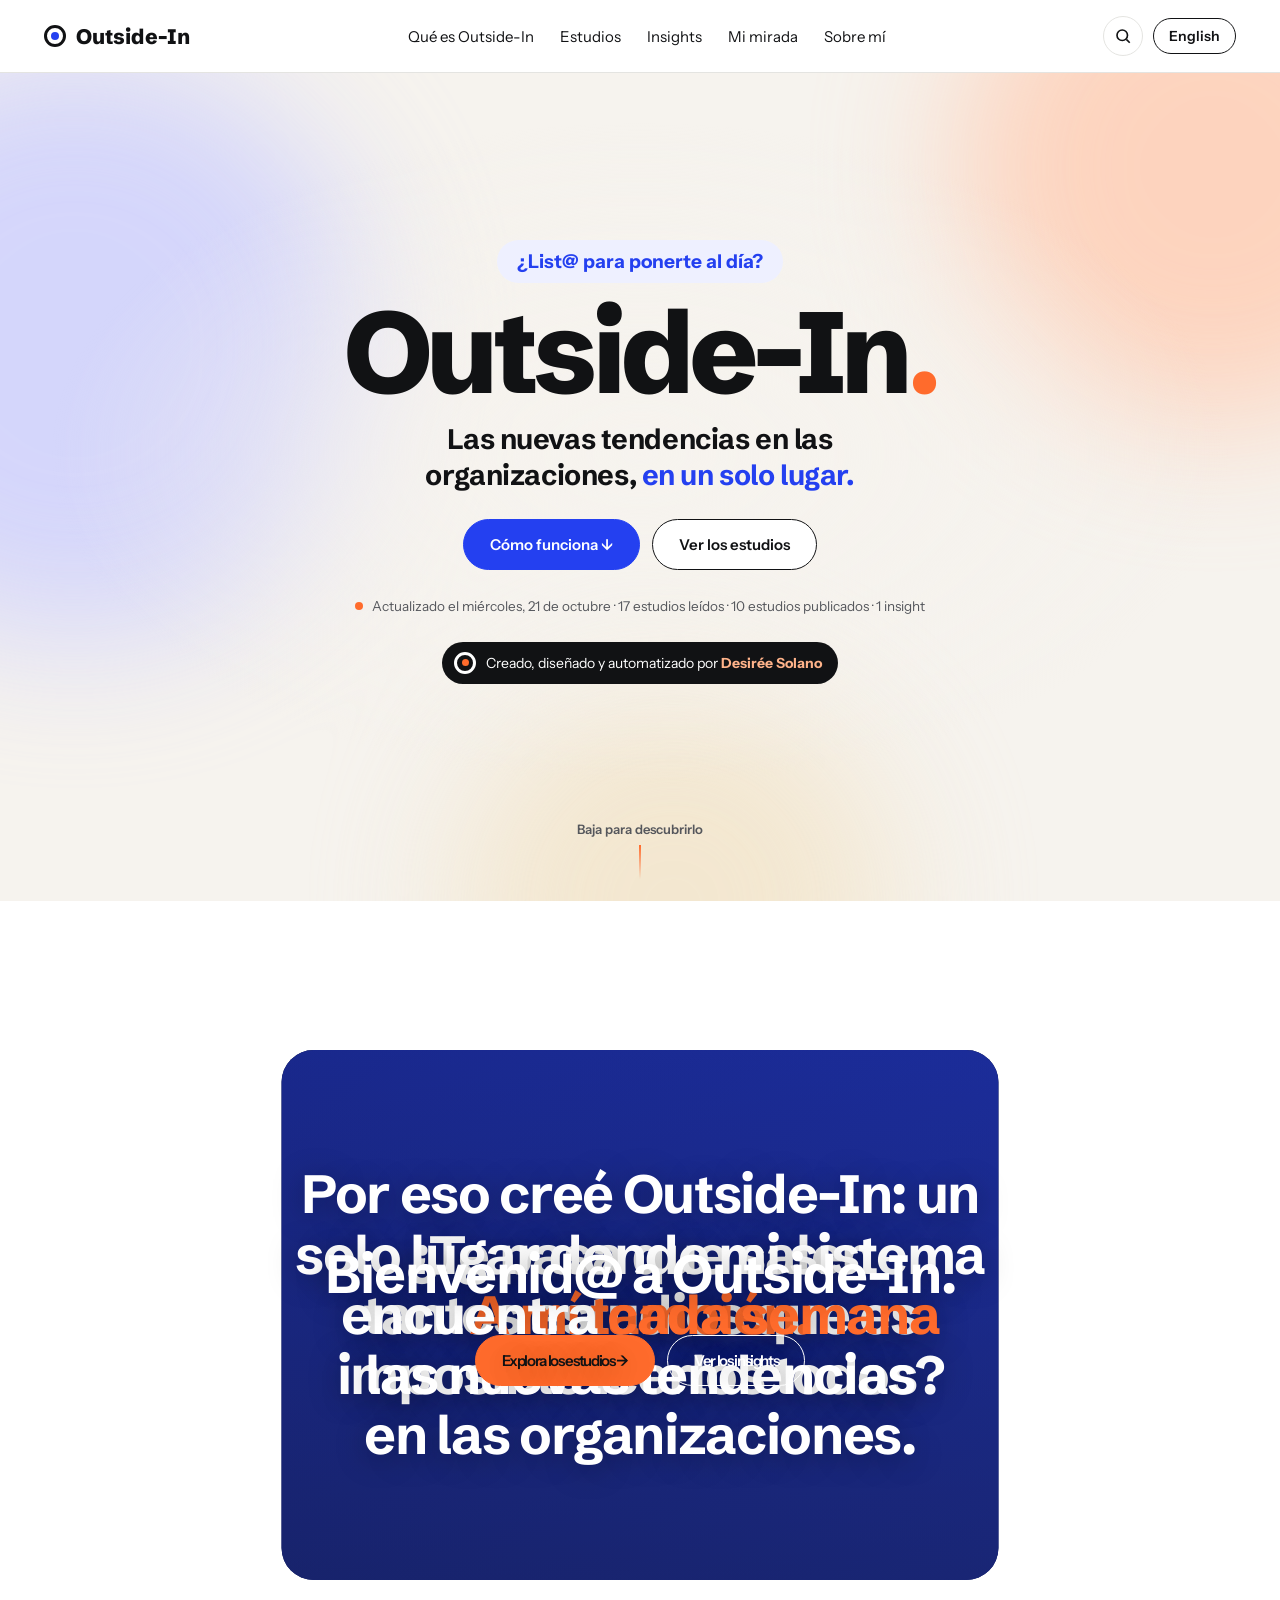
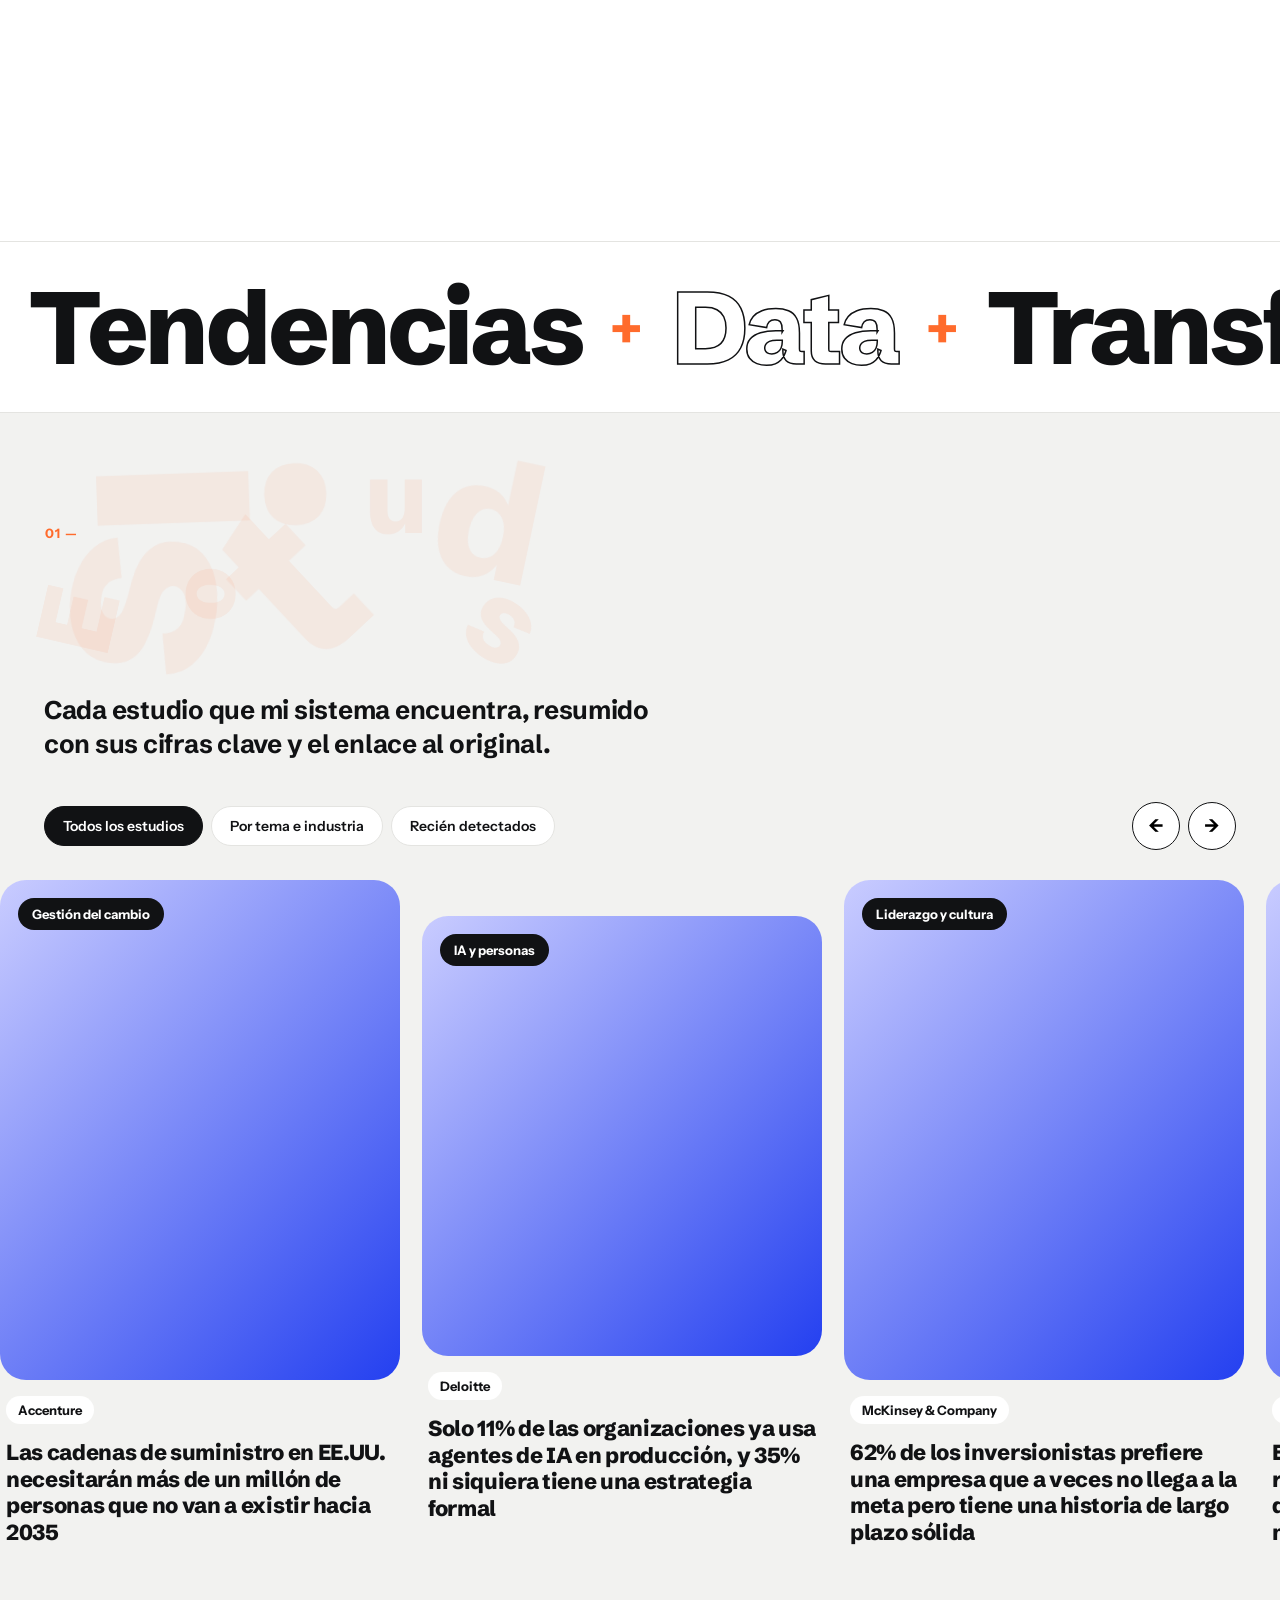
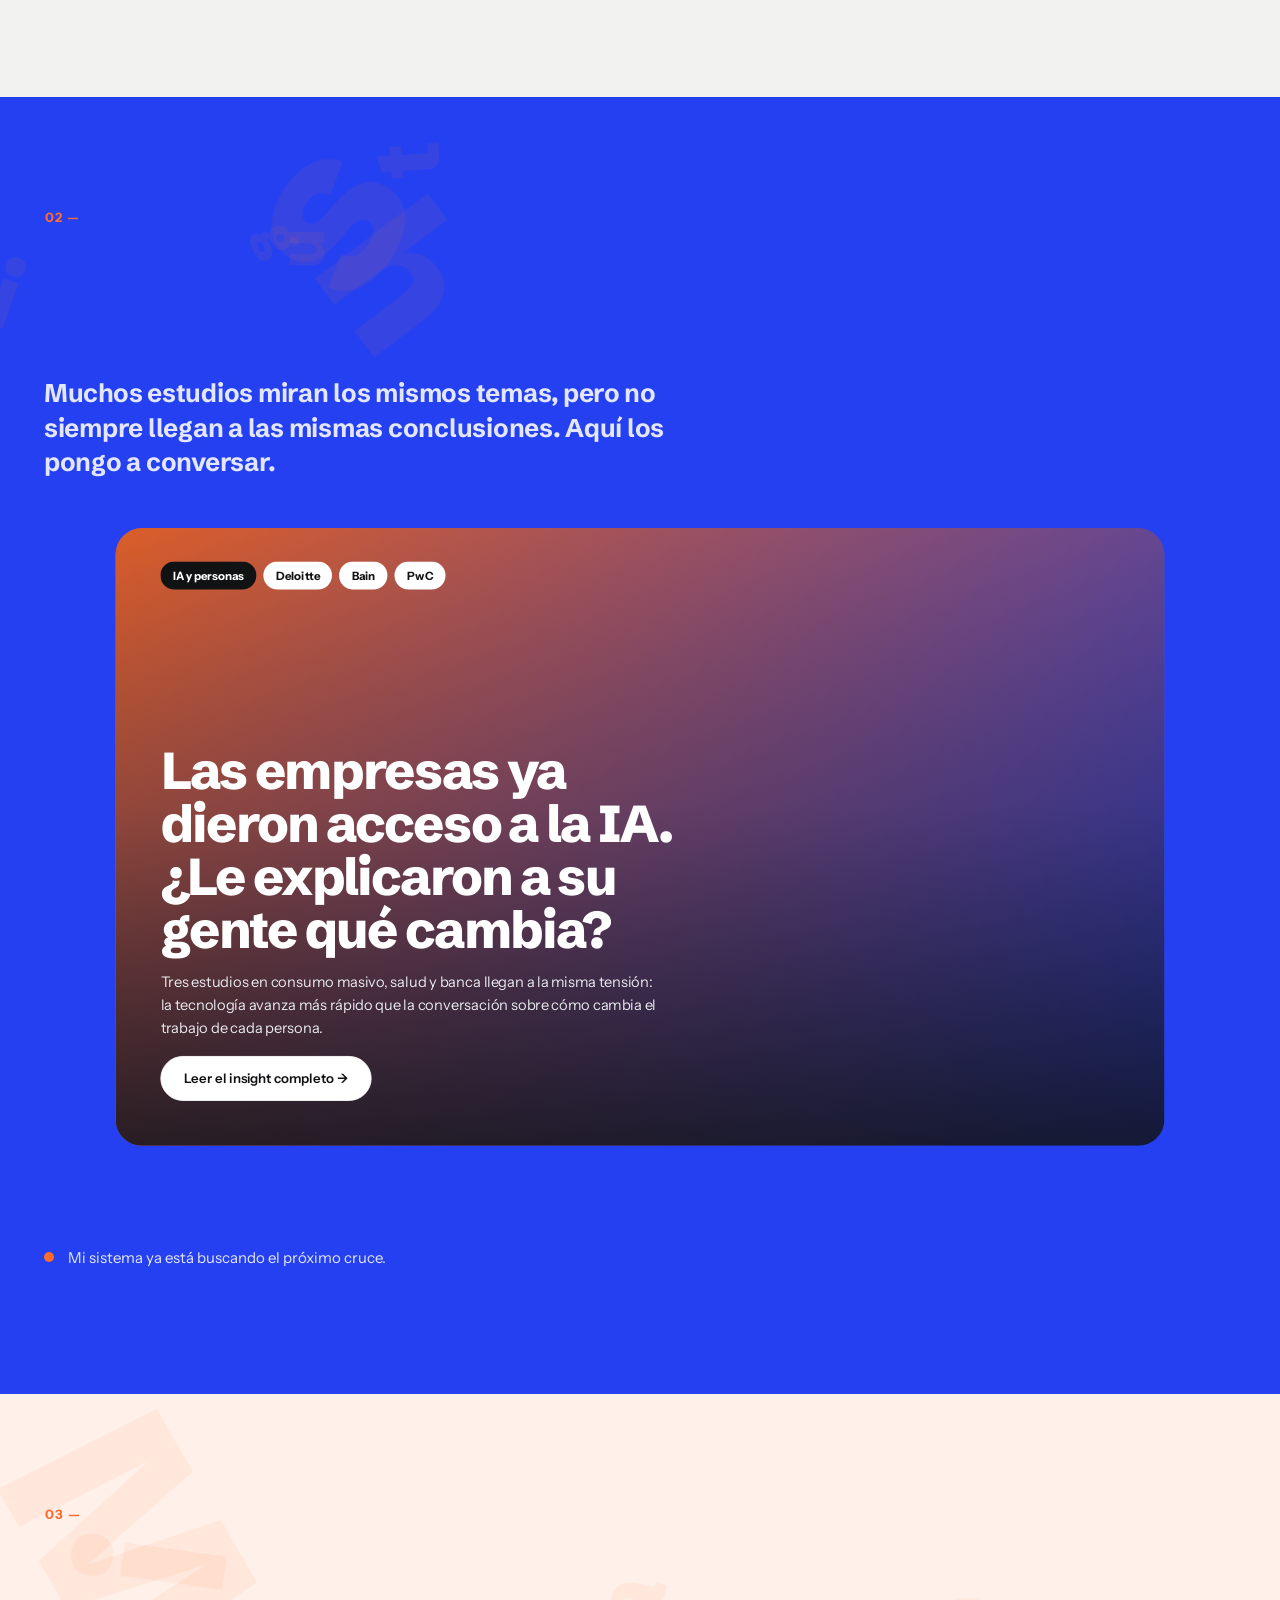
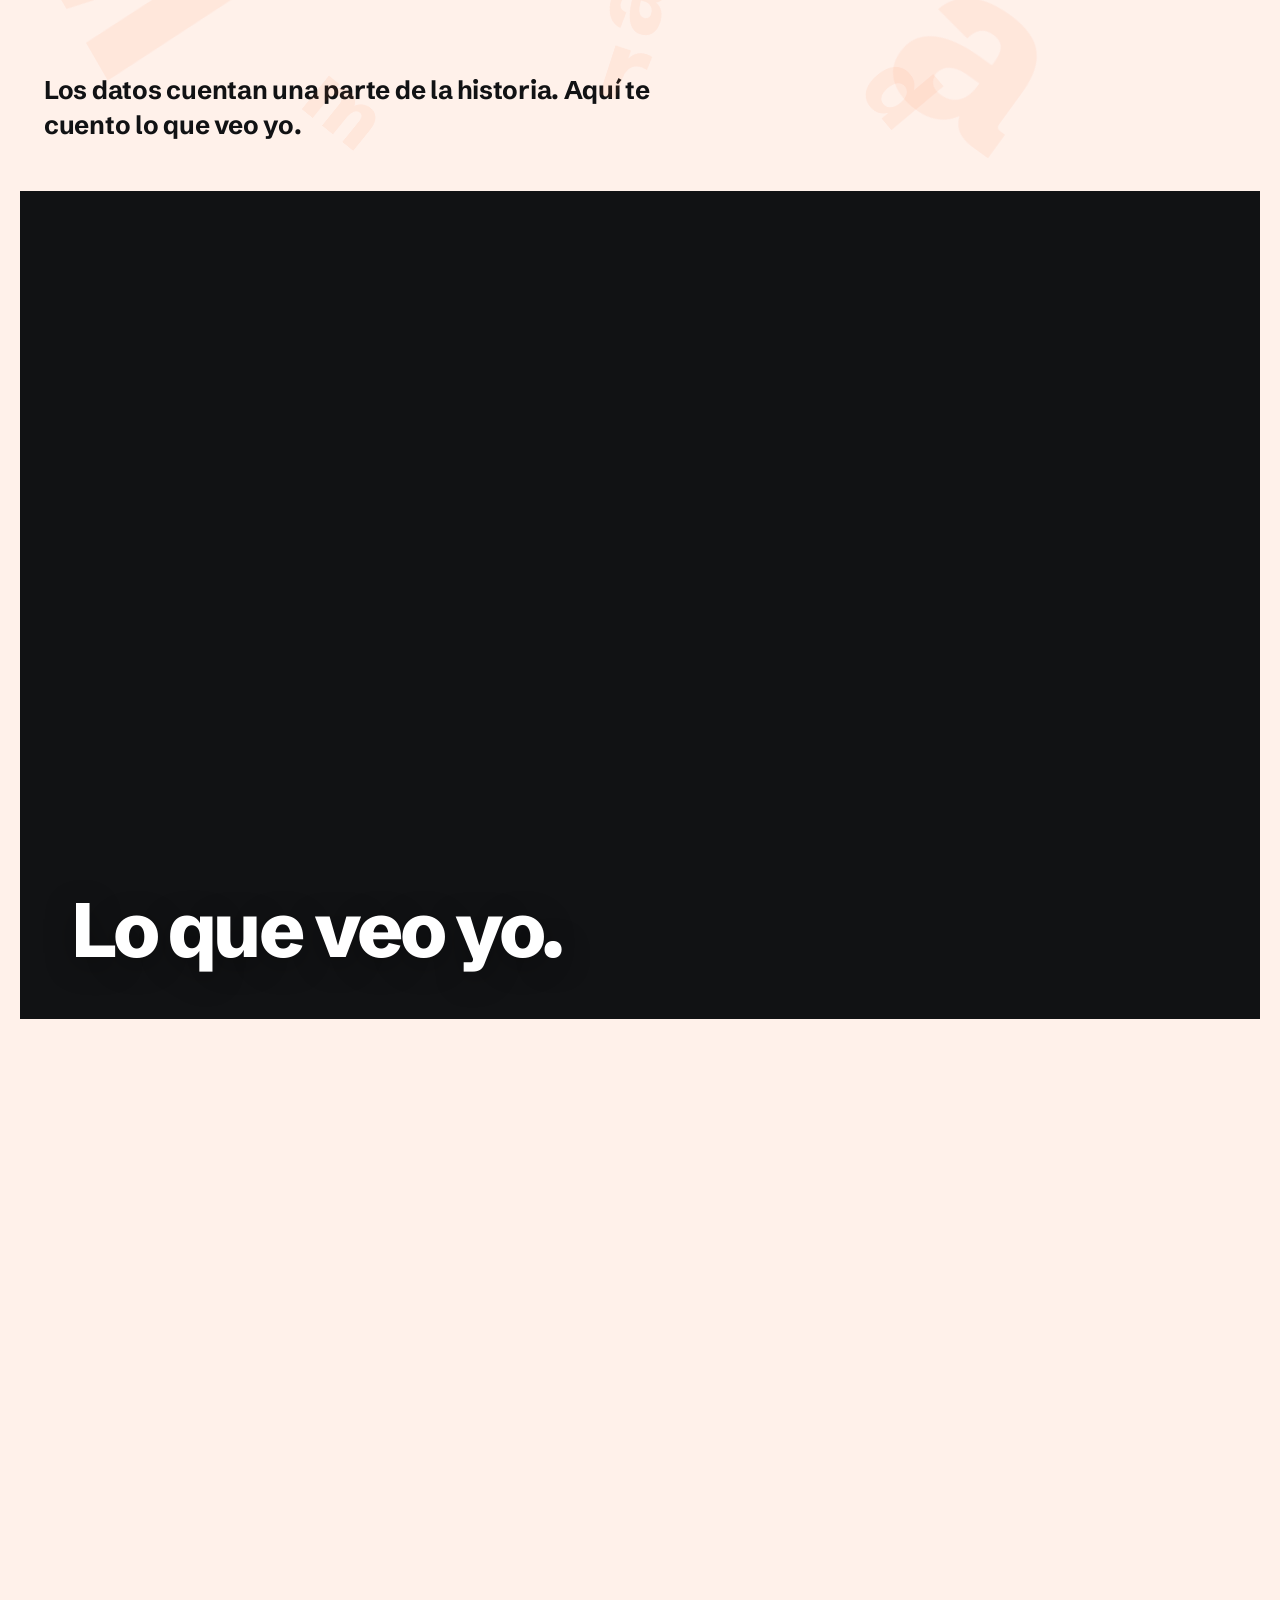
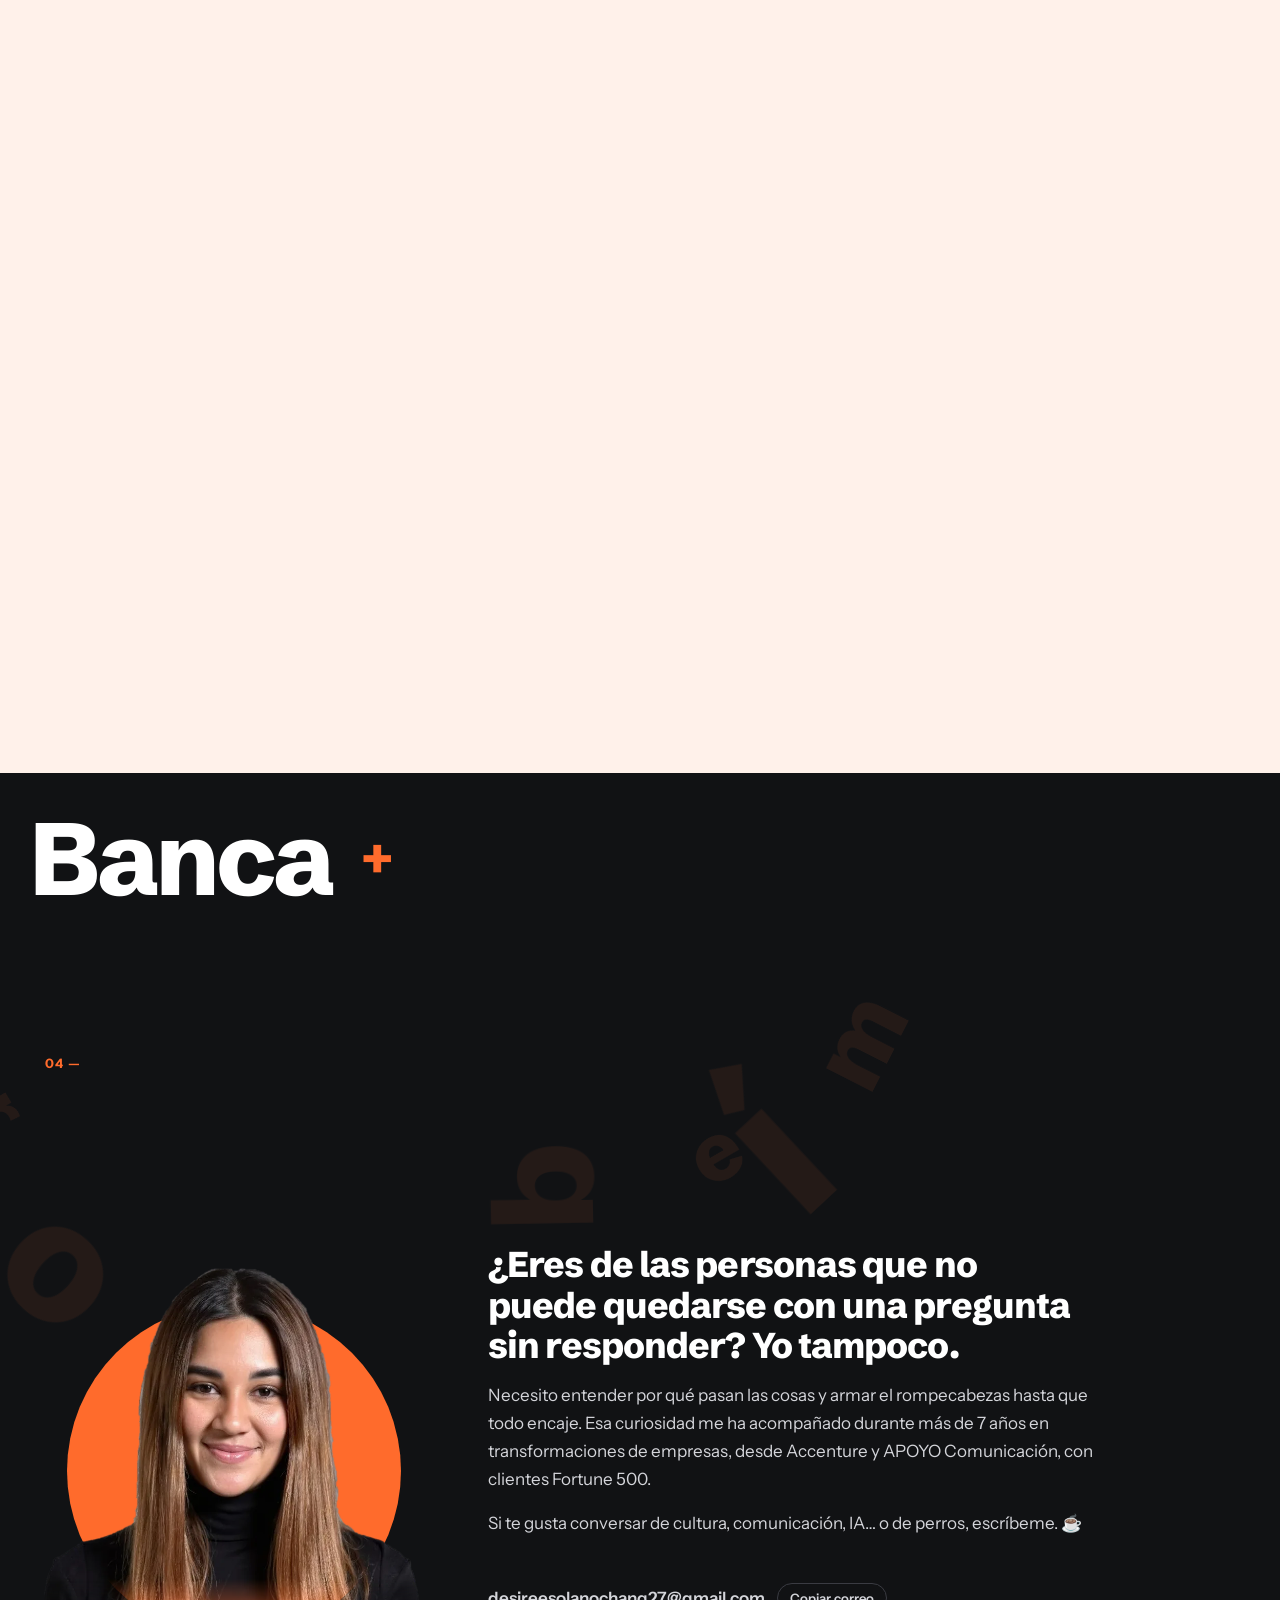
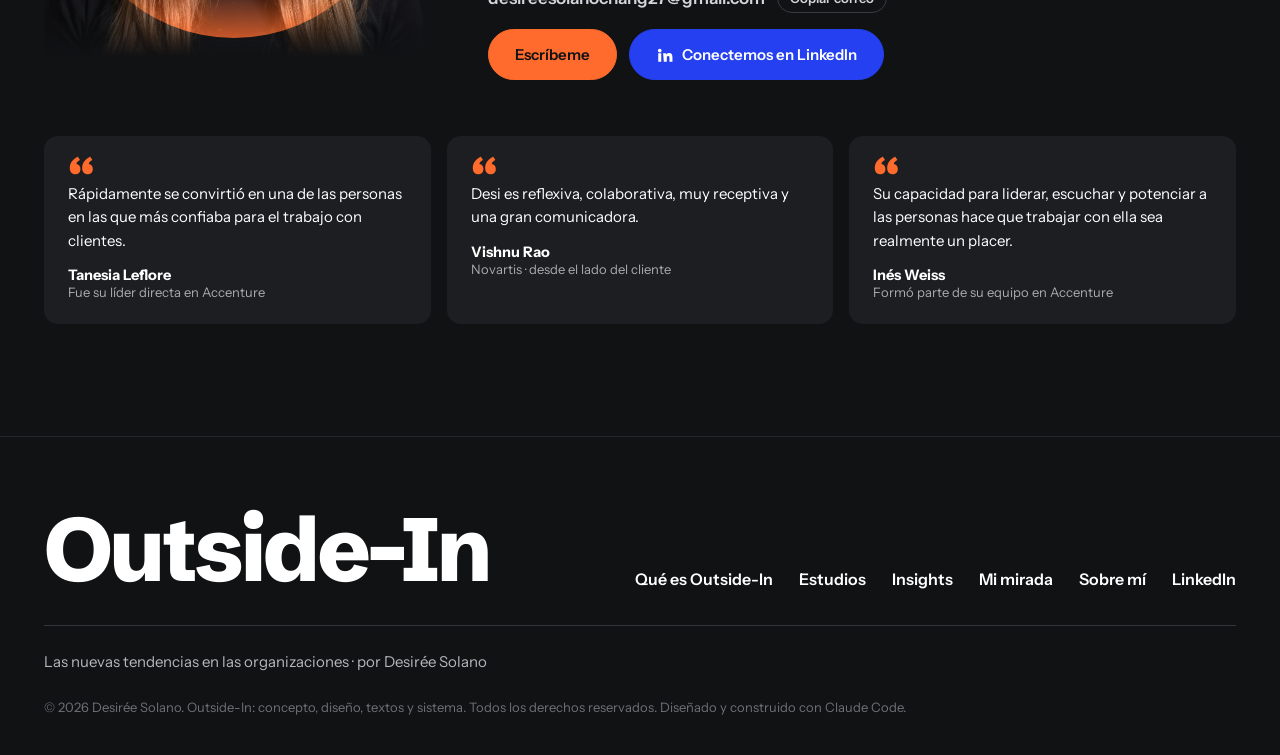
==== commit a977de0b: "Propuesta: palabras de portada legibles y nueva página Qué es Outside-In Co-Authored-By: Claude Opus" ====
--- a/propuesta/index.html
+++ b/propuesta/index.html
@@ -59,11 +59,11 @@
 /* 1 · Portada A: de afuera hacia adentro */
 .portada{position:relative;overflow:hidden;min-height:calc(100svh - 72px);display:flex;flex-direction:column;align-items:center;justify-content:center;padding:40px 0 90px;background:var(--blanco)}
 .escena-afuera{position:absolute;inset:0;z-index:1;pointer-events:none}
-.flota{position:absolute;left:var(--cx,50%);top:var(--cy,44%);white-space:nowrap;font:700 clamp(18px,2vw,26px) var(--t);letter-spacing:-.01em;color:var(--negro);
+.flota{position:absolute;left:var(--cx,50%);top:var(--cy,44%);white-space:nowrap;font:700 clamp(18px,2vw,26px) var(--t);letter-spacing:-.01em;color:rgba(17,18,20,.55);
   transform:translate(-50%,-50%) translate(var(--dx),var(--dy));opacity:0;animation:llega var(--dur) cubic-bezier(.55,0,.3,1) var(--del) infinite}
-.flota.acento{color:var(--azul)}
+.flota.acento{color:rgba(36,64,240,.7)}
 /* Capa opaca sobre TODO el fondo: las palabras se ven suaves y el título queda adelante */
-.portada::before{content:"";position:absolute;inset:0;z-index:2;background:rgba(255,255,255,.55);-webkit-backdrop-filter:blur(3px);backdrop-filter:blur(3px);pointer-events:none}
+.portada::before{content:"";position:absolute;inset:0;z-index:2;background:radial-gradient(ellipse 46% 40% at 50% 46%,rgba(246,243,238,.92),rgba(246,243,238,0));pointer-events:none}
 @keyframes llega{0%{opacity:0;transform:translate(-50%,-50%) translate(var(--dx),var(--dy))}8%{opacity:1}78%{opacity:1}100%{opacity:0;transform:translate(-50%,-50%) translate(0,0) scale(.35)}}
 .portada-centro{position:relative;z-index:3;display:flex;flex-direction:column;align-items:center;gap:26px;padding:0 16px;text-align:center}
 .velo{display:flex;flex-direction:column;align-items:center;gap:18px}
@@ -207,7 +207,7 @@
 .manchas span:nth-child(2){width:40vw;height:40vw;right:-4%;top:-8%;background:#FFC9AE;animation-duration:22s}
 .manchas span:nth-child(3){width:34vw;height:34vw;left:38%;bottom:-14%;background:#F2E3C6;animation-duration:26s}
 @keyframes deriva{to{transform:translate(6vw,4vh) scale(1.12)}}
-.portada::before{background:rgba(246,243,238,.35)!important}
+
 
 /* Franja de palabras grandes que corre */
 .cinta-palabras{overflow:hidden;padding:34px 0;background:var(--blanco);border-block:1px solid var(--borde)}
@@ -399,7 +399,7 @@
   <section class="sec insights" id="insights">
     <div class="envoltura">
       <h2 class="palabra" data-numero="02">Insights</h2>
-      <p class="sub">Las grandes consultoras estudian los mismos temas, pero no siempre llegan a las mismas conclusiones. Aquí los pongo a conversar.</p>
+      <p class="sub">Muchos estudios miran los mismos temas, pero no siempre llegan a las mismas conclusiones. Aquí los pongo a conversar.</p>
       <a class="gigante-card" id="gigante" href="../insight.html?id=i-2026-10-ia-roles">
         <img loading="lazy" src="https://images.unsplash.com/photo-1758519289074-9de36003622b?auto=format&fit=crop&w=2000&q=70" alt="" />
         <div class="arriba"><span>IA y personas</span><span class="b">Deloitte</span><span class="b">Bain</span><span class="b">PwC</span></div>
